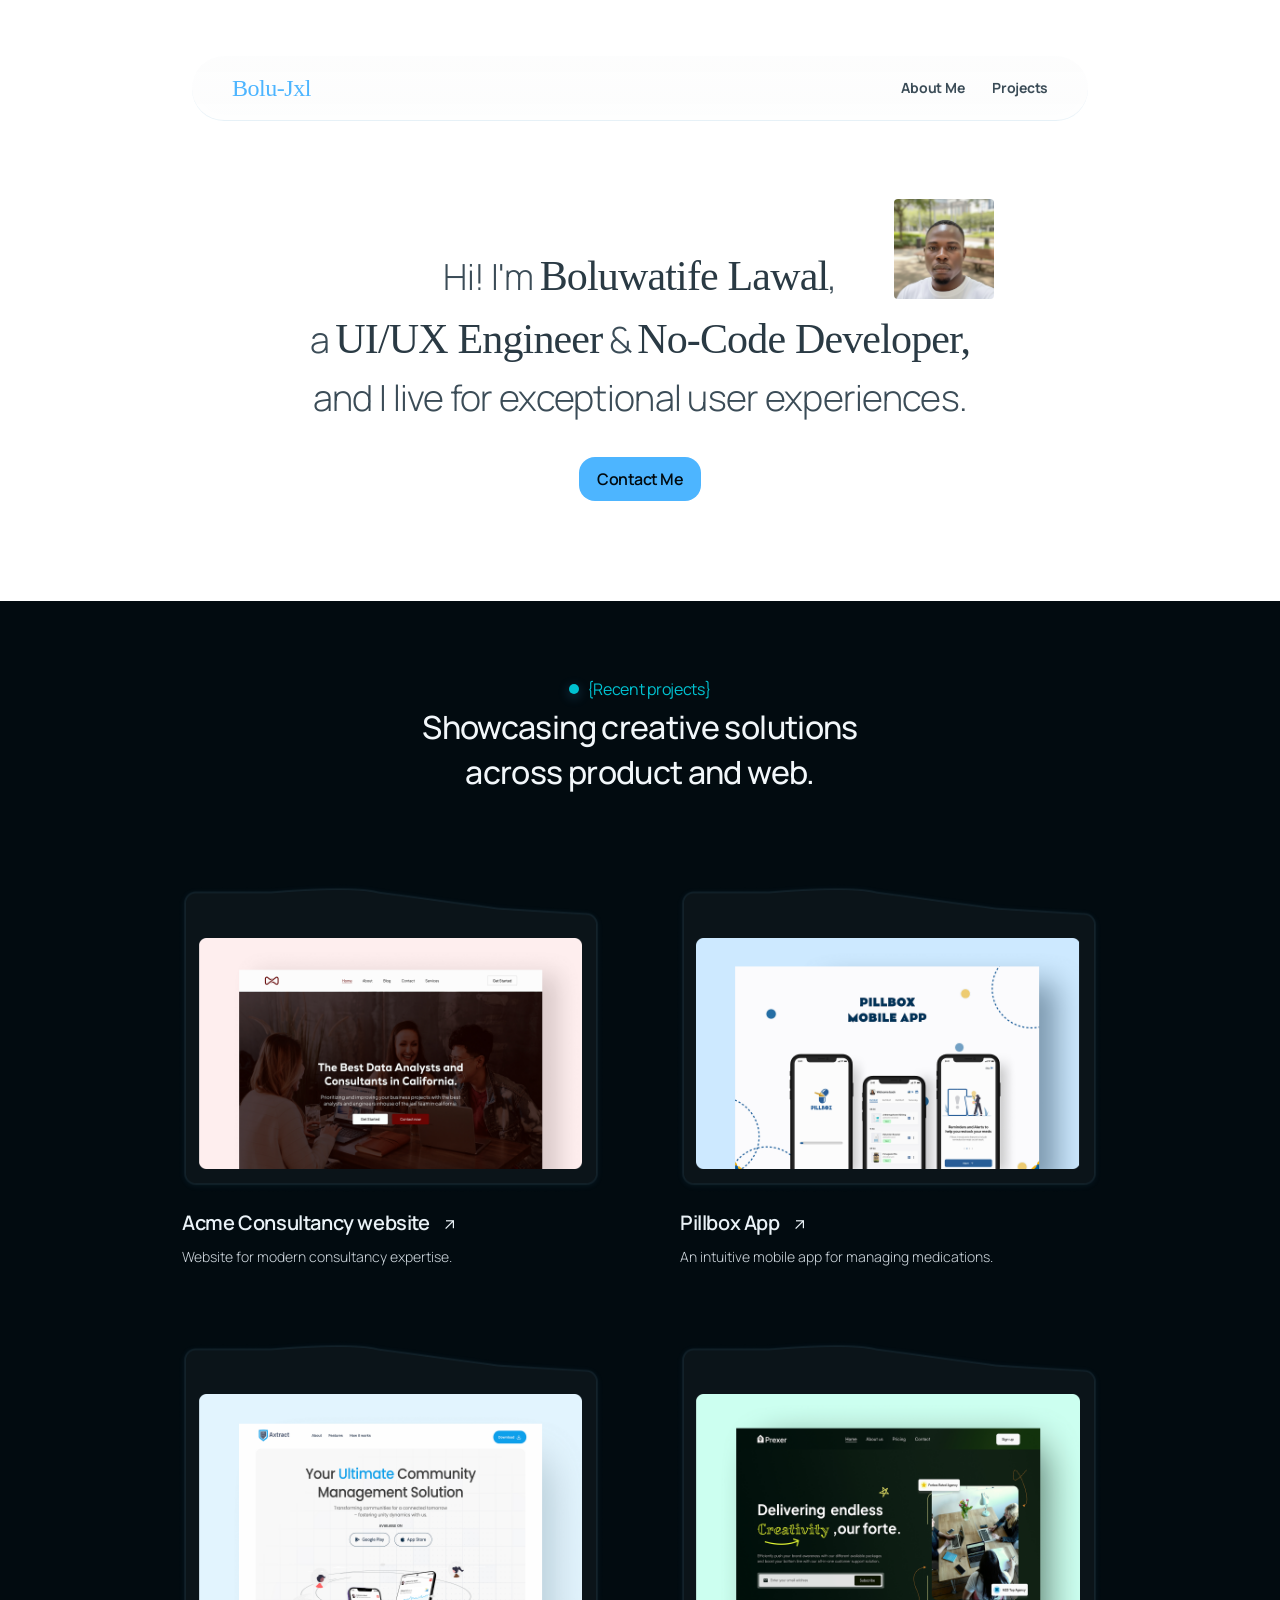
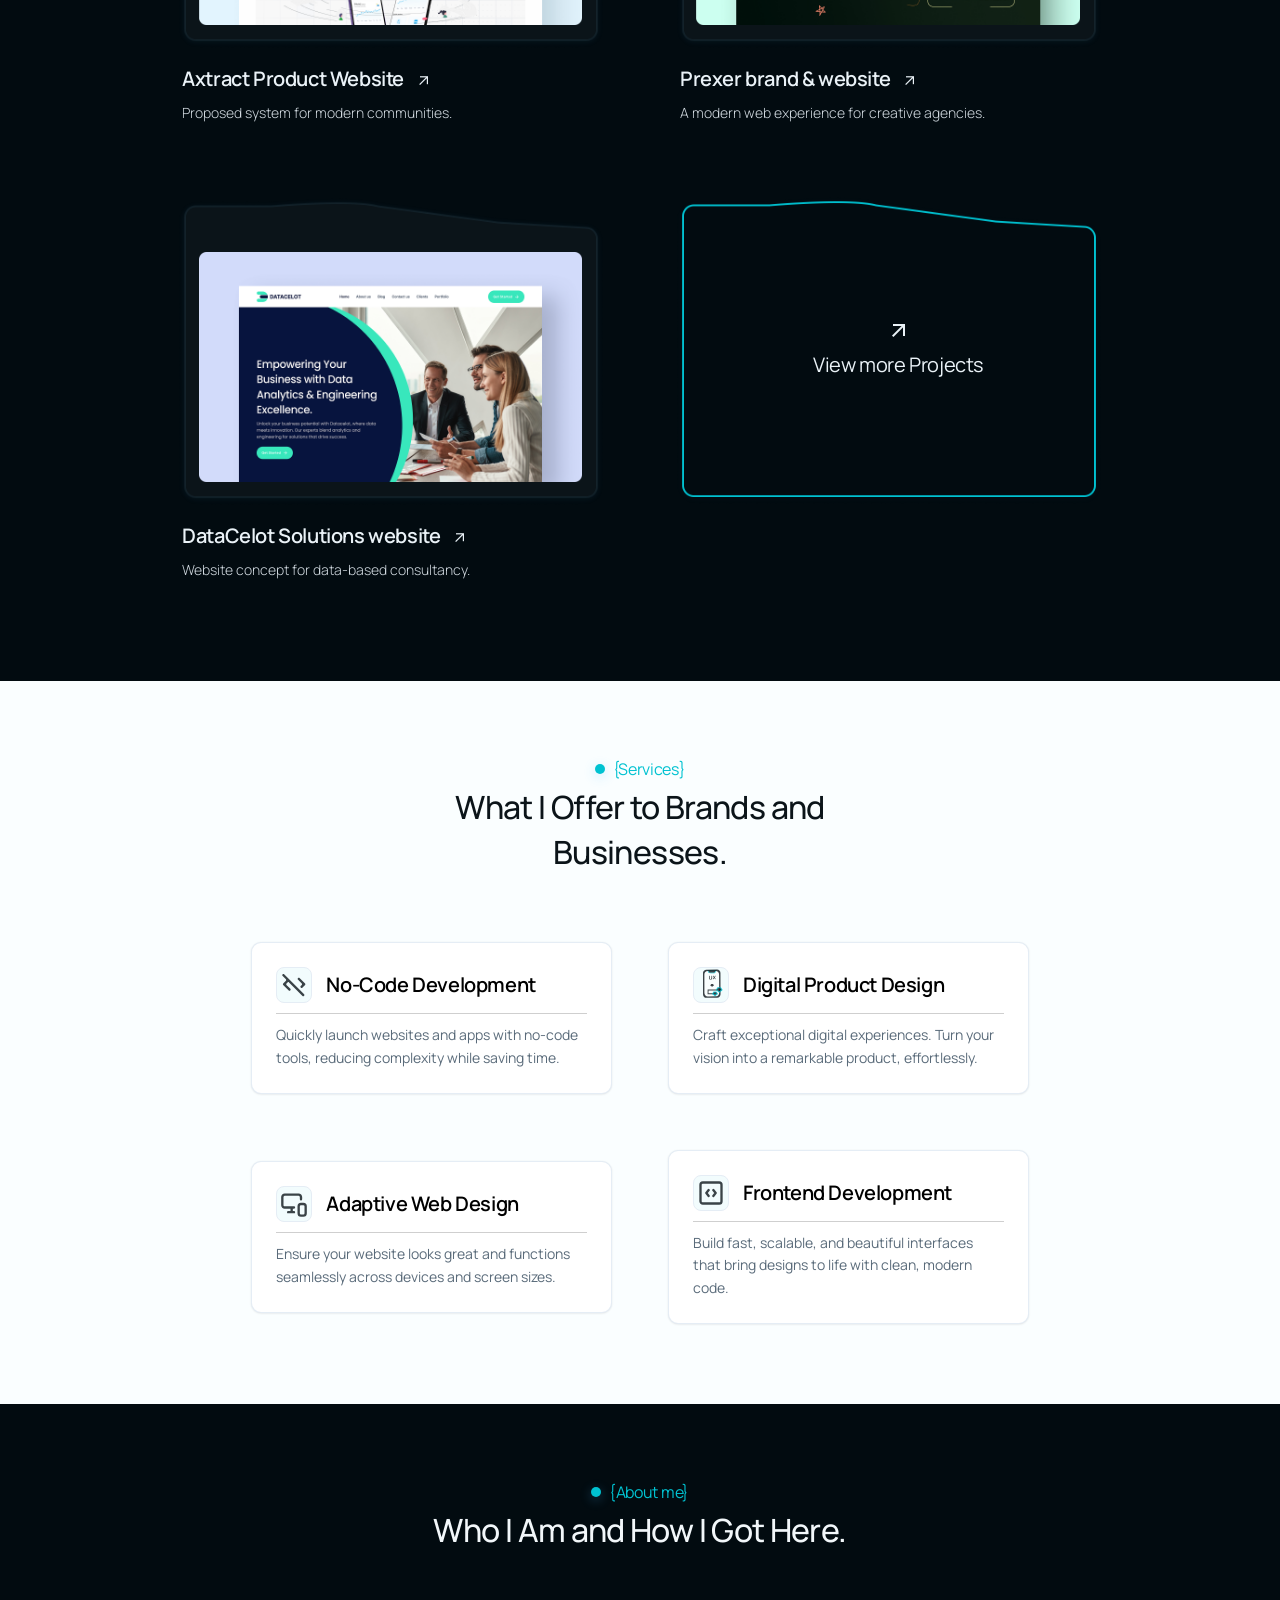
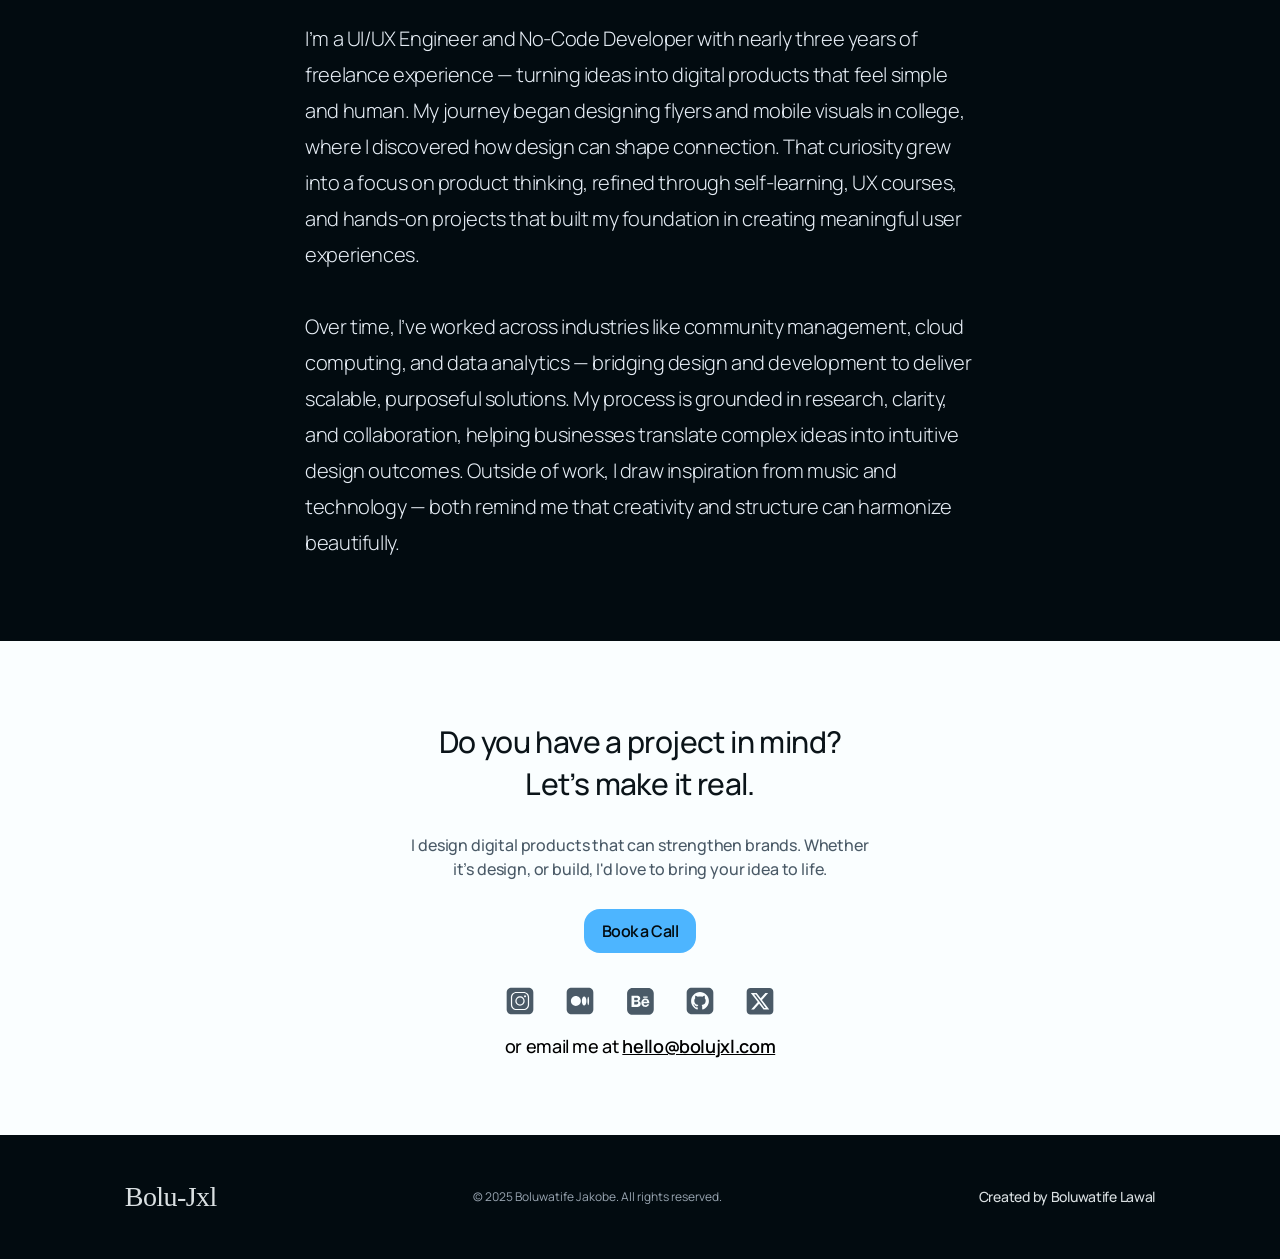
==== index.html @ 71a6fae7 "first commit" ====
<!DOCTYPE html>
<html lang="en">
<head>
    <meta charset="UTF-8">
    <meta name="viewport" content="width=device-width, initial-scale=1.0">
    <title>Portfolio capstone</title>
    <link rel="stylesheet" href="https://fonts.googleapis.com/css2?family=Material+Symbols+Outlined:opsz,wght,FILL,GRAD@20..48,100..700,0..1,-50..200&icon_names=arrow_outward" />
    <link href="https://fonts.googleapis.com/css2?family=Material+Symbols+Outlined" rel="stylesheet" />
    <link rel="icon" href="imgs/logo.ico" type="image/x-icon">
    <link rel="icon" href="imgs/logo.svg" type="image/svg+xml">
    <link rel="stylesheet" href="style.css">
</head>
<body>
    <header class="header"> 

        <nav class="nav-bar">
            <div class="logo">
                <a href="index.html">Bolu-Jxl</a>
            </div> 
            <div class="nav-links">
                 <a href="#about-me">About Me</a>
                <a href="#projects">Projects</a>
            </div>
        </nav>
        
    </header>

    <section class="hero">
        <div class="hero-text">

            <div class="hero-img"><img src="imgs/portrait.png" alt="Bolu-Jxl"></div>
            <h1>
                Hi! I'm <span class="text-display"> Boluwatife Lawal</span>,<br> 
                a <span class="text-display"> UI/UX Engineer</span> & <span class="text-display">No-Code Developer, </span> <br> and I live for exceptional user experiences.
            </h1>

            

            <button class="hero-btn" title="Contact Me">
                Contact Me
            </button>

            
        </div>

    </section>

    <section class="projects">
        <div class="projects-heading">

            <div class="sub-head">
                <div class="bullet-box">
                    <!-- <img src="imgs/bullet.svg" alt="bullet-tag"> -->
                </div>
                
                <span>{Recent projects}</span>
            </div>

            <h2 class="main-head">
                Showcasing creative solutions across product and web.
            </h2>

            
            
        </div>

        <div class="projects-grid">

            <div class="project-card">
                <div class="thumbnail">

                    <div class="thumb-frame">

                        <img src="imgs/thumbnail frame.png" alt="thumbnail-frame">

                    </div>
                    

                    <div class="mockup-fr">

                        <img src="imgs/acme mockup.png" alt="website-mockup">

                    </div>
                    
                </div>

                <div class="project-title">
                    <h2>
                        Acme Consultancy website

                        <span class="material-symbols-outlined">arrow_outward</span>

                    </h2>

                    <p class="desc">Website for modern consultancy expertise.</p>
                </div>



            </div>

            <div class="project-card">
                <div class="thumbnail">

                    <div class="thumb-frame">

                        <img src="imgs/thumbnail frame.png" alt="thumbnail-frame">

                    </div>
                    

                    <div class="mockup-fr">

                        <img src="imgs/pillbox mockup.png" alt="website-mockup">

                    </div>
                    
                </div>

                <div class="project-title">
                    <h2>
                        Pillbox App 

                        <span class="material-symbols-outlined">arrow_outward</span>

                    </h2>

                    <p class="desc">An intuitive mobile app for managing medications.</p>
                </div>



            </div>

            <div class="project-card">
                <div class="thumbnail">

                    <div class="thumb-frame">

                        <img src="imgs/thumbnail frame.png" alt="thumbnail-frame">

                    </div>
                    

                    <div class="mockup-fr">

                        <img src="imgs/axtract mockup.png" alt="website-mockup">

                    </div>
                    
                </div>

                <div class="project-title">
                    <h2>
                        Axtract Product Website

                        <span class="material-symbols-outlined">arrow_outward</span>

                    </h2>

                    <p class="desc">Proposed system for modern communities.</p>
                </div>



            </div>

            <div class="project-card">
                <div class="thumbnail">

                    <div class="thumb-frame">

                        <img src="imgs/thumbnail frame.png" alt="thumbnail-frame">

                    </div>
                    

                    <div class="mockup-fr">

                        <img src="imgs/prexer mockup.png" alt="website-mockup">

                    </div>
                    
                </div>

                <div class="project-title">
                    <h2>
                        Prexer brand & website 

                        <span class="material-symbols-outlined">arrow_outward</span>

                    </h2>

                    <p class="desc">A modern web experience for creative agencies.</p>
                </div>



            </div>

            <div class="project-card">
                <div class="thumbnail">

                    <div class="thumb-frame">

                        <img src="imgs/thumbnail frame.png" alt="thumbnail-frame">

                    </div>
                    

                    <div class="mockup-fr">

                        <img src="imgs/datatcelot mockup.png" alt="website-mockup">

                    </div>
                    
                </div>

                <div class="project-title">
                    <h2>
                        DataCelot Solutions website 

                        <span class="material-symbols-outlined">arrow_outward</span>

                    </h2>

                    <p class="desc">Website concept for data-based consultancy.</p>
                </div>



            </div>

            <div class="project-card-vm">
                <div class="thumbnail">

                    <div class="thumb-vm">

                        <img src="imgs/thumbnail view more.png" alt="thumbnail-frame">

                    </div>
                    

                    <div class="vm-fr">

                        <span class="material-symbols-outlined">arrow_outward</span>
                        View more Projects

                    </div>
                    
                </div>

                <div class="project-title">
                    <h2>
                        null

                        <span class="material-symbols-outlined">arrow_outward</span>

                    </h2>

                    <p class="desc">null.</p>
                </div> 



            </div>

           
        </div>

    </section>

    <section class="services">

         <div class="services-heading">

            <div class="sub-head">
                <div class="bullet-box">
                    <!-- <img src="imgs/bullet.svg" alt="bullet-tag"> -->
                </div>
                
                <span>{Services}</span>
            </div>

            <h2 class="main-head-light">
               What I Offer to Brands and Businesses.
            </h2>

            
            
        </div>

        <div class="services-grid">
            <div class="service-fr">
                <div class="head-text-icon">
                    <div class="icon-box">
                        <img src="imgs/Code off.svg" alt="">

                    </div>

                    <p>No-Code Development</p>

                </div>

                <div class="text-desc">
                    Quickly launch websites and apps with no-code tools, reducing complexity while saving time.
                </div>

            </div>

            <div class="service-fr">
                <div class="head-text-icon">
                    <div class="icon-box">
                        <img class="ux-icon" src="imgs/UX ICON.svg" alt="">

                    </div>

                    <p>Digital Product Design</p>

                </div>

                <div class="text-desc">
                    Craft exceptional digital experiences. Turn your vision into a remarkable product, effortlessly.
                </div>

            </div>

            <div class="service-fr">
                <div class="head-text-icon">
                    <div class="icon-box">
                        <img src="imgs/adaptive.svg" alt="">

                    </div>

                    <p>Adaptive Web Design</p>

                </div>

                <div class="text-desc">
                    Ensure your website looks great and functions seamlessly across devices and screen sizes.
                </div>

            </div>

            <div class="service-fr">
                <div class="head-text-icon">
                    <div class="icon-box">
                        <img src="imgs/square code.svg" alt="">

                    </div>

                    <p>Frontend Development</p>

                </div>

                <div class="text-desc">
                   Build fast, scalable, and beautiful interfaces that bring designs to life with clean, modern code.
                </div>

            </div>

        </div>

    </section>

    <section class="aboutme">

        <div class="aboutme-heading">

            <div class="sub-head">
                <div class="bullet-box">
                    
                </div>
                
                <span>{About me}</span>
            </div>

            <h2 class="main-head">
                Who I Am and How I Got Here.
            </h2>

            
            
        </div>

        <div class="about-blocks">
            <p>I’m a UI/UX Engineer and No-Code Developer with nearly three years of freelance experience — turning ideas into digital products that feel simple and human. My journey began designing flyers and mobile visuals in college, where I discovered how design can shape connection. That curiosity grew into a focus on product thinking, refined through self-learning, UX courses, and hands-on projects that built my foundation in creating meaningful user experiences.

                <br><br>

            Over time, I’ve worked across industries like community management, cloud computing, and data analytics — bridging design and development to deliver scalable, purposeful solutions. My process is grounded in research, clarity, and collaboration, helping businesses translate complex ideas into intuitive design outcomes. Outside of work, I draw inspiration from music and technology — both remind me that creativity and structure can harmonize beautifully.</p>
        </div>

    </section>

    <section class="collab">
        <div class="collab-heading">
            <!-- <div class="sub-head">
                <div class="bullet-box">
                    
                </div>
                
                <span>{Collaboration}</span>
            </div> -->

            <h2 class="main-head-light">
                Do you have a project in mind? Let’s make it real.
            </h2>
            
        </div>

        <div class="collab-socials">

            <div class="collabtext-btn">
                <p>I design digital products that can strengthen brands. Whether it’s design, or build, I'd love to bring your idea to life.</p>

                 <button class="collab-btn" title="Contact Me">
                Book a Call
                </button>
                    
            </div>

            <div class="socials">
                <div class="sm-icons">
                    <a class="sm-icon" href="#">
                        <img src="imgs/ig.svg" alt="instagram">
                    </a>

                    <a class="sm-icon" href="#">
                        <img src="imgs/medium.svg" alt="medium">
                    </a>

                    <a class="sm-icon" href="#">
                        <img src="imgs/collaborate/mage_behance.svg" alt="behance">
                    </a>

                    <a class="sm-icon" href="#">
                        <img src="imgs/collaborate/github.svg" alt="github">
                    </a>

                    <a class="sm-icon" href="#">
                        <img src="imgs/collaborate/xcom.svg" alt="xcom">
                    </a>
                </div>

               
                <p>or email me at <a href="mailto:hello@bolujxl.com" class="email-link">hello@bolujxl.com</a></p>

            </div>

        </div>
    </section>

    <footer class="footer">
        <p class="footer-logo">Bolu-Jxl</p>
        <p class="footer-copy">© 2025 Boluwatife Jakobe. All rights reserved.</p>
        <p class="footer-create">Created  by Boluwatife Lawal</p>
    </footer>
    
</body>
</html>
---- style.css ----
@import url('https://fonts.googleapis.com/css2?family=Irish+Grover&family=Manrope:wght@200..800&display=swap');


*{
    margin: 0;
    padding: 0;
    box-sizing: border-box;
    font-family: 'Manrope', sans-serif;
    letter-spacing: -.02em;
    line-height: 100%;
    scroll-behavior: smooth;
}


:root{
    --primary-color: #4db5ff;
    --secondary-color: #020B10;
    --whiteText-color: #EAF2F7;
    --whiteText90-color: hsla(203, 45%, 94%, 0.9);
    --heroText1-color: #2A3A44;
    --heroText2-color: #3B4C57;
    --heroStroke-color: rgba(210, 229, 241, 0.5);
    --herobg-color: linear-gradient(to right, #ffffff 0%, #f8fcff 100%);
    --accent-color: #00C2D1;
    --lightSection-bg-color: #FAFEFF;
    --lightSection-heading-color: #0B1419;
    --lightSection-text-color: #4A5A67;
    --darkSection-heading-color: #F2F7FA;
    --serviceBody-color: #5A6B7A;
    --serviceStroke-color: rgba(230, 237, 245, 0.97);
    --aboutBody-text-color: #E6EDF5;
    --footerLogo-color: rgba(242, 247, 250, 0.9);
    --copyright-text-color: #9AA6B2;

    --space4: 0.25rem;
    --space6: 0.375rem;
    --space8: 0.5rem;
    --space10: 0.625rem;
    --space12: 0.75rem;
    --space14: 0.875rem;
    --space16: 1rem;
    --space20: 1.25rem;
    --space24: 1.5rem;
    --space28: 1.75rem;
    --space32: 2rem;
    --space36: 2.25rem;
    --space40: 2.5rem;
    --space48: 3rem;
    --space56: 3.5rem;
    --space64: 4rem;
    --space72: 4.5rem;
    --space80: 5rem;
    --sectionPadding: 4rem 5.375rem;
    --sectionGap: 3rem;
    --cardGap: 2rem;

    --roleNamefont: 'Irish Grover', cursive;
    
    --fontLight: 300;
    --fontMedium: 500;
    --fontSemiBold: 600;
    --fontBold: 700;
    --font-extraBold: 800;

    --font12:.75rem;
    --font14: 0.875rem;
    --font16: 1rem;
    --font18: 1.125rem;
    --font20: 1.25rem;
    --font22: 1.375rem;
    --font24: 1.5rem;
    --font28: 1.75rem;
    --font30: 1.875rem;
    --font32: 2rem;
    --font36: 2.25rem;
    --font40: 2.5rem;

    --baseFontSize: 1rem;
    --doubleBaseFontSize: 2rem;
    
    --borderRadius1: .5rem;
    --borderRadius2: 1rem;
    --borderRadius3: 1.5rem;
    --borderRadius4: 2rem;


    
    font-synthesis: none;
    text-rendering: optimizeLegibility;
    -webkit-font-smoothing: antialiased;
    -moz-osx-font-smoothing: grayscale;
}
 
.header{
    display: flex;
    position: absolute;
    justify-content: center;
    align-items: center;
    width: 100%;
    z-index: 1000;
    top: 0;
    left: 0;
    
}


@media only screen and (min-width: 1439px) {
     
    :root {
    --sectionPadding: 6rem 9.375rem;
    --sectionGap: 5rem;
    --cardGap: 4rem;
    --collaborateGap: 2rem;

    --linksFontSize: 1rem;
    --heroFontSize1: 3.2rem;
    --heroFontSize2: 2.7rem;
    
    --sectiontagFontSize: 1.25rem;
    --sectionheadFontSize: 2.5rem;
    --box-shadow-nav: 0 1.8px 10px 0 rgba(8, 16, 50, 0.07);
    --inner-shadow-nav: inset 0px 0px 6.55px 0px rgba(255, 255, 255, 0.08);
}
    


    .nav-bar{
        width: 70%;
        padding: var(--space24) var(--space48);
        position: fixed;
        top: var(--space64);
        display: flex;
        justify-content: space-between;
        align-items: center;
        box-sizing: border-box;
        box-shadow: var(--box-shadow-nav);
        box-shadow: var(--inner-shadow-nav);
        border-radius: var(--borderRadius4);
        border-bottom: 1px solid var(--heroStroke-color);
        -webkit-backdrop-filter: blur(1.5rem);
        backdrop-filter: blur(1.5rem);
        background-image: linear-gradient(
            to bottom,
            /* Stop 1: 1.7% opacity (0.017) */
            rgba(110, 129, 141, 0.017) 0%,

            /* Stop 2: 0.9% opacity (0.009) */
            rgba(8, 16, 50, 0.009) 100%
        );

        
    }

    .logo a{
        font-family: var(--roleNamefont);
        font-size: 2rem;
        color: var(--primary-color);
        text-decoration: none;
        font-weight: var(--fontMedium);
    }

    .nav-links{
        display: flex;
        gap: var(--space32);
    }

    .nav-links a{
        text-decoration: none;
        color: var(--heroText2-color);
        font-weight: var(--fontBold);
        font-size: var(--linksFontSize);
    }

    .hero{
        padding: 18rem 9.375rem 7.5rem ;
        width: 100%;
        display: flex;
        justify-content: center;
        align-items: center;
        
    }

    .hero-text{
        display: flex;
        flex-direction: column;
        position: relative;
        gap: var(--space32);
        align-items: center;
        width: 78%;
    }

    .hero-text h1{
        font-size: clamp(1.5rem, calc(1rem + 2.5vw), var(--heroFontSize2));
        color: var(--heroText2-color);
        font-weight: var(--fontLight);
        line-height: 150%;
        text-align: center;
        letter-spacing: -.02em;
    }

    .text-display{
        font-family: var(--roleNamefont);
        color: var(--heroText1-color);
        font-size: clamp(1.75rem, calc(1.5rem + 3vw), var(--heroFontSize1));
        line-height: 150%;
    }

    .hero-img{
        /* top: -2.4rem;
        right: 5rem; */
        top: -16%;
        right: 8%;
        width: 7.5rem;
        height: 7.5rem;
        display: flex;
        position: absolute;
    }

    .hero-img img{
        width: 100%;
        height: 100%;
        object-fit: cover;
        border-radius: 4%;
    }

    .hero-btn, .collab-btn{
        display: flex;
        width: fit-content;
        padding: var(--space16) var(--space32);
        font-size: 1.125rem;
        letter-spacing: -.5px;
        color: var(--secondary-color);
        border: none;
        border-radius: var(--borderRadius2);
        background-color: var(--primary-color);
        font-weight: var(--fontSemiBold);
    }

    .projects, .aboutme{
        padding: var(--sectionPadding);
        background-color: var(--secondary-color);
        display: flex;
        flex-direction: column;
        gap: var(--sectionGap);
        align-items: center;

    }

    .projects-heading{
        display: flex;
        flex-direction: column;
        gap: var(--space8);
        align-items: center;
    }



    .sub-head{
        display: flex;
        align-items: center;
        justify-content: center;
        gap: var(--space8);
    }

    .bullet-box{
        width: .75rem;
        height: .75rem;
        border-radius: 50%;
        background-color: var(--accent-color);
        box-shadow: 0 3px 12px 0 rgba(77, 184, 255, 30%);
    }

    .bullet-box img{
        width: 100%;
        height: 100%;
        object-fit: cover;
    }

    .sub-head span{
        font-size: var(--font20);
        color: var(--accent-color);
    }

    .main-head{
        font-size: var(--sectionheadFontSize);
        color: var(--darkSection-heading-color);
        font-weight: var(--fontMedium);
        text-align: center;
        line-height: 140%;
        width: 60%;
        letter-spacing: -.02em;
    }

    .projects-grid{
        display: flex;
        align-items: center;
        justify-content: center;
        flex-wrap: wrap;
        gap: var(--space80);
        padding: var(--space24) var(--space32);
    }

    .project-card{
        display: flex;
        flex-direction: column;
        /* width: 28.75rem; */
        width: 43.7%;
        gap: var(--space16);
        /* height: 25.75rem; */
    }

    .thumbnail{
        width: 100%;
        height: 80%;
        background-color: transparent;
        display: flex;
        position: relative;
    }

    .thumbnail .thumb-frame{
        width: 100%;
    }

    .thumb-frame img{
        width: 100%;
        height: 100%;
        object-fit: cover;

    }

    .mockup-fr{
        display: flex;
        position: absolute;
        top: 18%;
        left: 4.8%;
        width: 90%;

    }

    .mockup-fr img{
        width: 100%;

    }

    .project-title{
        display: flex;
        flex-direction: column;
        color: var(--whiteText-color);
        gap: var(--space8);
        padding: 0 0 0 var(--space4);
        cursor: pointer;
    }

    .project-title h2{
        display: flex;
        align-items: center;
        justify-content: start;
        font-weight: var(--fontSemiBold);
        line-height: 150%;
        font-size: var(--font24);
        letter-spacing: -.02em;
        /* */
    }

    .project-title h2 span{
        padding: 0 0 0 0.75rem;
        font-size: 1.25rem;
        margin: var(--space8) 0 0 0;
        cursor: pointer;
        transition: padding 0.2s ease-in, color 0.2s ease-in;
    }

    .project-title h2:hover span{
       padding:  0 0 0 1.25rem;
       color: var(--accent-color);
    }

    .desc{
        font-size: var(--font16);
        color: var(--whiteText90-color);
        font-weight: var(--fontLight);
        line-height: 150%;
        letter-spacing: 0;
    }

    .project-card-vm{
        display: flex;
        flex-direction: column;
        width: 43.7%;
        gap: var(--space16);
        /* width: 28.75rem; */
        justify-content: flex-start;
        height: auto;
        transition: color 0.1s ease-in;
    }

    .project-card-vm .project-title{
        opacity: 0;
    }

    .thumbnail{
        display: flex;
        cursor: pointer;
    }

     .thumbnail .thumb-vm{
        width: 100%;
    }

     .thumb-vm img{
        width: 100%;
        height: 100%;
        object-fit: cover;

    }

    .vm-fr{
        display: flex;
        flex-direction: column;
        align-items: center;
        position: absolute;
        top: 40%;
        left: 7.3%;
        /* left: 1.5rem; */
        gap: var(--space12);
        width: 90%;
        color: var(--whiteText-color);
        font-size: var(--font24);
        cursor: pointer;
        transition: color 0.3s ease-in;
    }

    .vm-fr span{
        font-size: var(--font32);
    }

    .project-card-vm:hover .vm-fr{
        color: var(--accent-color);
    }


    /* .thumbnail img{
        width: 100%;
        height: 100%;
        object-fit: cover;

    } */



    /* .thumbnail1{
        width: 100%;
        background-color: transparent;
        background-color: white;
        border-radius: 20px;
        overflow: hidden;
        height: 460px;
        width: 412px; */
        /* clip-path: polygon( */
          /*   0% 0,        Top-left corner (start curve) */
          /*   20px 0%,        Top-left corner (end curve) */
          /*  25% 0%,          Flat top left */
          /*   75% 24px,       The inward dip/tab */
          /*   100% 0%,         Flat top right */
          /*  calc(100% - 20px) 0%,  Top-right corner (start curve) */
          /*  100% 2px,       Top-right corner (end curve) */
          /*  100% 100%,       Bottom-right */
          /*  0% 100%         Bottom-left */
        /* );

    } */


     .services, .collab{
        padding: var(--sectionPadding);
        background-color: var(--lightSection-bg-color);
        display: flex;
        flex-direction: column;
        gap: var(--sectionGap);
        align-items: center;
        justify-content: center;

    }

    .collab{
        gap: var(--space32);
    }


    .services-heading{
        display: flex;
        flex-direction: column;
        gap: var(--space8);
        align-items: center;
        width: 60%;
    }



    .main-head-light{
        font-size: var(--sectionheadFontSize);
        color: var(--lightSection-heading-color);
        font-weight: var(--fontMedium);
        text-align: center;
        line-height: 140%;
        width: 65%;
        letter-spacing: -.02em;
    }

    .services-grid{
        display: flex;
        flex-direction: row;
        flex-wrap: wrap;
        gap: var(--cardGap);
        align-items: center;
        justify-content: center;
    }

    .service-fr{
        display: flex;
        flex-direction: column;
        /* width: 23.875rem; */
        width: 35%;
        height: auto;
        padding: 1.75rem;
        gap: var(--space12);
        border-radius: 12px;
        background-color: #ffffff;
        border: 1px solid hsla(212, 43%, 93%, 97%);
        box-shadow: 0px 1px 1px 0px hsla(204, 100%, 65%, 8%);
        box-shadow: 0px .5px 2px 0px hsla(201, 78%, 4%, 10%);
    }

    .head-text-icon{
        display: flex;
        align-items: center;
        gap: var(--space16);
        padding: 0 0 .625rem 0;
        border-bottom: .5px solid hsla(0, 0%, 26%, 25%);
    }

    .icon-box{
        width: var(--space40);
        height: var(--space40);
        display: flex;
        align-items: center;
        justify-content: center;
        background-color: hsla(184, 100%, 41%, 5%);
        border: 1px solid hsla(212, 43%, 93%, 100%);
        border-radius: var(--space8);
    }

    .head-text-icon p{
        font-size: var(--font24);
        font-weight: var(--fontSemiBold);
        letter-spacing: -.02em;
    }

    .text-desc{
        letter-spacing: 0;
        font-size: var(--font16);
        color: var(--serviceBody-color) ;
        line-height: 160%;
        
    }

    .aboutme-heading{
        display: flex;
        flex-direction: column;
        gap: var(--space8);
        align-items: center;
        width: 100%;
    }

    .about-blocks{
        color: var(--aboutBody-text-color);
        width: 65%;

    }


    .about-blocks p{
        font-size: var(--font24);
        line-height: 180%;
        font-weight: var(--fontLight);
    }

    .collab-heading{
        display: flex;
        flex-direction: column;
        gap: var(--space8);
        align-items: center;
        /* width: 60%; */
    }

    .collab-heading h2{
        font-size: var(--font36);
    }

    .collabtext-btn{
        display: flex;
        flex-direction: column;
        justify-content: center;
        align-items: center;
        gap: var(--space32);
        width: 55%;
    }

    .collab-socials{
        display: flex;
        flex-direction: column;
        justify-content: center;
        align-items: center;
        gap: var(--space32);
    }

    .collabtext-btn p{
        font-size: var(--font20);
        line-height: 150%;
        font-weight: var(--fontMedium);
        letter-spacing: -.01em;
        text-align: center;
        color: var(--lightSection-text-color);
    }

    .socials{
        display: flex;
        flex-direction: column;
        justify-content: center;
        gap: var(--space16);
        align-items: center;
    }

    .sm-icons{
        display: flex;
        gap: var(--space24);
    }

    .sm-icon{
        width: var(--space48);
        height: var(--space48);
    }

    .sm-icon img{
        width: 100%;
        height: 100%;
    }

    .socials p{
        font-size: var(--font20);
        font-weight: var(--fontMedium);
    }

    .email-link {
        text-decoration: underline;
        color: inherit;
        transition: color 0.2s ease-in;
        font-weight: var(--fontSemiBold);
    }

    .email-link:hover {
        color: #00C2D1;
    }

    .footer{
        display: flex;
        padding: 3.5rem 9.375rem;
        background-color: var(--secondary-color);
        justify-content: space-between;
        align-items: center;
    }

    .footer-logo{
        color: var(--footerLogo-color);
        font-family: var(--roleNamefont);
        font-size: var(--font32);
    }

    .footer-copy{
        color: var(--copyright-text-color);
        font-size: .875rem;
        letter-spacing: 0;
    }

    .footer-create{
        color: var(--footerLogo-color);
        font-weight: var(--fontMedium);
        font-size: var(--font16);
    }



}

@media only screen and (min-width: 1199px)  and (max-width: 1439px){
     
    :root {
    --sectionPadding: 5rem 7.8rem;
    --sectionGap: 4.25rem;
    --cardGap: 3.5rem;
    --collaborateGap: 1.75rem;

    --linksFontSize: .875rem;
    --heroFontSize1: 2.625rem;
    --heroFontSize2: 2.25rem;
    
    --sectiontagFontSize: 1rem;
    --sectionheadFontSize: 2rem;
    --box-shadow-nav: 0 1.8px 8px 0 rgba(8, 16, 50, 0.07);
    --inner-shadow-nav: inset 0px 0px 6px 0px rgba(255, 255, 255, 0.08);
}
    


    .nav-bar{
        width: 70%;
        padding: var(--space20) var(--space40);
        position: fixed;
        top: var(--space56);
        display: flex;
        justify-content: space-between;
        align-items: center;
        box-sizing: border-box;
        box-shadow: var(--box-shadow-nav);
        box-shadow: var(--inner-shadow-nav);
        border-radius: var(--borderRadius4);
        border-bottom: 1px solid var(--heroStroke-color);
        -webkit-backdrop-filter: blur(1.5rem);
        backdrop-filter: blur(1.5rem);
        background-image: linear-gradient(
            to bottom,
            /* Stop 1: 1.7% opacity (0.017) */
            rgba(110, 129, 141, 0.017) 0%,

            /* Stop 2: 0.9% opacity (0.009) */
            rgba(8, 16, 50, 0.009) 100%
        );

        
    }

    .logo a{
        font-family: var(--roleNamefont);
        font-size: 1.5rem;
        color: var(--primary-color);
        text-decoration: none;
        font-weight: var(--fontMedium);
    }

    .nav-links{
        display: flex;
        gap: var(--space28);
    }

    .nav-links a{
        text-decoration: none;
        color: var(--heroText2-color);
        font-weight: var(--fontBold);
        font-size: var(--linksFontSize);
    }

    .hero{
        padding: 15.3rem 7.8rem 6.25rem ;
        width: 100%;
        display: flex;
        justify-content: center;
        align-items: center;
        
    }

    .hero-text{
        display: flex;
        flex-direction: column;
        position: relative;
        gap: var(--space32);
        align-items: center;
        width: 80%;
    }

    .hero-text h1{
        font-size: clamp(1.5rem, calc(1rem + 2.5vw), var(--heroFontSize2));
        color: var(--heroText2-color);
        font-weight: var(--fontLight);
        line-height: 150%;
        text-align: center;
        letter-spacing: -.02em;
    }

    .text-display{
        font-family: var(--roleNamefont);
        color: var(--heroText1-color);
        font-size: clamp(1.75rem, calc(1.5rem + 3vw), var(--heroFontSize1));
        line-height: 150%;
    }

    .hero-img{
        top: -18%;
        right: 7%;
        width: 6.25rem;
        height: 6.25rem;
        order: 0;
        display: flex;
        position: absolute;
    }

    .hero-img img{
        width: 100%;
        height: 100%;
        object-fit: cover;
        border-radius: 4%;
    }

    .hero-btn, .collab-btn{
        display: flex;
        width: fit-content;
        padding: .875rem 1.125rem;
        font-size: 1rem;
        letter-spacing: -.5px;
        color: var(--secondary-color);
        border: none;
        border-radius: var(--borderRadius2);
        background-color: var(--primary-color);
        font-weight: var(--fontSemiBold);
    }

    .projects, .aboutme{
        padding: var(--sectionPadding);
        background-color: var(--secondary-color);
        display: flex;
        flex-direction: column;
        gap: var(--sectionGap);
        align-items: center;

    }

    .projects-heading{
        display: flex;
        flex-direction: column;
        gap: var(--space8);
        align-items: center;
    }



    .sub-head{
        display: flex;
        align-items: center;
        justify-content: center;
        gap: var(--space8);
    }

    .bullet-box{
        width: .625rem;
        height: .625rem;
        border-radius: 50%;
        background-color: var(--accent-color);
        box-shadow: 0 3px 12px 0 rgba(77, 184, 255, 30%);
    }

    .bullet-box img{
        width: 100%;
        height: 100%;
        object-fit: cover;
    }

    .sub-head span{
        font-size: var(--font16);
        color: var(--accent-color);
    }

    .main-head{
        font-size: var(--sectionheadFontSize);
        color: var(--darkSection-heading-color);
        font-weight: var(--fontMedium);
        text-align: center;
        line-height: 140%;
        width: 60%;
        letter-spacing: -.02em;
    }

    .projects-grid{
        display: flex;
        align-items: center;
        justify-content: center;
        width: 100%;
        flex-wrap: wrap;
        gap: var(--space72);
        padding: var(--space20) var(--space28);
    }

    .project-card{
        display: flex;
        flex-direction: column;
        /* width: 24rem; */
        width: 43.7%;
        gap: var(--space14);
        /* height: 25.75rem; */
    }

    .thumbnail{
        width: 100%;
        height: 80%;
        background-color: transparent;
        display: flex;
        position: relative;
    }

    .thumbnail .thumb-frame{
        width: 100%;
    }

    .thumb-frame img{
        width: 100%;
        height: 100%;
        object-fit: cover;

    }

    .mockup-fr{
        display: flex;
        position: absolute;
        /* top: 2.8rem;
        left: 1.25rem; */
        top: 18%;
        left: 4.8%;
        width: 90%;

    }

    .mockup-fr img{
        width: 100%;

    }

    .project-title{
        display: flex;
        flex-direction: column;
        color: var(--whiteText-color);
        gap: var(--space8);
        padding: 0 0 0 var(--space4);
        cursor: pointer;
    }

    .project-title h2{
        display: flex;
        align-items: center;
        justify-content: start;
        font-weight: var(--fontSemiBold);
        line-height: 150%;
        font-size: var(--font20);
        letter-spacing: -.02em;
        /* */
    }

    .project-title h2 span{
        padding: 0 0 0 0.75rem;
        font-size: 1rem;
        margin: var(--space4) 0 0 0;
        cursor: pointer;
        transition: padding 0.2s ease-in, color 0.2s ease-in;
    }

    .project-title h2:hover span{
       padding:  0 0 0 1.15rem;
       color: var(--accent-color);
    }

    .desc{
        font-size: var(--font14);
        color: var(--whiteText90-color);
        font-weight: var(--fontLight);
        line-height: 150%;
        letter-spacing: 0;
    }

    /* .project-card-vm{
        display: flex;
        flex-direction: column;
         width: 43.7%;
        justify-content: flex-start;
        height: 22.144rem;
        transition: color 0.1s ease-in;
    } */

    .project-card-vm{
        display: flex;
        flex-direction: column;
        width: 43.7%;
        gap: var(--space16);
        justify-content: flex-start;
        height: auto;
        transition: color 0.1s ease-in;
    }

    .project-card-vm .project-title{
        opacity: 0;
    }

    .thumbnail{
        display: flex;
        cursor: pointer;
    }

     .thumbnail .thumb-vm{
        width: 100%;
    }

     .thumb-vm img{
        width: 100%;
        height: 100%;
        object-fit: cover;

    }

    .vm-fr{
        display: flex;
        flex-direction: column;
        align-items: center;
        position: absolute;
        top: 40%;
        left: 7.3%;
        /* left: 1.5rem; */
        gap: var(--space12);
        width: 90%;
        color: var(--whiteText-color);
        font-size: var(--font20);
        cursor: pointer;
        transition: color 0.3s ease-in;
    }

    .vm-fr span{
        font-size: var(--font24);
    }

    .project-card-vm:hover .vm-fr{
        color: var(--accent-color);
    }


    /* .thumbnail img{
        width: 100%;
        height: 100%;
        object-fit: cover;

    } */



    /* .thumbnail1{
        width: 100%;
        background-color: transparent;
        background-color: white;
        border-radius: 20px;
        overflow: hidden;
        height: 460px;
        width: 412px; */
        /* clip-path: polygon( */
          /*   0% 0,        Top-left corner (start curve) */
          /*   20px 0%,        Top-left corner (end curve) */
          /*  25% 0%,          Flat top left */
          /*   75% 24px,       The inward dip/tab */
          /*   100% 0%,         Flat top right */
          /*  calc(100% - 20px) 0%,  Top-right corner (start curve) */
          /*  100% 2px,       Top-right corner (end curve) */
          /*  100% 100%,       Bottom-right */
          /*  0% 100%         Bottom-left */
        /* );

    } */


     .services, .collab{
        padding: var(--sectionPadding);
        background-color: var(--lightSection-bg-color);
        display: flex;
        flex-direction: column;
        gap: var(--sectionGap);
        align-items: center;
        justify-content: center;

    }

   

    .services-heading{
        display: flex;
        flex-direction: column;
        gap: var(--space8);
        align-items: center;
        width: 60%;
    }



    .main-head-light{
        font-size: var(--sectionheadFontSize);
        color: var(--lightSection-heading-color);
        font-weight: var(--fontMedium);
        text-align: center;
        line-height: 140%;
        width: 65%;
        letter-spacing: -.02em;
    }

    .services-grid{
        display: flex;
        flex-direction: row;
        flex-wrap: wrap;
        gap: var(--cardGap);
        align-items: center;
        justify-content: center;
    }

    .service-fr{
        display: flex;
        flex-direction: column;
        width: 35%;
        height: auto;
        padding: 1.5rem;
        gap: var(--space10);
        border-radius: 10px;
        background-color: #ffffff;
        border: 1px solid hsla(212, 43%, 93%, 97%);
        box-shadow: 0px 1px 1px 0px hsla(204, 100%, 65%, 8%);
        box-shadow: 0px .5px 2px 0px hsla(201, 78%, 4%, 10%);
    }

    .head-text-icon{
        display: flex;
        align-items: center;
        gap: var(--space14);
        padding: 0 0 .625rem 0;
        border-bottom: .5px solid hsla(0, 0%, 26%, 25%);
    }

    .icon-box{
        width: var(--space36);
        height: var(--space36);
        display: flex;
        align-items: center;
        justify-content: center;
        background-color: hsla(184, 100%, 41%, 5%);
        border: 1px solid hsla(212, 43%, 93%, 100%);
        border-radius: var(--space8);
    }

    .head-text-icon p{
        font-size: var(--font20);
        font-weight: var(--fontSemiBold);
        letter-spacing: -.02em;
    }

    .text-desc{
        letter-spacing: 0;
        font-size: var(--font14);
        color: var(--serviceBody-color) ;
        line-height: 160%;
        
    }

    .aboutme-heading{
        display: flex;
        flex-direction: column;
        gap: var(--space8);
        align-items: center;
        width: 100%;
    }

    .about-blocks{
        color: var(--aboutBody-text-color);
        width: 65%;

    }


    .about-blocks p{
        font-size: var(--font20);
        line-height: 180%;
        font-weight: var(--fontLight);
    }

     .collab{
        gap: var(--space28);
    }

    .collab-heading{
        display: flex;
        flex-direction: column;
        gap: var(--space8);
        align-items: center;
        /* width: 60%; */
    }

    .collab-heading h2{
        font-size: var(--font30);
    }

    .collabtext-btn{
        display: flex;
        flex-direction: column;
        justify-content: center;
        align-items: center;
        gap: var(--space28);
        width: 55%;
    }

    .collab-socials{
        display: flex;
        flex-direction: column;
        justify-content: center;
        align-items: center;
        gap: var(--space28);
    }

    .collabtext-btn p{
        font-size: var(--font16);
        line-height: 150%;
        font-weight: var(--fontMedium);
        letter-spacing: -.01em;
        text-align: center;
        color: var(--lightSection-text-color);
    }

    .socials{
        display: flex;
        flex-direction: column;
        justify-content: center;
        gap: var(--space16);
        align-items: center;
    }

    .sm-icons{
        display: flex;
        gap: var(--space20);
    }

    .sm-icon{
        width: var(--space40);
        height: var(--space40);
    }

    .sm-icon img{
        width: 100%;
        height: 100%;
    }

    .socials p{
        font-size: var(--font18);
        font-weight: var(--fontMedium);
    }

    .email-link {
        text-decoration: underline;
        color: inherit;
        transition: color 0.2s ease-in;
        font-weight: var(--fontSemiBold);
    }

    .email-link:hover {
        color: #00C2D1;
    }

    .footer{
        display: flex;
        padding: 3rem 7.8rem;
        background-color: var(--secondary-color);
        justify-content: space-between;
        align-items: center;
    }

    .footer-logo{
        color: var(--footerLogo-color);
        font-family: var(--roleNamefont);
        font-size: var(--font28);
    }

    .footer-copy{
        color: var(--copyright-text-color);
        font-size: .75rem;
        letter-spacing: 0;
    }

    .footer-create{
        color: var(--footerLogo-color);
        font-weight: var(--fontMedium);
        font-size: var(--font14);
    }



}

@media only screen and (min-width: 1023px)  and (max-width: 1199px){
     
    :root {
    --sectionPadding: 4.5rem 7rem;
    --sectionGap: 4rem;
    --cardGap: 3rem;
    --collaborateGap: 1.5rem;

    --linksFontSize: .75rem;
    --heroFontSize1: 2.25rem;
    --heroFontSize2: 2rem;
    
    --sectiontagFontSize: .875rem;
    --sectionheadFontSize: var(--font28);
    --box-shadow-nav: 0 1.8px 8px 0 rgba(8, 16, 50, 0.07);
    --inner-shadow-nav: inset 0px 0px 6px 0px rgba(255, 255, 255, 0.08);
}
    


    .nav-bar{
        width: 70%;
        padding: var(--space16) var(--space32);
        position: fixed;
        top: var(--space48);
        display: flex;
        justify-content: space-between;
        align-items: center;
        box-sizing: border-box;
        box-shadow: var(--box-shadow-nav);
        box-shadow: var(--inner-shadow-nav);
        border-radius: var(--borderRadius4);
        border-bottom: 1px solid var(--heroStroke-color);
        -webkit-backdrop-filter: blur(1.5rem);
        backdrop-filter: blur(1.5rem);
        background-image: linear-gradient(
            to bottom,
            /* Stop 1: 1.7% opacity (0.017) */
            rgba(110, 129, 141, 0.017) 0%,

            /* Stop 2: 0.9% opacity (0.009) */
            rgba(8, 16, 50, 0.009) 100%
        );

        
    }

    .logo a{
        font-family: var(--roleNamefont);
        font-size: 1.375rem;
        color: var(--primary-color);
        text-decoration: none;
        font-weight: var(--fontMedium);
    }

    .nav-links{
        display: flex;
        gap: var(--space24);
    }

    .nav-links a{
        text-decoration: none;
        color: var(--heroText2-color);
        font-weight: var(--fontBold);
        font-size: var(--linksFontSize);
    }

    .hero{
        padding: 15.3rem 7.8rem 6.25rem ;
        width: 100%;
        display: flex;
        justify-content: center;
        align-items: center;
        
    }

    .hero-text{
        display: flex;
        flex-direction: column;
        position: relative;
        gap: var(--space24);
        align-items: center;
        width: 80%;
    }

    .hero-text h1{
        font-size: clamp(1.5rem, calc(1.1rem + 1vw), var(--heroFontSize2));
        color: var(--heroText2-color);
        font-weight: var(--fontLight);
        line-height: 150%;
        text-align: center;
        letter-spacing: -.02em;
    }

    .text-display{
        font-family: var(--roleNamefont);
        color: var(--heroText1-color);
        font-size: clamp(1.75rem, calc(1.35rem + 1vw), var(--heroFontSize1));
        line-height: 150%;
    }

    .hero-img{
        top: -18%;
        right: 9%;
        width: 5.375rem;
        height: 5.375rem;
        order: 0;
        display: flex;
        position: absolute;
    }

    .hero-img img{
        width: 100%;
        height: 100%;
        object-fit: cover;
        border-radius: 4%;
    }

    .hero-btn, .collab-btn{
        display: flex;
        width: fit-content;
        padding: .875rem 1.125rem;
        font-size: 1rem;
        letter-spacing: -.5px;
        color: var(--secondary-color);
        border: none;
        border-radius: var(--borderRadius2);
        background-color: var(--primary-color);
        font-weight: var(--fontSemiBold);
    }

    .projects, .aboutme{
        padding: var(--sectionPadding);
        background-color: var(--secondary-color);
        display: flex;
        flex-direction: column;
        gap: var(--sectionGap);
        align-items: center;

    }

    .projects-heading{
        display: flex;
        flex-direction: column;
        gap: var(--space8);
        align-items: center;
    }



    .sub-head{
        display: flex;
        align-items: center;
        justify-content: center;
        gap: var(--space8);
    }

    .bullet-box{
        width: .6rem;
        height: .6rem;
        border-radius: 50%;
        background-color: var(--accent-color);
        box-shadow: 0 3px 12px 0 rgba(77, 184, 255, 30%);
    }

    .bullet-box img{
        width: 100%;
        height: 100%;
        object-fit: cover;
    }

    .sub-head span{
        font-size: var(--font14);
        color: var(--accent-color);
    }

    .main-head{
        font-size: var(--sectionheadFontSize);
        color: var(--darkSection-heading-color);
        font-weight: var(--fontMedium);
        text-align: center;
        line-height: 140%;
        width: 60%;
        letter-spacing: -.02em;
    }

    .projects-grid{
        display: flex;
        align-items: center;
        justify-content: center;
        width: 100%;
        flex-wrap: wrap;
        gap: var(--space72);
        padding: var(--space20) var(--space24);
    }

    .project-card{
        display: flex;
        flex-direction: column;
        /* width: 24rem; */
        width: 43.7%;
        gap: var(--space12);
    }

    .thumbnail{
        width: 100%;
        height: 80%;
        background-color: transparent;
        display: flex;
        position: relative;
    }

    .thumbnail .thumb-frame{
        width: 100%;
    }

    .thumb-frame img{
        width: 100%;
        height: 100%;
        object-fit: cover;

    }

    .mockup-fr{
        display: flex;
        position: absolute;
        top: 18%;
        left: 4.8%;
        width: 90%;

    }

    .mockup-fr img{
        width: 100%;

    }

    .project-title{
        display: flex;
        flex-direction: column;
        color: var(--whiteText-color);
        gap: .375rem;
        padding: 0 0 0 var(--space4);
        cursor: pointer;
    }

    .project-title h2{
        display: flex;
        align-items: center;
        justify-content: start;
        font-weight: var(--fontSemiBold);
        line-height: 150%;
        font-size: var(--font18);
        letter-spacing: -.02em;
        /* */
    }

    .project-title h2 span{
        padding: 0 0 0 0.75rem;
        font-size: .875rem;
        margin: var(--space4) 0 0 0;
        cursor: pointer;
        transition: padding 0.2s ease-in, color 0.2s ease-in;
    }

    .project-title h2:hover span{
       padding:  0 0 0 1rem;
       color: var(--accent-color);
    }

    .desc{
        font-size: .8rem;
        color: var(--whiteText90-color);
        font-weight: var(--fontLight);
        line-height: 150%;
        letter-spacing: 0.01rem;
    }

    .project-card-vm{
        display: flex;
        flex-direction: column;
        width: 43.7%;
        gap: var(--space16);
        justify-content: flex-start;
        height: auto;
        transition: color 0.1s ease-in;
    }

    .project-card-vm .project-title{
        opacity: 0;
    }

    .thumbnail{
        display: flex;
        cursor: pointer;
    }

     .thumbnail .thumb-vm{
        width: 100%;
    }

     .thumb-vm img{
        width: 100%;
        height: 100%;
        object-fit: cover;

    }

    .vm-fr{
        display: flex;
        flex-direction: column;
        align-items: center;
        position: absolute;
        top: 40%;
        /* left: 1.5rem; */
        left: 7.3%;
        gap: var(--space12);
        width: 90%;
        color: var(--whiteText-color);
        font-size: var(--font20);
        cursor: pointer;
        transition: color 0.3s ease-in;
    }

    .vm-fr span{
        font-size: var(--font24);
    }

    .project-card-vm:hover .vm-fr{
        color: var(--accent-color);
    }


    /* .thumbnail img{
        width: 100%;
        height: 100%;
        object-fit: cover;

    } */



    /* .thumbnail1{
        width: 100%;
        background-color: transparent;
        background-color: white;
        border-radius: 20px;
        overflow: hidden;
        height: 460px;
        width: 412px; */
        /* clip-path: polygon( */
          /*   0% 0,        Top-left corner (start curve) */
          /*   20px 0%,        Top-left corner (end curve) */
          /*  25% 0%,          Flat top left */
          /*   75% 24px,       The inward dip/tab */
          /*   100% 0%,         Flat top right */
          /*  calc(100% - 20px) 0%,  Top-right corner (start curve) */
          /*  100% 2px,       Top-right corner (end curve) */
          /*  100% 100%,       Bottom-right */
          /*  0% 100%         Bottom-left */
        /* );

    } */


     .services, .collab{
        padding: var(--sectionPadding);
        background-color: var(--lightSection-bg-color);
        display: flex;
        flex-direction: column;
        gap: var(--sectionGap);
        align-items: center;
        justify-content: center;

    }

   

    .services-heading{
        display: flex;
        flex-direction: column;
        gap: var(--space8);
        align-items: center;
        width: 60%;
    }



    .main-head-light{
        font-size: var(--sectionheadFontSize);
        color: var(--lightSection-heading-color);
        font-weight: var(--fontMedium);
        text-align: center;
        line-height: 140%;
        width: 65%;
        letter-spacing: -.02em;
    }

    .services-grid{
        display: flex;
        flex-direction: row;
        flex-wrap: wrap;
        gap: var(--cardGap);
        align-items: center;
        justify-content: center;
    }

    .service-fr{
        display: flex;
        flex-direction: column;
        width: 35%;
        height: auto;
        padding: 1.25rem;
        gap: var(--space8);
        border-radius: 10px;
        background-color: #ffffff;
        border: 1px solid hsla(212, 43%, 93%, 97%);
        box-shadow: 0px 1px 1px 0px hsla(204, 100%, 65%, 6%);
        box-shadow: 0px .5px 2px 0px hsla(201, 78%, 4%, 8%);
    }

    .head-text-icon{
        display: flex;
        align-items: center;
        gap: var(--space14);
        padding: 0 0 .6rem 0;
        border-bottom: .5px solid hsla(0, 0%, 26%, 25%);
    }

    .icon-box{
        width: var(--space28);
        height: var(--space28);
        display: flex;
        align-items: center;
        justify-content: center;
        background-color: hsla(184, 100%, 41%, 5%);
        border: 1px solid hsla(212, 43%, 93%, 100%);
        border-radius: var(--space6);
    }

    .icon-box img{
        width: 72%;
        height: 72%;
    }

    .icon-box .ux-icon{
        width: 100%;
        height: 95%;
    }

    .head-text-icon p{
        font-size: 1.2rem;
        font-weight: var(--fontSemiBold);
        letter-spacing: -.02em;
    }

    .text-desc{
        letter-spacing: 0;
        font-size: var(--font14);
        color: var(--serviceBody-color) ;
        line-height: 160%;
        
    }

    .aboutme-heading{
        display: flex;
        flex-direction: column;
        gap: var(--space8);
        align-items: center;
        width: 100%;
    }

    .about-blocks{
        color: var(--aboutBody-text-color);
        width: 65%;

    }


    .about-blocks p{
        font-size: var(--font20);
        line-height: 180%;
        font-weight: var(--fontLight);
    }

     .collab{
        gap: var(--space24);
    }

    .collab-heading{
        display: flex;
        flex-direction: column;
        gap: var(--space8);
        align-items: center;
        /* width: 60%; */
    }

    .collab-heading h2{
        font-size: var(--font30);
    }

    .collabtext-btn{
        display: flex;
        flex-direction: column;
        justify-content: center;
        align-items: center;
        gap: var(--space24);
        width: 55%;
    }

    .collab-socials{
        display: flex;
        flex-direction: column;
        justify-content: center;
        align-items: center;
        gap: var(--space24);
    }

    .collabtext-btn p{
        font-size: var(--font16);
        line-height: 150%;
        font-weight: var(--fontMedium);
        letter-spacing: -.01em;
        text-align: center;
        color: var(--lightSection-text-color);
    }

    .socials{
        display: flex;
        flex-direction: column;
        justify-content: center;
        gap: var(--space16);
        align-items: center;
    }

    .sm-icons{
        display: flex;
        gap: var(--space20);
    }

    .sm-icon{
        width: var(--space36);
        height: var(--space36);
    }

    .sm-icon img{
        width: 100%;
        height: 100%;
    }

    .socials p{
        font-size: var(--font16);
        font-weight: var(--fontMedium);
    }

    .email-link {
        text-decoration: underline;
        color: inherit;
        transition: color 0.2s ease-in;
        font-weight: var(--fontSemiBold);
    }

    .email-link:hover {
        color: #00C2D1;
    }

    .footer{
        display: flex;
        padding: 2.5rem 7rem;
        background-color: var(--secondary-color);
        justify-content: space-between;
        align-items: center;
    }

    .footer-logo{
        color: var(--footerLogo-color);
        font-family: var(--roleNamefont);
        font-size: 1.375rem;
    }

    .footer-copy{
        color: var(--copyright-text-color);
        font-size: .7rem;
        letter-spacing: 0;
    }

    .footer-create{
        color: var(--footerLogo-color);
        font-weight: var(--fontMedium);
        font-size: var(--font12);
    }



}

@media only screen and (min-width: 767px)  and (max-width: 1023px){
     
    :root {
    --sectionPadding: 4rem 1.5rem;
    --sectionGap: 3rem;
    --cardGap: 2.5rem;
    --collaborateGap: 2rem;

    --linksFontSize: .75rem;
    --heroFontSize1: 2.5rem;
    --heroFontSize2: 2.25rem;
    
    --sectiontagFontSize: 1rem;
    --sectionheadFontSize: var(--font24);
    --box-shadow-nav: 0 1.8px 8px 0 rgba(8, 16, 50, 0.07);
    --inner-shadow-nav: inset 0px 0px 6px 0px rgba(255, 255, 255, 0.08);
}
    


    .nav-bar{
        width: 80%;
        padding: var(--space16) var(--space32);
        position: fixed;
        top: var(--space40);
        display: flex;
        justify-content: space-between;
        align-items: center;
        box-sizing: border-box;
        box-shadow: var(--box-shadow-nav);
        box-shadow: var(--inner-shadow-nav);
        border-radius: var(--borderRadius4);
        border-bottom: 1px solid var(--heroStroke-color);
        -webkit-backdrop-filter: blur(1.5rem);
        backdrop-filter: blur(1.5rem);
        background-image: linear-gradient(
            to bottom,
            /* Stop 1: 1.7% opacity (0.017) */
            rgba(110, 129, 141, 0.017) 0%,

            /* Stop 2: 0.9% opacity (0.009) */
            rgba(8, 16, 50, 0.009) 100%
        );

        
    }

    .logo a{
        font-family: var(--roleNamefont);
        font-size: 1.375rem;
        color: var(--primary-color);
        text-decoration: none;
        font-weight: var(--fontMedium);
    }

    .nav-links{
        display: flex;
        gap: var(--space24);
    }

    .nav-links a{
        text-decoration: none;
        color: var(--heroText2-color);
        font-weight: var(--fontBold);
        font-size: var(--linksFontSize);
    }

    .hero{
        padding: 14rem 3.5rem 5rem ;
        width: 100%;
        display: flex;
        justify-content: center;
        align-items: center;
        
    }

    .hero-text{
        display: flex;
        flex-direction: column;
        position: relative;
        gap: var(--space24);
        align-items: center;
        width: 85%;
    }

    .hero-text h1{
        font-size: clamp(1.5rem, calc(1.1rem + 1vw), var(--heroFontSize2));
        color: var(--heroText2-color);
        font-weight: var(--fontLight);
        line-height: 150%;
        text-align: center;
        letter-spacing: -.02em;
    }

    .text-display{
        font-family: var(--roleNamefont);
        color: var(--heroText1-color);
        font-size: clamp(1.75rem, calc(1.4rem + 1vw), var(--heroFontSize1));
        line-height: 150%;
    }

    .hero-img{
        top: -16%;
        right: 9%;
        width: 4.5rem;
        height: 4.5rem;
        order: 0;
        display: flex;
        position: absolute;
    }

    .hero-img img{
        width: 100%;
        height: 100%;
        object-fit: cover;
        border-radius: 4%;
    }

    .hero-btn, .collab-btn{
        display: flex;
        width: fit-content;
        padding: .875rem 1.25rem;
        font-size: 1rem;
        letter-spacing: -.5px;
        color: var(--secondary-color);
        border: none;
        border-radius: var(--borderRadius2);
        background-color: var(--primary-color);
        font-weight: var(--fontSemiBold);
    }

    .projects, .aboutme{
        padding: var(--sectionPadding);
        background-color: var(--secondary-color);
        display: flex;
        flex-direction: column;
        gap: var(--sectionGap);
        align-items: center;

    }

    .projects-heading{
        display: flex;
        flex-direction: column;
        gap: var(--space8);
        align-items: center;
    }



    .sub-head{
        display: flex;
        align-items: center;
        justify-content: center;
        gap: var(--space8);
    }

    .bullet-box{
        width: .6rem;
        height: .6rem;
        border-radius: 50%;
        background-color: var(--accent-color);
        box-shadow: 0 3px 12px 0 rgba(77, 184, 255, 30%);
    }

    .bullet-box img{
        width: 100%;
        height: 100%;
        object-fit: cover;
    }

    .sub-head span{
        font-size: var(--font14);
        color: var(--accent-color);
    }

    .main-head{
        font-size: var(--sectionheadFontSize);
        color: var(--darkSection-heading-color);
        font-weight: var(--fontMedium);
        text-align: center;
        line-height: 140%;
        width: 60%;
        letter-spacing: -.02em;
    }

    .projects-grid{
        display: flex;
        align-items: center;
        justify-content: center;
        width: 100%;
        flex-wrap: wrap;
        gap: var(--space64);
        padding: var(--space24) var(--space24);
    }

    .project-card{
        display: flex;
        flex-direction: column;
        /* width: 24rem; */
        width: 43.7%;
        gap: var(--space10);
    }

    .thumbnail{
        width: 100%;
        height: 80%;
        background-color: transparent;
        display: flex;
        position: relative;
    }

    .thumbnail .thumb-frame{
        width: 100%;
    }

    .thumb-frame img{
        width: 100%;
        height: 100%;
        object-fit: cover;

    }

    .mockup-fr{
        display: flex;
        position: absolute;
        top: 18%;
        left: 4.8%;
        width: 90%;

    }

    .mockup-fr img{
        width: 100%;

    }

    .project-title{
        display: flex;
        flex-direction: column;
        color: var(--whiteText-color);
        gap: .3em;
        padding: 0 0 0 var(--space4);
        cursor: pointer;
    }

    .project-title h2{
        display: flex;
        align-items: center;
        justify-content: start;
        font-weight: var(--fontSemiBold);
        line-height: 150%;
        font-size: var(--font16);
        letter-spacing: -.02em;
        /* */
    }

    .project-title h2 span{
        padding: 0 0 0 0.5rem;
        font-size: .625rem;
        margin: var(--space4) 0 0 0;
        cursor: pointer;
        transition: padding 0.2s ease-in, color 0.2s ease-in;
    }

    .project-title h2:hover span{
       padding:  0 0 0 .875rem;
       color: var(--accent-color);
    }

    .desc{
        font-size: .8rem;
        color: var(--whiteText90-color);
        font-weight: var(--fontLight);
        line-height: 150%;
        letter-spacing: 0.01rem;
    }

    .project-card-vm{
        display: flex;
        flex-direction: column;
        width: 43.7%;
        gap: var(--space16);
        justify-content: flex-start;
        height: auto;
        transition: color 0.1s ease-in;
    }

    .project-card-vm .project-title{
        opacity: 0;
    }

    .thumbnail{
        display: flex;
        cursor: pointer;
    }

     .thumbnail .thumb-vm{
        width: 100%;
    }

     .thumb-vm img{
        width: 100%;
        height: 100%;
        object-fit: cover;

    }

    .vm-fr{
        display: flex;
        flex-direction: column;
        align-items: center;
        position: absolute;
        top: 40%;
        /* left: 1.5rem; */
        left: 7.3%;
        gap: var(--space10);
        width: 90%;
        color: var(--whiteText-color);
        font-size: var(--font16);
        cursor: pointer;
        transition: color 0.3s ease-in;
    }

    .vm-fr span{
        font-size: var(--font20);
    }

    .project-card-vm:hover .vm-fr{
        color: var(--accent-color);
    }


    /* .thumbnail img{
        width: 100%;
        height: 100%;
        object-fit: cover;

    } */



    /* .thumbnail1{
        width: 100%;
        background-color: transparent;
        background-color: white;
        border-radius: 20px;
        overflow: hidden;
        height: 460px;
        width: 412px; */
        /* clip-path: polygon( */
          /*   0% 0,        Top-left corner (start curve) */
          /*   20px 0%,        Top-left corner (end curve) */
          /*  25% 0%,          Flat top left */
          /*   75% 24px,       The inward dip/tab */
          /*   100% 0%,         Flat top right */
          /*  calc(100% - 20px) 0%,  Top-right corner (start curve) */
          /*  100% 2px,       Top-right corner (end curve) */
          /*  100% 100%,       Bottom-right */
          /*  0% 100%         Bottom-left */
        /* );

    } */


     .services, .collab{
        padding: var(--sectionPadding);
        background-color: var(--lightSection-bg-color);
        display: flex;
        flex-direction: column;
        gap: var(--sectionGap);
        align-items: center;
        justify-content: center;

    }

   

    .services-heading{
        display: flex;
        flex-direction: column;
        gap: var(--space8);
        align-items: center;
        width: 60%;
    }



    .main-head-light{
        font-size: var(--sectionheadFontSize);
        color: var(--lightSection-heading-color);
        font-weight: var(--fontMedium);
        text-align: center;
        line-height: 140%;
        width: 65%;
        letter-spacing: -.02em;
    }

    .services-grid{
        display: flex;
        flex-direction: row;
        flex-wrap: wrap;
        gap: var(--cardGap);
        align-items: center;
        width: 100%;
        justify-content: center;
    }

    .service-fr{
        display: flex;
        flex-direction: column;
        width: 42%;
        height: auto;
        padding: 1rem;
        gap: var(--space8);
        border-radius: 10px;
        background-color: #ffffff;
        border: 1px solid hsla(212, 43%, 93%, 97%);
        box-shadow: 0px 1px 1px 0px hsla(204, 100%, 65%, 6%);
        box-shadow: 0px .5px 2px 0px hsla(201, 78%, 4%, 8%);
    }

    .head-text-icon{
        display: flex;
        align-items: center;
        gap: var(--space12);
        padding: 0 0 .6rem 0;
        border-bottom: .5px solid hsla(0, 0%, 26%, 25%);
    }

    .icon-box{
        width: var(--space24);
        height: var(--space24);
        display: flex;
        align-items: center;
        justify-content: center;
        background-color: hsla(184, 100%, 41%, 5%);
        border: 1px solid hsla(212, 43%, 93%, 100%);
        border-radius: var(--space6);
    }

    .icon-box img{
        width: 72%;
        height: 72%;
    }

    .icon-box .ux-icon{
        width: 100%;
        height: 95%;
    }

    .head-text-icon p{
        font-size: 1rem;
        font-weight: var(--fontSemiBold);
        letter-spacing: -.02em;
    }

    .text-desc{
        letter-spacing: 0;
        font-size: var(--font12);
        color: var(--serviceBody-color) ;
        line-height: 160%;
        
    }

    .aboutme-heading{
        display: flex;
        flex-direction: column;
        gap: var(--space8);
        align-items: center;
        width: 100%;
    }

    .about-blocks{
        color: var(--aboutBody-text-color);
        width: 80%;

    }


    .about-blocks p{
        font-size: var(--font16);
        line-height: 180%;
        font-weight: var(--fontLight);
        letter-spacing: -.01em;
    }

     .collab{
        gap: var(--space24);
    }

    .collab-heading{
        display: flex;
        flex-direction: column;
        gap: var(--space8);
        align-items: center;
        /* width: 60%; */
    }

    .collab-heading h2{
        font-size: var(--font24);
    }

    .collabtext-btn{
        display: flex;
        flex-direction: column;
        justify-content: center;
        align-items: center;
        gap: var(--space20);
        width: 55%;
    }

    .collab-socials{
        display: flex;
        flex-direction: column;
        justify-content: center;
        align-items: center;
        gap: var(--space20);
    }

    .collabtext-btn p{
        font-size: var(--font16);
        line-height: 150%;
        font-weight: var(--fontMedium);
        letter-spacing: -.01em;
        text-align: center;
        color: var(--lightSection-text-color);
    }

    .socials{
        display: flex;
        flex-direction: column;
        justify-content: center;
        gap: var(--space16);
        align-items: center;
    }

    .sm-icons{
        display: flex;
        gap: var(--space20);
    }

    .sm-icon{
        width: var(--space32);
        height: var(--space32);
    }

    .sm-icon img{
        width: 100%;
        height: 100%;
    }

    .socials p{
        font-size: var(--font14);
        font-weight: var(--fontMedium);
    }

    .email-link {
        text-decoration: underline;
        color: inherit;
        transition: color 0.2s ease-in;
        font-weight: var(--fontSemiBold);
    }

    .email-link:hover {
        color: #00C2D1;
    }

    .footer{
        display: flex;
        padding: 2rem 2rem;
        background-color: var(--secondary-color);
        justify-content: space-between;
        align-items: center;
    }

    .footer-logo{
        color: var(--footerLogo-color);
        font-family: var(--roleNamefont);
        font-size: 1.2rem;
    }

    .footer-copy{
        color: var(--copyright-text-color);
        font-size: .6rem;
        letter-spacing: 0;
    }

    .footer-create{
        color: var(--footerLogo-color);
        font-weight: var(--fontMedium);
        font-size: .625rem;
    }



}

@media only screen and (min-width: 479px)  and (max-width: 767px){
     
    :root {
    --sectionPadding: 5.5rem 1.5rem;
    --sectionGap: 2.5rem;
    --cardGap: 3rem;
    --collaborateGap: 2rem;

    --linksFontSize: .75rem;
    --heroFontSize1: 2.5rem;
    --heroFontSize2: 2.25rem;
    
    --sectiontagFontSize: 1rem;
    --sectionheadFontSize: var(--font28);
    --box-shadow-nav: 0 1.8px 8px 0 rgba(8, 16, 50, 0.07);
    --inner-shadow-nav: inset 0px 0px 6px 0px rgba(255, 255, 255, 0.08);
}
    


    .nav-bar{
        width: 86.67%;
        padding: var(--space16) var(--space24);
        position: fixed;
        top: var(--space56);
        display: flex;
        justify-content: space-between;
        align-items: center;
        box-sizing: border-box;
        box-shadow: var(--box-shadow-nav);
        box-shadow: var(--inner-shadow-nav);
        border-radius: var(--borderRadius4);
        border-bottom: 1px solid var(--heroStroke-color);
        -webkit-backdrop-filter: blur(1.5rem);
        backdrop-filter: blur(1.5rem);
        background-image: linear-gradient(
            to bottom,
            /* Stop 1: 1.7% opacity (0.017) */
            rgba(110, 129, 141, 0.017) 0%,

            /* Stop 2: 0.9% opacity (0.009) */
            rgba(8, 16, 50, 0.009) 100%
        );

        
    }

    .logo a{
        font-family: var(--roleNamefont);
        font-size: 1.375rem;
        color: var(--primary-color);
        text-decoration: none;
        font-weight: var(--fontMedium);
    }

    .nav-links{
        display: flex;
        gap: var(--space24);
    }

    .nav-links a{
        text-decoration: none;
        color: var(--heroText2-color);
        font-weight: var(--fontBold);
        font-size: var(--linksFontSize);
    }

    .hero{
        padding: 13rem 2rem 5rem ;
        width: 100%;
        display: flex;
        justify-content: center;
        align-items: center;
        
    }

    .hero-text{
        display: flex;
        flex-direction: column;
        position: relative;
        gap: var(--space40);
        align-items: start;
        justify-content: start;
        width: 85%;
    }

    .hero-text h1{
        font-size: clamp(1.5rem, calc(1.4rem + 1vw), var(--heroFontSize2));
        color: var(--heroText2-color);
        font-weight: var(--fontLight);
        line-height: 160%;
        text-align: left;
        letter-spacing: -.02em;
    }

    .text-display{
        font-family: var(--roleNamefont);
        color: var(--heroText1-color);
        font-size: clamp(1.75rem, calc(1.7rem + 1vw), var(--heroFontSize1));
        line-height: 150%;
        word-break: keep-all;
        white-space: nowrap;
        overflow-wrap: normal;
    }

    .hero-img{
        top: -4%;
        right: 2%;
        width: 3.5rem;
        height: 3.5rem;
        order: 0;
        display: none;
        position: absolute;
    }

    .hero-img img{
        width: 100%;
        height: 100%;
        object-fit: cover;
        border-radius: 4%;
    }

    .hero-btn, .collab-btn{
        display: flex;
        width: fit-content;
        padding: 1rem 1.5rem;
        font-size: 1rem;
        letter-spacing: -.5px;
        color: var(--secondary-color);
        border: none;
        border-radius: var(--borderRadius2);
        background-color: var(--primary-color);
        font-weight: var(--fontSemiBold);
    }

    .projects, .aboutme{
        padding: var(--sectionPadding);
        background-color: var(--secondary-color);
        display: flex;
        flex-direction: column;
        gap: var(--sectionGap);
        align-items: center;

    }

    .projects-heading{
        display: flex;
        flex-direction: column;
        gap: var(--space8);
        align-items: center;
    }



    .sub-head{
        display: flex;
        align-items: center;
        justify-content: center;
        gap: var(--space8);
    }

    .bullet-box{
        width: .6rem;
        height: .6rem;
        border-radius: 50%;
        background-color: var(--accent-color);
        box-shadow: 0 3px 12px 0 rgba(77, 184, 255, 30%);
    }

    .bullet-box img{
        width: 100%;
        height: 100%;
        object-fit: cover;
    }

    .sub-head span{
        font-size: var(--font14);
        color: var(--accent-color);
    }

    .main-head{
        font-size: var(--sectionheadFontSize);
        color: var(--darkSection-heading-color);
        font-weight: var(--fontMedium);
        text-align: center;
        line-height: 140%;
        width: 90%;
        letter-spacing: -.02em;
    }

    .projects-grid{
        display: flex;
        align-items: center;
        justify-content: center;
        width: 100%;
        flex-wrap: wrap;
        gap: var(--space48);
        padding: var(--space24) var(--space24);
    }

    .project-card{
        display: flex;
        flex-direction: column;
        /* width: 24rem; */
        width: 98%;
        gap: var(--space16);
    }

    .thumbnail{
        width: 100%;
        height: 80%;
        background-color: transparent;
        display: flex;
        position: relative;
    }

    .thumbnail .thumb-frame{
        width: 100%;
    }

    .thumb-frame img{
        width: 100%;
        height: 100%;
        object-fit: cover;

    }

    .mockup-fr{
        display: flex;
        position: absolute;
        top: 18%;
        left: 4.8%;
        width: 90%;

    }

    .mockup-fr img{
        width: 100%;

    }

    .project-title{
        display: flex;
        flex-direction: column;
        color: var(--whiteText-color);
        gap: .625em;
        padding: 0 0 0 var(--space4);
        cursor: pointer;
    }

    .project-title h2{
        display: flex;
        align-items: center;
        justify-content: start;
        font-weight: var(--fontSemiBold);
        line-height: 150%;
        font-size: var(--font20);
        letter-spacing: -.02em;
        /* */
    }

    .project-title h2 span{
        padding: 0 0 0 0.5rem;
        font-size: .9rem;
        margin: var(--space4) 0 0 0;
        cursor: pointer;
        transition: padding 0.2s ease-in, color 0.2s ease-in;
    }

    .project-title h2:hover span{
       padding:  0 0 0 .875rem;
       color: var(--accent-color);
    }

    .desc{
        font-size: 1rem;
        color: var(--whiteText90-color);
        font-weight: var(--fontLight);
        line-height: 150%;
        letter-spacing: 0.01rem;
    }

    .project-card-vm{
        display: flex;
        flex-direction: column;
        width: 98%;
        gap: var(--space16);
        justify-content: flex-start;
        height: auto;
        transition: color 0.1s ease-in;
    }

    .project-card-vm .project-title{
        opacity: 0;
    }

    .thumbnail{
        display: flex;
        cursor: pointer;
    }

     .thumbnail .thumb-vm{
        width: 100%;
    }

     .thumb-vm img{
        width: 100%;
        height: 100%;
        object-fit: cover;

    }

    .vm-fr{
        display: flex;
        flex-direction: column;
        align-items: center;
        position: absolute;
        top: 40%;
        /* left: 1.5rem; */
        left: 6%;
        gap: var(--space10);
        width: 90%;
        color: var(--whiteText-color);
        font-size: var(--font20);
        cursor: pointer;
        transition: color 0.3s ease-in;
    }

    .vm-fr span{
        font-size: var(--font28);
    }

    .project-card-vm:hover .vm-fr{
        color: var(--accent-color);
    }


    /* .thumbnail img{
        width: 100%;
        height: 100%;
        object-fit: cover;

    } */



    /* .thumbnail1{
        width: 100%;
        background-color: transparent;
        background-color: white;
        border-radius: 20px;
        overflow: hidden;
        height: 460px;
        width: 412px; */
        /* clip-path: polygon( */
          /*   0% 0,        Top-left corner (start curve) */
          /*   20px 0%,        Top-left corner (end curve) */
          /*  25% 0%,          Flat top left */
          /*   75% 24px,       The inward dip/tab */
          /*   100% 0%,         Flat top right */
          /*  calc(100% - 20px) 0%,  Top-right corner (start curve) */
          /*  100% 2px,       Top-right corner (end curve) */
          /*  100% 100%,       Bottom-right */
          /*  0% 100%         Bottom-left */
        /* );

    } */


     .services, .collab{
        padding: var(--sectionPadding);
        background-color: var(--lightSection-bg-color);
        display: flex;
        flex-direction: column;
        gap: var(--sectionGap);
        align-items: center;
        justify-content: center;

    }

   

    .services-heading{
        display: flex;
        flex-direction: column;
        gap: var(--space8);
        align-items: center;
        width: 75%;
    }



    .main-head-light{
        font-size: var(--sectionheadFontSize);
        color: var(--lightSection-heading-color);
        font-weight: var(--fontMedium);
        text-align: center;
        line-height: 140%;
        width: 95%;
        letter-spacing: -.02em;
    }

    .services-grid{
        display: flex;
        flex-direction: row;
        flex-wrap: wrap;
        gap: var(--cardGap);
        align-items: center;
        width: 100%;
        justify-content: center;
    }

    .service-fr{
        display: flex;
        flex-direction: column;
        width: 90%;
        height: auto;
        padding: var(--space24);
        gap: var(--space10);
        border-radius: 10px;
        background-color: #ffffff;
        border: 1px solid hsla(212, 43%, 93%, 97%);
        box-shadow: 0px 1px 1px 0px hsla(204, 100%, 65%, 6%);
        box-shadow: 0px .5px 2px 0px hsla(201, 78%, 4%, 8%);
    }

    .head-text-icon{
        display: flex;
        align-items: center;
        gap: var(--space12);
        padding: 0 0 .625rem 0;
        border-bottom: .5px solid hsla(0, 0%, 26%, 25%);
    }

    .icon-box{
        width: var(--space36);
        height: var(--space36);
        display: flex;
        align-items: center;
        justify-content: center;
        background-color: hsla(184, 100%, 41%, 5%);
        border: 1px solid hsla(212, 43%, 93%, 100%);
        border-radius: var(--space6);
    }

    .icon-box img{
        width: 72%;
        height: 72%;
    }

    .icon-box .ux-icon{
        width: 100%;
        height: 95%;
    }

    .head-text-icon p{
        font-size: 1.25rem;
        font-weight: var(--fontSemiBold);
        letter-spacing: -.02em;
    }

    .text-desc{
        letter-spacing: 0;
        font-size: var(--font16);
        color: var(--serviceBody-color) ;
        line-height: 160%;
        
    }

    .aboutme-heading{
        display: flex;
        flex-direction: column;
        gap: var(--space8);
        align-items: center;
        width: 100%;
    }

    .about-blocks{
        color: var(--aboutBody-text-color);
        width: 85%;

    }


    .about-blocks p{
        font-size: var(--font16);
        line-height: 180%;
        font-weight: var(--fontLight);
        letter-spacing: -.01em;
    }

     .collab{
        gap: var(--space24);
    }

    .collab-heading{
        display: flex;
        flex-direction: column;
        gap: var(--space8);
        align-items: center;
        width: 80%;
    }

    .collab-heading h2{
        font-size: var(--font24);
    }

    .collabtext-btn{
        display: flex;
        flex-direction: column;
        justify-content: center;
        align-items: center;
        gap: var(--space24);
        width: 88%;
    }

    .collab-socials{
        display: flex;
        flex-direction: column;
        justify-content: center;
        align-items: center;
        gap: var(--space24);
    }

    .collabtext-btn p{
        font-size: var(--font16);
        line-height: 150%;
        font-weight: var(--fontMedium);
        letter-spacing: -.01em;
        text-align: center;
        color: var(--lightSection-text-color);
    }

    .socials{
        display: flex;
        flex-direction: column;
        justify-content: center;
        gap: var(--space20);
        align-items: center;
    }

    .sm-icons{
        display: flex;
        gap: var(--space20);
    }

    .sm-icon{
        width: var(--space36);
        height: var(--space36);
    }

    .sm-icon img{
        width: 100%;
        height: 100%;
    }

    .socials p{
        font-size: var(--font16);
        font-weight: var(--fontMedium);
    }

    .email-link {
        text-decoration: underline;
        color: inherit;
        transition: color 0.2s ease-in;
        font-weight: var(--fontSemiBold);
    }

    .email-link:hover {
        color: #00C2D1;
    }

    .footer{
        display: flex;
        flex-direction: column;
        flex-wrap: wrap;
        padding: 3rem 1.5rem;
        background-color: var(--secondary-color);
        justify-content: space-between;
        align-items: center;
        gap: var(--space24);
    }

    .footer-logo{
        color: var(--footerLogo-color);
        font-family: var(--roleNamefont);
        font-size: var(--font24);
    }

    .footer-copy{
        color: var(--copyright-text-color);
        font-size: .6rem;
        letter-spacing: 0;
    }

    .footer-create{
        color: var(--footerLogo-color);
        font-weight: var(--fontMedium);
        font-size: .625rem;
        display: none;
    }



}

@media only screen and (min-width: 413px)  and (max-width: 479px){
     
    :root {
    --sectionPadding: 5rem 1.5rem;
    --sectionGap: 2.5rem;
    --cardGap: 2.75rem;
    --collaborateGap: var(--space28);

    --linksFontSize: .7rem;
    --heroFontSize1: 2.5rem;
    --heroFontSize2: 2.25rem;
    
    --sectiontagFontSize: .875rem;
    --sectionheadFontSize: var(--font24);
    --box-shadow-nav: 0 1.8px 8px 0 rgba(8, 16, 50, 0.07);
    --inner-shadow-nav: inset 0px 0px 6px 0px rgba(255, 255, 255, 0.08);
}
    


    .nav-bar{
        width: 86.67%;
        padding: var(--space16) var(--space24);
        position: fixed;
        top: var(--space48);
        display: flex;
        justify-content: space-between;
        align-items: center;
        box-sizing: border-box;
        box-shadow: var(--box-shadow-nav);
        box-shadow: var(--inner-shadow-nav);
        border-radius: var(--borderRadius4);
        border-bottom: 1px solid var(--heroStroke-color);
        -webkit-backdrop-filter: blur(1.5rem);
        backdrop-filter: blur(1.5rem);
        background-image: linear-gradient(
            to bottom,
            /* Stop 1: 1.7% opacity (0.017) */
            rgba(110, 129, 141, 0.017) 0%,

            /* Stop 2: 0.9% opacity (0.009) */
            rgba(8, 16, 50, 0.009) 100%
        );

        
    }

    .logo a{
        font-family: var(--roleNamefont);
        font-size: 1.375rem;
        color: var(--primary-color);
        text-decoration: none;
        font-weight: var(--fontMedium);
    }

    .nav-links{
        display: flex;
        gap: var(--space24);
    }

    .nav-links a{
        text-decoration: none;
        color: var(--heroText2-color);
        font-weight: var(--fontBold);
        font-size: var(--linksFontSize);
    }

    .hero{
        padding: 11.5rem 2rem 5rem ;
        width: 100%;
        display: flex;
        justify-content: center;
        align-items: center;
        
    }

    .hero-text{
        display: flex;
        flex-direction: column;
        position: relative;
        gap: var(--space36);
        align-items: start;
        justify-content: start;
        width: 85%;
    }

    .hero-text h1{
        font-size: clamp(1.5rem, calc(1.4rem + 1vw), var(--heroFontSize2));
        color: var(--heroText2-color);
        font-weight: var(--fontLight);
        line-height: 160%;
        text-align: left;
        letter-spacing: -.02em;
        /* max-width: 0;
        animation: typing 2.5s steps(24, end) forwards, blink-cursor 0.7s steps(1) infinite;}; */
    } 

    /* @keyframes typing {
        from { max-width: 0; }
        to { max-width: 40ch; }
    } */

    .text-display{
        font-family: var(--roleNamefont);
        color: var(--heroText1-color);
        font-size: clamp(1.75rem, calc(1.7rem + 1vw), var(--heroFontSize1));
        line-height: 150%;
        word-break: keep-all;
        white-space: nowrap;
        overflow-wrap: normal;
    }

    .hero-img{
        top: -4%;
        right: 2%;
        width: 3.5rem;
        height: 3.5rem;
        order: 0;
        display: none;
        position: absolute;
    }

    .hero-img img{
        width: 100%;
        height: 100%;
        object-fit: cover;
        border-radius: 4%;
    }

    .hero-btn, .collab-btn{
        display: flex;
        width: fit-content;
        padding: .875rem 1.5rem;
        font-size: 1rem;
        letter-spacing: -.5px;
        color: var(--secondary-color);
        border: none;
        border-radius: var(--borderRadius2);
        background-color: var(--primary-color);
        font-weight: var(--fontSemiBold);
    }

    .projects, .aboutme{
        padding: var(--sectionPadding);
        background-color: var(--secondary-color);
        display: flex;
        flex-direction: column;
        gap: var(--sectionGap);
        align-items: center;

    }

    .projects-heading{
        display: flex;
        flex-direction: column;
        gap: var(--space8);
        align-items: center;
    }



    .sub-head{
        display: flex;
        align-items: center;
        justify-content: center;
        gap: var(--space8);
    }

    .bullet-box{
        width: .6rem;
        height: .6rem;
        border-radius: 50%;
        background-color: var(--accent-color);
        box-shadow: 0 3px 12px 0 rgba(77, 184, 255, 30%);
    }

    .bullet-box img{
        width: 100%;
        height: 100%;
        object-fit: cover;
    }

    .sub-head span{
        font-size: var(--font14);
        color: var(--accent-color);
    }

    .main-head{
        font-size: var(--sectionheadFontSize);
        color: var(--darkSection-heading-color);
        font-weight: var(--fontMedium);
        text-align: center;
        line-height: 140%;
        width: 90%;
        letter-spacing: -.02em;
    }

    .projects-grid{
        display: flex;
        align-items: center;
        justify-content: center;
        width: 100%;
        flex-wrap: wrap;
        gap: var(--space48);
        padding: var(--space20) var(--space20);
    }

    .project-card{
        display: flex;
        flex-direction: column;
        /* width: 24rem; */
        width: 98%;
        gap: var(--space12);
    }

    .thumbnail{
        width: 100%;
        height: 80%;
        background-color: transparent;
        display: flex;
        position: relative;
    }

    .thumbnail .thumb-frame{
        width: 100%;
    }

    .thumb-frame img{
        width: 100%;
        height: 100%;
        object-fit: cover;

    }

    .mockup-fr{
        display: flex;
        position: absolute;
        top: 18%;
        left: 4.8%;
        width: 90%;

    }

    .mockup-fr img{
        width: 100%;

    }

    .project-title{
        display: flex;
        flex-direction: column;
        color: var(--whiteText-color);
        gap: .5em;
        padding: 0 0 0 var(--space4);
        cursor: pointer;
    }

    .project-title h2{
        display: flex;
        align-items: center;
        justify-content: start;
        font-weight: var(--fontSemiBold);
        line-height: 150%;
        font-size: var(--font18);
        letter-spacing: -.02em;
        /* */
    }

    .project-title h2 span{
        padding: 0 0 0 0.5rem;
        font-size: .9rem;
        margin: var(--space4) 0 0 0;
        cursor: pointer;
        transition: padding 0.2s ease-in, color 0.2s ease-in;
    }

    .project-title h2:hover span{
       padding:  0 0 0 .875rem;
       color: var(--accent-color);
    }

    .desc{
        font-size: .875rem;
        color: var(--whiteText90-color);
        font-weight: var(--fontLight);
        line-height: 150%;
        letter-spacing: 0.01rem;
    }

    .project-card-vm{
        display: flex;
        flex-direction: column;
        width: 98%;
        gap: var(--space14);
        justify-content: flex-start;
        height: auto;
        transition: color 0.1s ease-in;
    }

    .project-card-vm .project-title{
        opacity: 0;
    }

    .thumbnail{
        display: flex;
        cursor: pointer;
    }

     .thumbnail .thumb-vm{
        width: 100%;
    }

     .thumb-vm img{
        width: 100%;
        height: 100%;
        object-fit: cover;

    }

    .vm-fr{
        display: flex;
        flex-direction: column;
        align-items: center;
        position: absolute;
        top: 35%;
        /* left: 1.5rem; */
        left: 6%;
        gap: var(--space10);
        width: 90%;
        color: var(--whiteText-color);
        font-size: var(--font18);
        cursor: pointer;
        transition: color 0.3s ease-in;
    }

    .vm-fr span{
        font-size: var(--font24);
    }

    .project-card-vm:hover .vm-fr{
        color: var(--accent-color);
    }


    /* .thumbnail img{
        width: 100%;
        height: 100%;
        object-fit: cover;

    } */



    /* .thumbnail1{
        width: 100%;
        background-color: transparent;
        background-color: white;
        border-radius: 20px;
        overflow: hidden;
        height: 460px;
        width: 412px; */
        /* clip-path: polygon( */
          /*   0% 0,        Top-left corner (start curve) */
          /*   20px 0%,        Top-left corner (end curve) */
          /*  25% 0%,          Flat top left */
          /*   75% 24px,       The inward dip/tab */
          /*   100% 0%,         Flat top right */
          /*  calc(100% - 20px) 0%,  Top-right corner (start curve) */
          /*  100% 2px,       Top-right corner (end curve) */
          /*  100% 100%,       Bottom-right */
          /*  0% 100%         Bottom-left */
        /* );

    } */


     .services, .collab{
        padding: var(--sectionPadding);
        background-color: var(--lightSection-bg-color);
        display: flex;
        flex-direction: column;
        gap: var(--sectionGap);
        align-items: center;
        justify-content: center;

    }

   

    .services-heading{
        display: flex;
        flex-direction: column;
        gap: var(--space8);
        align-items: center;
        width: 75%;
    }



    .main-head-light{
        font-size: var(--sectionheadFontSize);
        color: var(--lightSection-heading-color);
        font-weight: var(--fontMedium);
        text-align: center;
        line-height: 140%;
        width: 95%;
        letter-spacing: -.02em;
    }

    .services-grid{
        display: flex;
        flex-direction: row;
        flex-wrap: wrap;
        gap: var(--cardGap);
        align-items: center;
        width: 100%;
        justify-content: center;
    }

    .service-fr{
        display: flex;
        flex-direction: column;
        width: 90%;
        height: auto;
        padding: var(--space20);
        gap: var(--space8);
        border-radius: 10px;
        background-color: #ffffff;
        border: 1px solid hsla(212, 43%, 93%, 97%);
        box-shadow: 0px 1px 1px 0px hsla(204, 100%, 65%, 6%);
        box-shadow: 0px .5px 2px 0px hsla(201, 78%, 4%, 8%);
    }

    .head-text-icon{
        display: flex;
        align-items: center;
        gap: var(--space12);
        padding: 0 0 .625rem 0;
        border-bottom: .5px solid hsla(0, 0%, 26%, 25%);
    }

    .icon-box{
        width: var(--space36);
        height: var(--space36);
        display: flex;
        align-items: center;
        justify-content: center;
        background-color: hsla(184, 100%, 41%, 5%);
        border: 1px solid hsla(212, 43%, 93%, 100%);
        border-radius: var(--space6);
    }

    .icon-box img{
        width: 72%;
        height: 72%;
    }

    .icon-box .ux-icon{
        width: 100%;
        height: 95%;
    }

    .head-text-icon p{
        font-size: 1.15rem;
        font-weight: var(--fontSemiBold);
        letter-spacing: -.02em;
    }

    .text-desc{
        letter-spacing: 0;
        font-size: var(--font14);
        color: var(--serviceBody-color) ;
        line-height: 160%;
        
    }

    .aboutme-heading{
        display: flex;
        flex-direction: column;
        gap: var(--space8);
        align-items: center;
        width: 100%;
    }

    .about-blocks{
        color: var(--aboutBody-text-color);
        width: 85%;

    }


    .about-blocks p{
        font-size: var(--font16);
        line-height: 180%;
        font-weight: var(--fontLight);
        letter-spacing: -.01em;
    }

     .collab{
        gap: var(--space24);
    }

    .collab-heading{
        display: flex;
        flex-direction: column;
        gap: var(--space8);
        align-items: center;
        width: 80%;
    }

    .collab-heading h2{
        font-size: var(--font24);
    }

    .collabtext-btn{
        display: flex;
        flex-direction: column;
        justify-content: center;
        align-items: center;
        gap: var(--space24);
        width: 92%;
    }

    .collab-socials{
        display: flex;
        flex-direction: column;
        justify-content: center;
        align-items: center;
        gap: var(--space24);
    }

    .collabtext-btn p{
        font-size: var(--font14);
        line-height: 150%;
        font-weight: var(--fontMedium);
        letter-spacing: -.01em;
        text-align: center;
        color: var(--lightSection-text-color);
    }

    .socials{
        display: flex;
        flex-direction: column;
        justify-content: center;
        gap: var(--space20);
        align-items: center;
    }

    .sm-icons{
        display: flex;
        gap: var(--space16);
    }

    .sm-icon{
        width: var(--space36);
        height: var(--space36);
    }

    .sm-icon img{
        width: 100%;
        height: 100%;
    }

    .socials p{
        font-size: var(--font16);
        font-weight: var(--fontMedium);
    }

    .email-link {
        text-decoration: underline;
        color: inherit;
        transition: color 0.2s ease-in;
        font-weight: var(--fontSemiBold);
    }

    .email-link:hover {
        color: #00C2D1;
    }

    .footer{
        display: flex;
        flex-direction: column;
        flex-wrap: wrap;
        padding: 3rem 1.5rem;
        background-color: var(--secondary-color);
        justify-content: space-between;
        align-items: center;
        gap: var(--space24);
    }

    .footer-logo{
        color: var(--footerLogo-color);
        font-family: var(--roleNamefont);
        font-size: var(--font24);
    }

    .footer-copy{
        color: var(--copyright-text-color);
        font-size: .6rem;
        letter-spacing: 0;
    }

    .footer-create{
        color: var(--footerLogo-color);
        font-weight: var(--fontMedium);
        font-size: .625rem;
        display: none;
    }



}

@media only screen and (min-width: 374px)  and (max-width: 413px){
     
    :root {
    --sectionPadding: 4.5rem 1rem;
    --sectionGap: 2.5rem;
    --cardGap: 2.5rem;
    --collaborateGap: var(--space24);

    --linksFontSize: .7rem;
    --heroFontSize1: 2.5rem;
    --heroFontSize2: 2.25rem;
    
    --sectiontagFontSize: .875rem;
    --sectionheadFontSize: var(--font22);
    --box-shadow-nav: 0 1.8px 8px 0 rgba(8, 16, 50, 0.07);
    --inner-shadow-nav: inset 0px 0px 6px 0px rgba(255, 255, 255, 0.08);
}
    


    .nav-bar{
        width: 86.67%;
        padding: var(--space16) var(--space24);
        position: fixed;
        top: var(--space40);
        display: flex;
        justify-content: space-between;
        align-items: center;
        box-sizing: border-box;
        box-shadow: var(--box-shadow-nav);
        box-shadow: var(--inner-shadow-nav);
        border-radius: var(--borderRadius4);
        border-bottom: 1px solid var(--heroStroke-color);
        -webkit-backdrop-filter: blur(1.5rem);
        backdrop-filter: blur(1.5rem);
        background-image: linear-gradient(
            to bottom,
            /* Stop 1: 1.7% opacity (0.017) */
            rgba(110, 129, 141, 0.017) 0%,

            /* Stop 2: 0.9% opacity (0.009) */
            rgba(8, 16, 50, 0.009) 100%
        );

        
    }

    .logo a{
        font-family: var(--roleNamefont);
        font-size: 1.125rem;
        color: var(--primary-color);
        text-decoration: none;
        font-weight: var(--fontMedium);
    }

    .nav-links{
        display: flex;
        gap: var(--space24);
    }

    .nav-links a{
        text-decoration: none;
        color: var(--heroText2-color);
        font-weight: var(--fontBold);
        font-size: var(--linksFontSize);
    }

    .hero{
        padding: 11rem 1.5rem 4.5rem ;
        width: 100%;
        display: flex;
        justify-content: center;
        align-items: center;
        
    }

    .hero-text{
        display: flex;
        flex-direction: column;
        position: relative;
        gap: var(--space32);
        align-items: start;
        justify-content: start;
        width: 90%;
    }

    .hero-text h1{
        font-size: clamp(1.5rem, calc(1.3rem + 1vw), var(--heroFontSize2));
        color: var(--heroText2-color);
        font-weight: var(--fontLight);
        line-height: 160%;
        text-align: left;
        letter-spacing: -.02em;
        /* max-width: 0;
        animation: typing 2.5s steps(24, end) forwards, blink-cursor 0.7s steps(1) infinite;}; */
    } 

    /* @keyframes typing {
        from { max-width: 0; }
        to { max-width: 40ch; }
    } */

    .text-display{
        font-family: var(--roleNamefont);
        color: var(--heroText1-color);
        font-size: clamp(1.75rem, calc(1.8rem + 1vw), var(--heroFontSize1));
        line-height: 150%;
        word-break: keep-all;
        white-space: nowrap;
        overflow-wrap: normal;
    }

    .hero-img{
        top: -4%;
        right: 2%;
        width: 3.5rem;
        height: 3.5rem;
        order: 0;
        display: none;
        position: absolute;
    }

    .hero-img img{
        width: 100%;
        height: 100%;
        object-fit: cover;
        border-radius: 4%;
    }

    .hero-btn, .collab-btn{
        display: flex;
        width: fit-content;
        padding: .875rem 1.5rem;
        font-size: 1rem;
        letter-spacing: -.5px;
        color: var(--secondary-color);
        border: none;
        border-radius: var(--borderRadius2);
        background-color: var(--primary-color);
        font-weight: var(--fontSemiBold);
    }

    .projects, .aboutme{
        padding: var(--sectionPadding);
        background-color: var(--secondary-color);
        display: flex;
        flex-direction: column;
        gap: var(--sectionGap);
        align-items: center;

    }

    .projects-heading{
        display: flex;
        flex-direction: column;
        gap: var(--space8);
        align-items: center;
    }



    .sub-head{
        display: flex;
        align-items: center;
        justify-content: center;
        gap: var(--space8);
    }

    .bullet-box{
        width: .6rem;
        height: .6rem;
        border-radius: 50%;
        background-color: var(--accent-color);
        box-shadow: 0 3px 12px 0 rgba(77, 184, 255, 30%);
    }

    .bullet-box img{
        width: 100%;
        height: 100%;
        object-fit: cover;
    }

    .sub-head span{
        font-size: var(--font12);
        color: var(--accent-color);
    }

    .main-head{
        font-size: var(--sectionheadFontSize);
        color: var(--darkSection-heading-color);
        font-weight: var(--fontMedium);
        text-align: center;
        line-height: 140%;
        width: 90%;
        letter-spacing: -.02em;
    }

    .projects-grid{
        display: flex;
        align-items: center;
        justify-content: center;
        width: 100%;
        flex-wrap: wrap;
        gap: var(--space48);
        padding: var(--space16) var(--space16);
    }

    .project-card{
        display: flex;
        flex-direction: column;
        /* width: 24rem; */
        width: 98%;
        gap: var(--space12);
    }

    .thumbnail{
        width: 100%;
        height: 80%;
        background-color: transparent;
        display: flex;
        position: relative;
    }

    .thumbnail .thumb-frame{
        width: 100%;
    }

    .thumb-frame img{
        width: 100%;
        height: 100%;
        object-fit: cover;

    }

    .mockup-fr{
        display: flex;
        position: absolute;
        top: 18%;
        left: 4.8%;
        width: 90%;

    }

    .mockup-fr img{
        width: 100%;

    }

    .project-title{
        display: flex;
        flex-direction: column;
        color: var(--whiteText-color);
        gap: .4em;
        padding: 0 0 0 var(--space4);
        cursor: pointer;
    }

    .project-title h2{
        display: flex;
        align-items: center;
        justify-content: start;
        font-weight: var(--fontSemiBold);
        line-height: 150%;
        font-size: var(--font18);
        letter-spacing: -.02em;
        /* */
    }

    .project-title h2 span{
        padding: 0 0 0 0.5rem;
        font-size: .75rem;
        margin: var(--space4) 0 0 0;
        cursor: pointer;
        transition: padding 0.2s ease-in, color 0.2s ease-in;
    }

    .project-title h2:hover span{
       padding:  0 0 0 .875rem;
       color: var(--accent-color);
    }

    .desc{
        font-size: .875rem;
        color: var(--whiteText90-color);
        font-weight: var(--fontLight);
        line-height: 150%;
        letter-spacing: 0.01rem;
    }

    .project-card-vm{
        display: flex;
        flex-direction: column;
        width: 98%;
        gap: var(--space14);
        justify-content: flex-start;
        height: auto;
        transition: color 0.1s ease-in;
    }

    .project-card-vm .project-title{
        opacity: 0;
    }

    .thumbnail{
        display: flex;
        cursor: pointer;
    }

     .thumbnail .thumb-vm{
        width: 100%;
    }

     .thumb-vm img{
        width: 100%;
        height: 100%;
        object-fit: cover;

    }

    .vm-fr{
        display: flex;
        flex-direction: column;
        align-items: center;
        position: absolute;
        top: 35%;
        /* left: 1.5rem; */
        left: 6%;
        gap: var(--space10);
        width: 90%;
        color: var(--whiteText-color);
        font-size: var(--font16);
        cursor: pointer;
        transition: color 0.3s ease-in;
    }

    .vm-fr span{
        font-size: var(--font22);
    }

    .project-card-vm:hover .vm-fr{
        color: var(--accent-color);
    }


    /* .thumbnail img{
        width: 100%;
        height: 100%;
        object-fit: cover;

    } */



    /* .thumbnail1{
        width: 100%;
        background-color: transparent;
        background-color: white;
        border-radius: 20px;
        overflow: hidden;
        height: 460px;
        width: 412px; */
        /* clip-path: polygon( */
          /*   0% 0,        Top-left corner (start curve) */
          /*   20px 0%,        Top-left corner (end curve) */
          /*  25% 0%,          Flat top left */
          /*   75% 24px,       The inward dip/tab */
          /*   100% 0%,         Flat top right */
          /*  calc(100% - 20px) 0%,  Top-right corner (start curve) */
          /*  100% 2px,       Top-right corner (end curve) */
          /*  100% 100%,       Bottom-right */
          /*  0% 100%         Bottom-left */
        /* );

    } */


     .services, .collab{
        padding: var(--sectionPadding);
        background-color: var(--lightSection-bg-color);
        display: flex;
        flex-direction: column;
        gap: var(--sectionGap);
        align-items: center;
        justify-content: center;

    }

   

    .services-heading{
        display: flex;
        flex-direction: column;
        gap: var(--space8);
        align-items: center;
        width: 75%;
    }



    .main-head-light{
        font-size: var(--sectionheadFontSize);
        color: var(--lightSection-heading-color);
        font-weight: var(--fontMedium);
        text-align: center;
        line-height: 140%;
        width: 95%;
        letter-spacing: -.02em;
    }

    .services-grid{
        display: flex;
        flex-direction: row;
        flex-wrap: wrap;
        gap: var(--cardGap);
        align-items: center;
        width: 100%;
        justify-content: center;
    }

    .service-fr{
        display: flex;
        flex-direction: column;
        width: 90%;
        height: auto;
        padding: var(--space20);
        gap: var(--space8);
        border-radius: 10px;
        background-color: #ffffff;
        border: 1px solid hsla(212, 43%, 93%, 97%);
        box-shadow: 0px 1px 1px 0px hsla(204, 100%, 65%, 6%);
        box-shadow: 0px .5px 2px 0px hsla(201, 78%, 4%, 8%);
    }

    .head-text-icon{
        display: flex;
        align-items: center;
        gap: var(--space12);
        padding: 0 0 .625rem 0;
        border-bottom: .5px solid hsla(0, 0%, 26%, 25%);
    }

    .icon-box{
        width: var(--space32);
        height: var(--space32);
        display: flex;
        align-items: center;
        justify-content: center;
        background-color: hsla(184, 100%, 41%, 5%);
        border: 1px solid hsla(212, 43%, 93%, 100%);
        border-radius: var(--space6);
    }

    .icon-box img{
        width: 72%;
        height: 72%;
    }

    .icon-box .ux-icon{
        width: 100%;
        height: 95%;
    }

    .head-text-icon p{
        font-size: 1.125rem;
        font-weight: var(--fontSemiBold);
        letter-spacing: -.02em;
    }

    .text-desc{
        letter-spacing: 0;
        font-size: var(--font14);
        color: var(--serviceBody-color) ;
        line-height: 160%;
        
    }

    .aboutme-heading{
        display: flex;
        flex-direction: column;
        gap: var(--space8);
        align-items: center;
        width: 100%;
    }

    .about-blocks{
        color: var(--aboutBody-text-color);
        width: 85%;

    }


    .about-blocks p{
        font-size: var(--font16);
        line-height: 180%;
        font-weight: var(--fontLight);
        letter-spacing: -.01em;
    }

     .collab{
        gap: var(--space24);
    }

    .collab-heading{
        display: flex;
        flex-direction: column;
        gap: var(--space8);
        align-items: center;
        width: 80%;
    }

    .collab-heading h2{
        font-size: var(--font22);
    }

    .collabtext-btn{
        display: flex;
        flex-direction: column;
        justify-content: center;
        align-items: center;
        gap: var(--space24);
        width: 92%;
    }

    .collab-socials{
        display: flex;
        flex-direction: column;
        justify-content: center;
        align-items: center;
        gap: var(--space20);
    }

    .collabtext-btn p{
        font-size: var(--font14);
        line-height: 150%;
        font-weight: var(--fontMedium);
        letter-spacing: -.01em;
        text-align: center;
        color: var(--lightSection-text-color);
    }

    .socials{
        display: flex;
        flex-direction: column;
        justify-content: center;
        gap: var(--space20);
        align-items: center;
    }

    .sm-icons{
        display: flex;
        gap: var(--space16);
    }

    .sm-icon{
        width: var(--space36);
        height: var(--space36);
    }

    .sm-icon img{
        width: 100%;
        height: 100%;
    }

    .socials p{
        font-size: var(--font16);
        font-weight: var(--fontMedium);
    }

    .email-link {
        text-decoration: underline;
        color: inherit;
        transition: color 0.2s ease-in;
        font-weight: var(--fontSemiBold);
    }

    .email-link:hover {
        color: #00C2D1;
    }

    .footer{
        display: flex;
        flex-direction: column;
        flex-wrap: wrap;
        padding: 2.5rem 1.5rem;
        background-color: var(--secondary-color);
        justify-content: space-between;
        align-items: center;
        gap: var(--space24);
    }

    .footer-logo{
        color: var(--footerLogo-color);
        font-family: var(--roleNamefont);
        font-size: var(--font24);
    }

    .footer-copy{
        color: var(--copyright-text-color);
        font-size: .6rem;
        letter-spacing: 0;
    }

    .footer-create{
        color: var(--footerLogo-color);
        font-weight: var(--fontMedium);
        font-size: .625rem;
        display: none;
    }



}

@media only screen and (min-width: 319px)  and (max-width: 374px){
     
    :root {
    --sectionPadding: 4rem 1rem;
    --sectionGap: 2rem;
    --cardGap: 2rem;
    --collaborateGap: var(--space24);

    --linksFontSize: .75rem;
    --heroFontSize1: 2.5rem;
    --heroFontSize2: 2.25rem;
    
    --sectiontagFontSize: .625rem;
    --sectionheadFontSize: var(--font18);
    --box-shadow-nav: 0 1.8px 8px 0 rgba(8, 16, 50, 0.07);
    --inner-shadow-nav: inset 0px 0px 6px 0px rgba(255, 255, 255, 0.08);
}
    


    .nav-bar{
        width: 86.67%;
        padding: var(--space14) var(--space20);
        position: fixed;
        top: var(--space40);
        display: flex;
        justify-content: space-between;
        align-items: center;
        box-sizing: border-box;
        box-shadow: var(--box-shadow-nav);
        box-shadow: var(--inner-shadow-nav);
        border-radius: var(--borderRadius4);
        border-bottom: 1px solid var(--heroStroke-color);
        -webkit-backdrop-filter: blur(1.5rem);
        backdrop-filter: blur(1.5rem);
        background-image: linear-gradient(
            to bottom,
            /* Stop 1: 1.7% opacity (0.017) */
            rgba(110, 129, 141, 0.017) 0%,

            /* Stop 2: 0.9% opacity (0.009) */
            rgba(8, 16, 50, 0.009) 100%
        );

        
    }

    .logo a{
        font-family: var(--roleNamefont);
        font-size: 1rem;
        color: var(--primary-color);
        text-decoration: none;
        font-weight: var(--fontMedium);
    }

    .nav-links{
        display: flex;
        gap: var(--space20);
    }

    .nav-links a{
        text-decoration: none;
        color: var(--heroText2-color);
        font-weight: var(--fontBold);
        font-size: var(--linksFontSize);
    }

    .hero{
        padding: 10.25rem 1.25rem 3.75rem ;
        width: 100%;
        display: flex;
        justify-content: center;
        align-items: center;
        
    }

    .hero-text{
        display: flex;
        flex-direction: column;
        position: relative;
        gap: var(--space32);
        align-items: start;
        justify-content: start;
        width: 90%;
    }

    .hero-text h1{
        font-size: clamp(1.5rem, calc(1.05rem + 1vw), var(--heroFontSize2));
        color: var(--heroText2-color);
        font-weight: var(--fontLight);
        line-height: 160%;
        text-align: left;
        letter-spacing: -.02em;
        /* max-width: 0;
        animation: typing 2.5s steps(24, end) forwards, blink-cursor 0.7s steps(1) infinite;}; */
    } 

    /* @keyframes typing {
        from { max-width: 0; }
        to { max-width: 40ch; }
    } */

    .text-display{
        font-family: var(--roleNamefont);
        color: var(--heroText1-color);
        font-size: clamp(1.75rem, calc(1.5rem + 1vw), var(--heroFontSize1));
        line-height: 150%;
        word-break: keep-all;
        white-space: nowrap;
        overflow-wrap: normal;
    }

    .hero-img{
        top: -4%;
        right: 2%;
        width: 3.5rem;
        height: 3.5rem;
        order: 0;
        display: none;
        position: absolute;
    }

    .hero-img img{
        width: 100%;
        height: 100%;
        object-fit: cover;
        border-radius: 4%;
    }

    .hero-btn, .collab-btn{
        display: flex;
        width: fit-content;
        padding: .8rem 1.25rem;
        font-size: 1rem;
        letter-spacing: -.5px;
        color: var(--secondary-color);
        border: none;
        border-radius: var(--borderRadius2);
        background-color: var(--primary-color);
        font-weight: var(--fontSemiBold);
    }

    .projects, .aboutme{
        padding: var(--sectionPadding);
        background-color: var(--secondary-color);
        display: flex;
        flex-direction: column;
        gap: var(--sectionGap);
        align-items: center;

    }

    .projects-heading{
        display: flex;
        flex-direction: column;
        gap: var(--space8);
        align-items: center;
    }



    .sub-head{
        display: flex;
        align-items: center;
        justify-content: center;
        gap: var(--space6);
    }

    .bullet-box{
        width: .6rem;
        height: .6rem;
        border-radius: 50%;
        background-color: var(--accent-color);
        box-shadow: 0 3px 12px 0 rgba(77, 184, 255, 30%);
    }

    .bullet-box img{
        width: 100%;
        height: 100%;
        object-fit: cover;
    }

    .sub-head span{
        font-size: var(--font12);
        color: var(--accent-color);
    }

    .main-head{
        font-size: var(--sectionheadFontSize);
        color: var(--darkSection-heading-color);
        font-weight: var(--fontMedium);
        text-align: center;
        line-height: 140%;
        width: 90%;
        letter-spacing: -.02em;
    }

    .projects-grid{
        display: flex;
        align-items: center;
        justify-content: center;
        width: 100%;
        flex-wrap: wrap;
        gap: var(--space40);
        padding: var(--space16) var(--space16);
    }

    .project-card{
        display: flex;
        flex-direction: column;
        /* width: 24rem; */
        width: 98%;
        gap: var(--space12);
    }

    .thumbnail{
        width: 100%;
        height: 80%;
        background-color: transparent;
        display: flex;
        position: relative;
    }

    .thumbnail .thumb-frame{
        width: 100%;
    }

    .thumb-frame img{
        width: 100%;
        height: 100%;
        object-fit: cover;

    }

    .mockup-fr{
        display: flex;
        position: absolute;
        top: 18%;
        left: 4.8%;
        width: 90%;

    }

    .mockup-fr img{
        width: 100%;

    }

    .project-title{
        display: flex;
        flex-direction: column;
        color: var(--whiteText-color);
        gap: .4em;
        padding: 0 0 0 var(--space4);
        cursor: pointer;
    }

    .project-title h2{
        display: flex;
        align-items: center;
        justify-content: start;
        font-weight: var(--fontSemiBold);
        line-height: 150%;
        font-size: var(--font16);
        letter-spacing: -.02em;
        /* */
    }

    .project-title h2 span{
        padding: 0 0 0 0.5rem;
        font-size: .75rem;
        margin: var(--space4) 0 0 0;
        cursor: pointer;
        transition: padding 0.2s ease-in, color 0.2s ease-in;
    }

    .project-title h2:hover span{
       padding:  0 0 0 .875rem;
       color: var(--accent-color);
    }

    .desc{
        font-size: .8rem;
        color: var(--whiteText90-color);
        font-weight: var(--fontLight);
        line-height: 150%;
        letter-spacing: 0.01rem;
    }

    .project-card-vm{
        display: flex;
        flex-direction: column;
        width: 98%;
        gap: var(--space12);
        justify-content: flex-start;
        height: auto;
        transition: color 0.1s ease-in;
    }

    .project-card-vm .project-title{
        opacity: 0;
    }

    .thumbnail{
        display: flex;
        cursor: pointer;
    }

     .thumbnail .thumb-vm{
        width: 100%;
    }

     .thumb-vm img{
        width: 100%;
        height: 100%;
        object-fit: cover;

    }

    .vm-fr{
        display: flex;
        flex-direction: column;
        align-items: center;
        position: absolute;
        top: 35%;
        /* left: 1.5rem; */
        left: 6%;
        gap: var(--space10);
        width: 90%;
        color: var(--whiteText-color);
        font-size: var(--font16);
        cursor: pointer;
        transition: color 0.3s ease-in;
    }

    .vm-fr span{
        font-size: var(--font20);
    }

    .project-card-vm:hover .vm-fr{
        color: var(--accent-color);
    }


    /* .thumbnail img{
        width: 100%;
        height: 100%;
        object-fit: cover;

    } */



    /* .thumbnail1{
        width: 100%;
        background-color: transparent;
        background-color: white;
        border-radius: 20px;
        overflow: hidden;
        height: 460px;
        width: 412px; */
        /* clip-path: polygon( */
          /*   0% 0,        Top-left corner (start curve) */
          /*   20px 0%,        Top-left corner (end curve) */
          /*  25% 0%,          Flat top left */
          /*   75% 24px,       The inward dip/tab */
          /*   100% 0%,         Flat top right */
          /*  calc(100% - 20px) 0%,  Top-right corner (start curve) */
          /*  100% 2px,       Top-right corner (end curve) */
          /*  100% 100%,       Bottom-right */
          /*  0% 100%         Bottom-left */
        /* );

    } */


     .services, .collab{
        padding: var(--sectionPadding);
        background-color: var(--lightSection-bg-color);
        display: flex;
        flex-direction: column;
        gap: var(--sectionGap);
        align-items: center;
        justify-content: center;

    }

   

    .services-heading{
        display: flex;
        flex-direction: column;
        gap: var(--space8);
        align-items: center;
        width: 75%;
    }



    .main-head-light{
        font-size: var(--sectionheadFontSize);
        color: var(--lightSection-heading-color);
        font-weight: var(--fontMedium);
        text-align: center;
        line-height: 140%;
        width: 95%;
        letter-spacing: -.02em;
    }

    .services-grid{
        display: flex;
        flex-direction: row;
        flex-wrap: wrap;
        gap: var(--cardGap);
        align-items: center;
        width: 100%;
        justify-content: center;
    }

    .service-fr{
        display: flex;
        flex-direction: column;
        width: 90%;
        height: auto;
        padding: var(--space16);
        gap: var(--space8);
        border-radius: 10px;
        background-color: #ffffff;
        border: 1px solid hsla(212, 43%, 93%, 97%);
        box-shadow: 0px 1px 1px 0px hsla(204, 100%, 65%, 6%);
        box-shadow: 0px .5px 2px 0px hsla(201, 78%, 4%, 8%);
    }

    .head-text-icon{
        display: flex;
        align-items: center;
        gap: var(--space10);
        padding: 0 0 .625rem 0;
        border-bottom: .5px solid hsla(0, 0%, 26%, 25%);
    }

    .icon-box{
        width: var(--space28);
        height: var(--space28);
        display: flex;
        align-items: center;
        justify-content: center;
        background-color: hsla(184, 100%, 41%, 5%);
        border: 1px solid hsla(212, 43%, 93%, 100%);
        border-radius: var(--space6);
    }

    .icon-box img{
        width: 72%;
        height: 72%;
    }

    .icon-box .ux-icon{
        width: 100%;
        height: 95%;
    }

    .head-text-icon p{
        font-size: 1rem;
        font-weight: var(--fontSemiBold);
        letter-spacing: -.02em;
    }

    .text-desc{
        letter-spacing: 0;
        font-size: var(--font12);
        color: var(--serviceBody-color) ;
        line-height: 160%;
        
    }

    .aboutme-heading{
        display: flex;
        flex-direction: column;
        gap: var(--space8);
        align-items: center;
        width: 100%;
    }

    .about-blocks{
        color: var(--aboutBody-text-color);
        width: 85%;

    }


    .about-blocks p{
        font-size: var(--font14);
        line-height: 180%;
        font-weight: var(--fontLight);
        letter-spacing: -.01em;
    }

     .collab{
        gap: var(--space20);
    }

    .collab-heading{
        display: flex;
        flex-direction: column;
        gap: var(--space8);
        align-items: center;
        width: 80%;
    }

    .collab-heading h2{
        font-size: var(--font20);
    }

    .collabtext-btn{
        display: flex;
        flex-direction: column;
        justify-content: center;
        align-items: center;
        gap: var(--space24);
        width: 92%;
    }

    .collab-socials{
        display: flex;
        flex-direction: column;
        justify-content: center;
        align-items: center;
        gap: var(--space20);
    }

    .collabtext-btn p{
        font-size: var(--font12);
        line-height: 150%;
        font-weight: var(--fontMedium);
        letter-spacing: -.01em;
        text-align: center;
        color: var(--lightSection-text-color);
    }

    .socials{
        display: flex;
        flex-direction: column;
        justify-content: center;
        gap: var(--space16);
        align-items: center;
    }

    .sm-icons{
        display: flex;
        gap: var(--space12);
    }

    .sm-icon{
        width: var(--space32);
        height: var(--space32);
    }

    .sm-icon img{
        width: 100%;
        height: 100%;
    }

    .socials p{
        font-size: var(--font14);
        font-weight: var(--fontMedium);
    }

    .email-link {
        text-decoration: underline;
        color: inherit;
        transition: color 0.2s ease-in;
        font-weight: var(--fontSemiBold);
    }

    .email-link:hover {
        color: #00C2D1;
    }

    .footer{
        display: flex;
        flex-direction: column;
        flex-wrap: wrap;
        padding: 2.25rem 1.25rem;
        background-color: var(--secondary-color);
        justify-content: space-between;
        align-items: center;
        gap: var(--space24);
    }

    .footer-logo{
        color: var(--footerLogo-color);
        font-family: var(--roleNamefont);
        font-size: var(--font20);
    }

    .footer-copy{
        color: var(--copyright-text-color);
        font-size: .6rem;
        letter-spacing: 0;
    }

    .footer-create{
        color: var(--footerLogo-color);
        font-weight: var(--fontMedium);
        font-size: .625rem;
        display: none;
    }



}
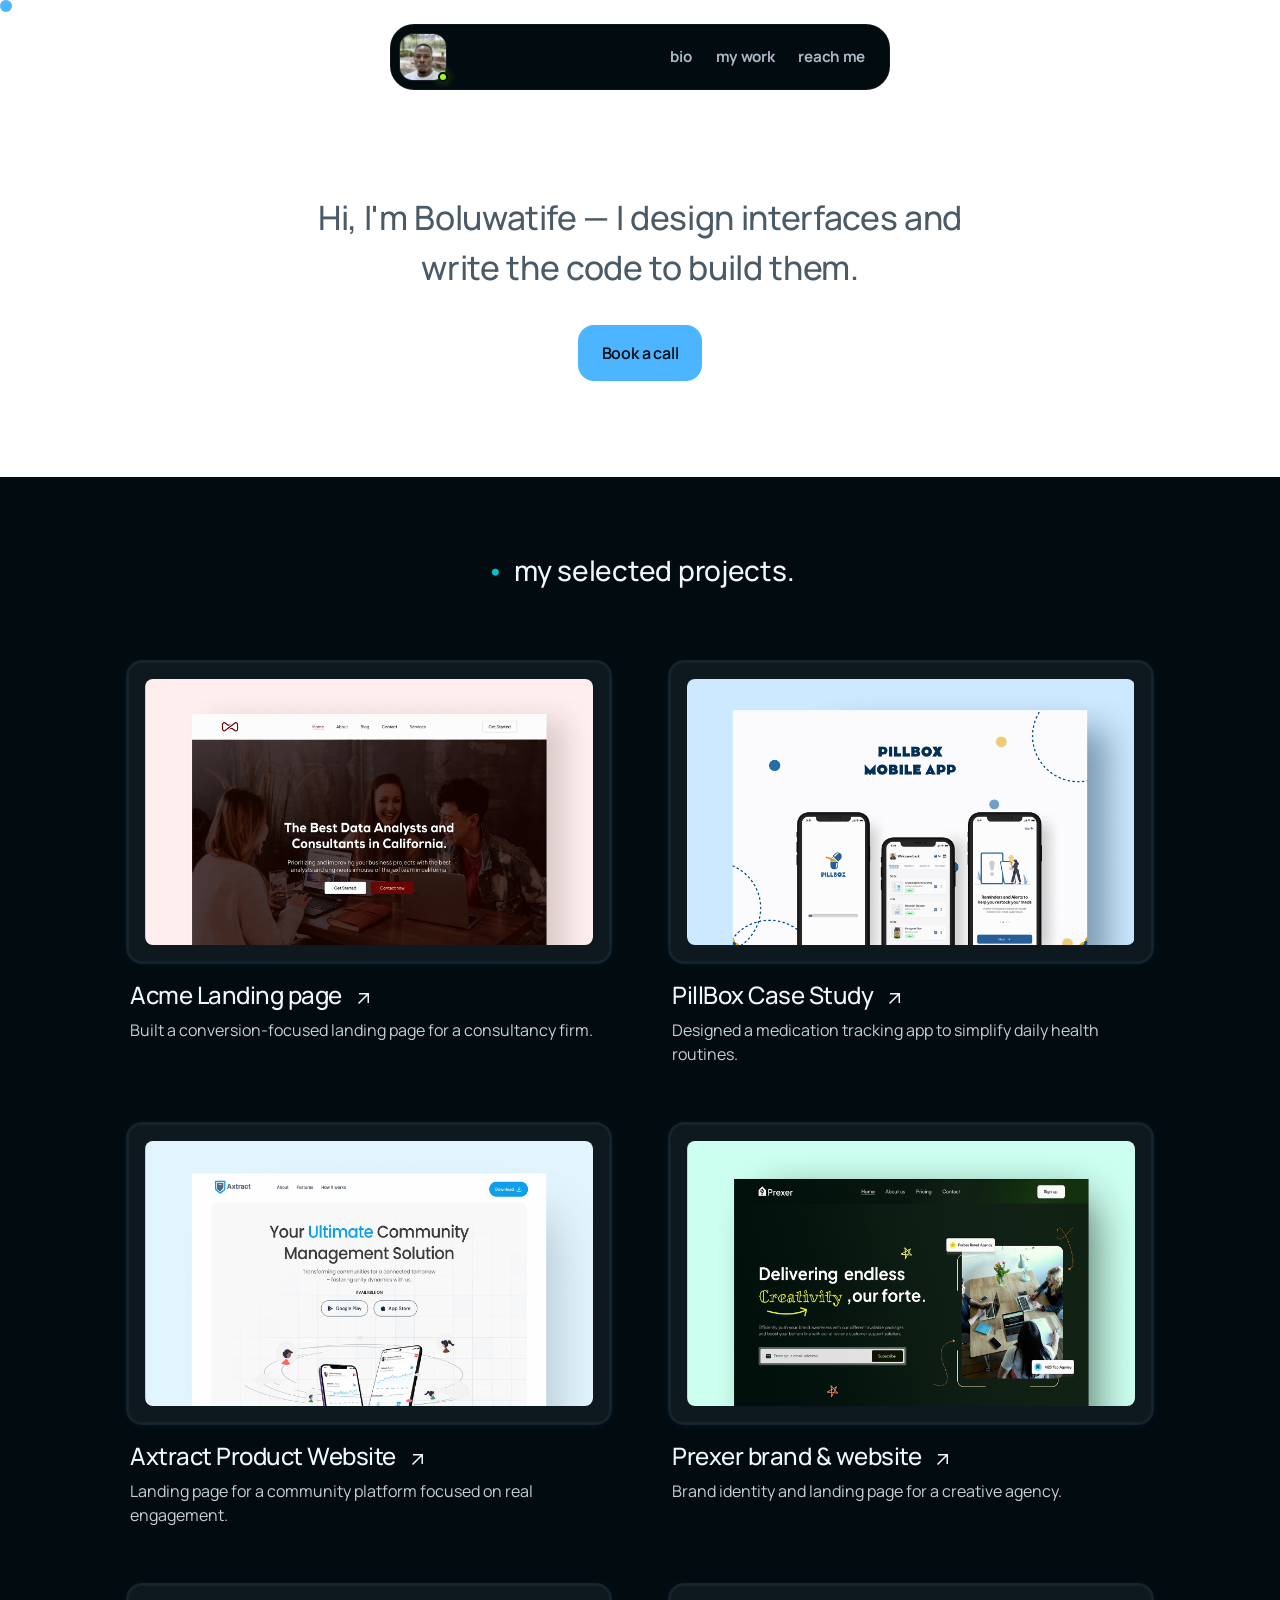
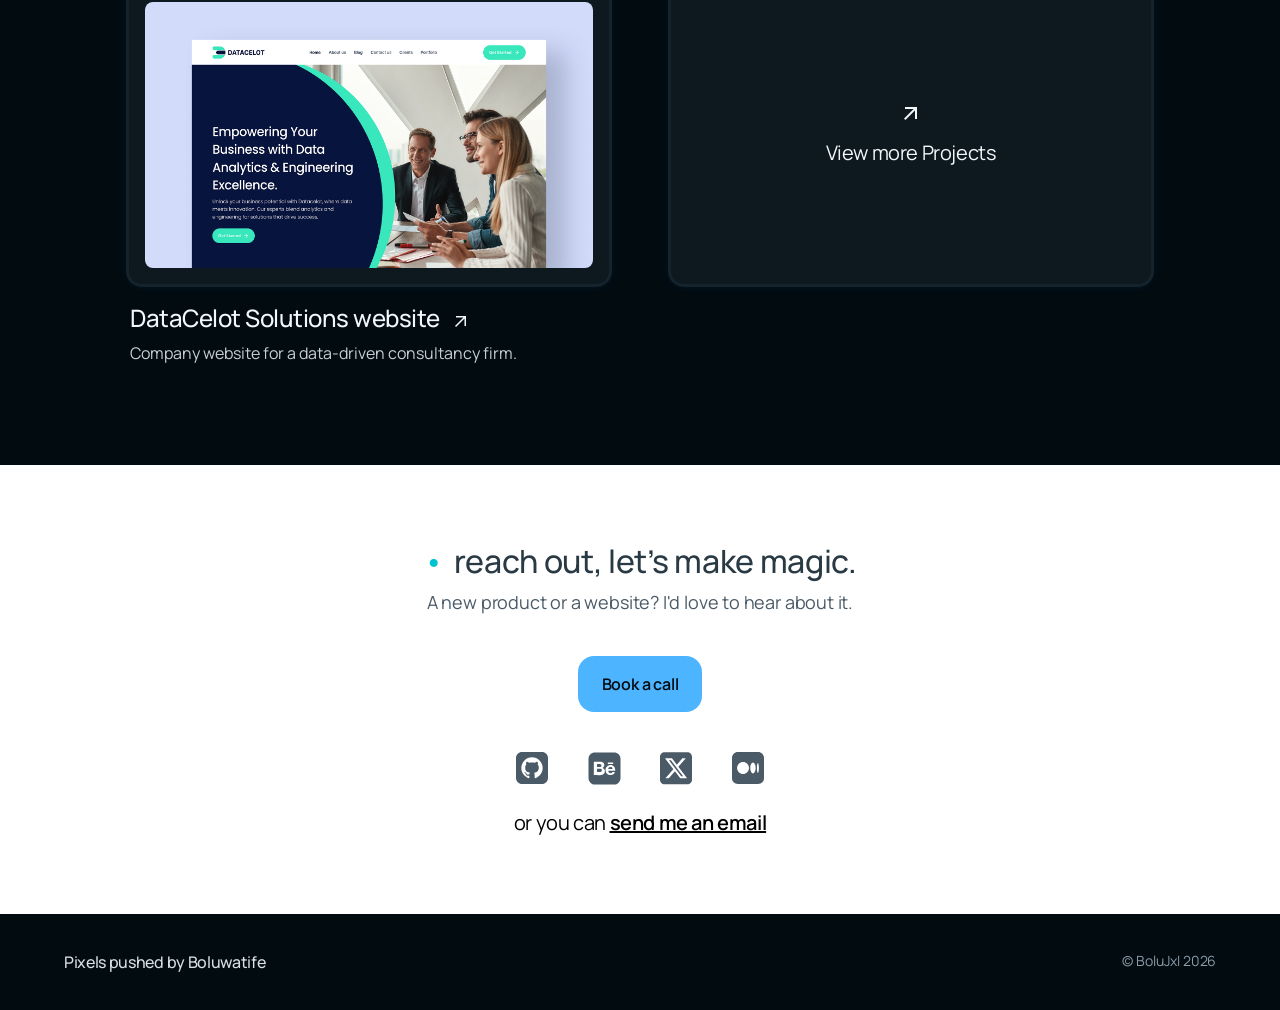
==== commit 73ba7251: "close up changes" ====
--- a/index.html
+++ b/index.html
@@ -3,459 +3,246 @@
 <head>
     <meta charset="UTF-8">
     <meta name="viewport" content="width=device-width, initial-scale=1.0">
-    <title>Portfolio capstone</title>
+    <meta name="description" content="Boluwatife is a UI Designer & Frontend Developer. I design interfaces and write the code to build them.">
+    <meta name="author" content="Boluwatife Jakobe">
+    <meta name="robots" content="index, follow">
+    
+    <title>Boluwatife - UI/UX Designer & Frontend Engineer</title>
+    
+    <link rel="canonical" href="https://bolujxl.com/">
+    <link rel="icon" href="imgs/myfavicon.svg" type="image/svg+xml">
+    <link rel="shortcut icon" href="imgs/myfavicon.svg" type="image/svg+xml">
+    
+    <meta property="og:title" content="Boluwatife - UI Designer & Frontend Developer">
+    <meta property="og:description" content="I design interfaces and write the code to build them.">
+    <meta property="og:type" content="website">
+    
     <link rel="stylesheet" href="https://fonts.googleapis.com/css2?family=Material+Symbols+Outlined:opsz,wght,FILL,GRAD@20..48,100..700,0..1,-50..200&icon_names=arrow_outward" />
     <link href="https://fonts.googleapis.com/css2?family=Material+Symbols+Outlined" rel="stylesheet" />
-    <link rel="icon" href="imgs/logo.ico" type="image/x-icon">
-    <link rel="icon" href="imgs/logo.svg" type="image/svg+xml">
-    <link rel="stylesheet" href="style.css">
+    <link rel="stylesheet" href="colors.css">
+    <link rel="stylesheet" href="style-responsive.css">
 </head>
 <body>
+    <a href="#main-content" class="skip-link">Skip to main content</a>
+
     <header class="header"> 
 
-        <nav class="nav-bar">
-            <div class="logo">
-                <a href="index.html">Bolu-Jxl</a>
-            </div> 
-            <div class="nav-links">
-                 <a href="#about-me">About Me</a>
-                <a href="#projects">Projects</a>
-            </div>
+        <nav class="nav-bar" aria-label="Main navigation">
+            <a href="index.html" class="nav-brand" aria-label="Home">
+                <img src="imgs/biomimg.png" alt="Boluwatife" class="nav-avatar">
+                <span class="nav-status-dot"></span>
+            </a>
+            <ul class="nav-links">
+                 <a href="bio.html">bio</a>
+                 <a href="works.html">my work</a>
+                 <a href="#contact">reach me</a>
+            </ul>
         </nav>
         
     </header>
 
-    <section class="hero">
+    <main id="main-content">
+    <section class="hero" aria-label="Introduction">
         <div class="hero-text">
-
-            <div class="hero-img"><img src="imgs/portrait.png" alt="Bolu-Jxl"></div>
             <h1>
-                Hi! I'm <span class="text-display"> Boluwatife Lawal</span>,<br> 
-                a <span class="text-display"> UI/UX Engineer</span> & <span class="text-display">No-Code Developer, </span> <br> and I live for exceptional user experiences.
+                Hi, I'm Boluwatife — I design interfaces and write the code to build them.
             </h1>
 
             
 
-            <button class="hero-btn" title="Contact Me">
-                Contact Me
-            </button>
+            <a class="hero-btn" title="Contact Me" data-cal-link="bolujxl/30min" data-cal-config='{"layout":"month_view","useSlotsViewOnSmallScreen":"true"}'>
+                Book a call
+            </a>
 
             
         </div>
 
     </section>
 
-    <section class="projects">
+    <section class="projects" id="projects">
         <div class="projects-heading">
 
-            <div class="sub-head">
-                <div class="bullet-box">
-                    <!-- <img src="imgs/bullet.svg" alt="bullet-tag"> -->
-                </div>
-                
-                <span>{Recent projects}</span>
+            <h2 class="main-head">
+                my selected projects.
+            </h2>
+
+            
+            
+        </div>
+
+        <div class="projects-grid">
+
+            <article class="project-card">
+                <a href="#" class="project-card-link" aria-label="View ACME Landing page project">
+                    <div class="thumbnail">
+                        <img src="imgs/acme mockup.png" alt="ACME landing page design mockup showing a modern landing page with hero section" width="600" height="375">
+                    </div>
+
+                    <div class="project-title">
+                        <h2>
+                            Acme Landing page 
+
+                            <span class="material-symbols-outlined" aria-hidden="true">arrow_outward</span>
+
+                        </h2>
+
+                        <p class="desc">Built a conversion-focused landing page for a consultancy firm.</p>
+                    </div>
+                </a>
+            </article>
+
+            <article class="project-card">
+                <a href="#" class="project-card-link" aria-label="View PillBox Case Study project">
+                    <div class="thumbnail">
+                        <img src="imgs/pillbox mockup.png" alt="PillBox pharmacy e-commerce store interface showing product catalog and shopping features" width="600" height="375">
+                    </div>
+
+                    <div class="project-title">
+                        <h2>
+                            PillBox Case Study
+
+                            <span class="material-symbols-outlined" aria-hidden="true">arrow_outward</span>
+
+                        </h2>
+
+                        <p class="desc">Designed a medication tracking app to simplify daily health routines.</p>
+                    </div>
+                </a>
+            </article>
+
+            <article class="project-card">
+                <a href="#" class="project-card-link" aria-label="View Axtract Product Website project">
+                    <div class="thumbnail">
+                        <img src="imgs/axtract mockup.png" alt="Axtract product website showing community management features and modern UI" width="600" height="375">
+                    </div>
+
+                    <div class="project-title">
+                        <h2>
+                            Axtract Product Website
+
+                            <span class="material-symbols-outlined" aria-hidden="true">arrow_outward</span>
+
+                        </h2>
+
+                        <p class="desc">Landing page for a community platform focused on real engagement.</p>
+                    </div>
+                </a>
+            </article>
+
+            <article class="project-card">
+                <a href="#" class="project-card-link" aria-label="View Prexer brand and website project">
+                    <div class="thumbnail">
+
+                        <img src="imgs/prexer mockup.png" alt="Prexer brand website for creative agencies showing portfolio and case study pages" width="600" height="375">
+                    
+                    </div>
+
+                    <div class="project-title">
+                        <h2>
+                            Prexer brand & website 
+
+                            <span class="material-symbols-outlined" aria-hidden="true">arrow_outward</span>
+
+                        </h2>
+
+                        <p class="desc">Brand identity and landing page for a creative agency.</p>
+                    </div>
+                </a>
+            </article>
+
+            <article class="project-card">
+                <a href="#" class="project-card-link" aria-label="View DataCelot Solutions website project">
+                    <div class="thumbnail">
+
+                        <img src="imgs/datatcelot mockup.png" alt="DataCelot consultancy website with data analytics dashboards and service pages" width="600" height="375">
+                    
+                    </div>
+
+                    <div class="project-title">
+                        <h2>
+                            DataCelot Solutions website 
+
+                            <span class="material-symbols-outlined" aria-hidden="true">arrow_outward</span>
+
+                        </h2>
+
+                        <p class="desc">Company website for a data-driven consultancy firm.</p>
+                    </div>
+                </a>
+            </article>
+
+            <div class="project-card-vm">
+                <a href="works.html" class="vm-fr-link" style="text-decoration: none; color: inherit;">
+                    <div class="thumbnail">
+                        <div class="vm-fr" role="button" tabindex="0">
+                            <span class="material-symbols-outlined" aria-hidden="true">arrow_outward</span>
+                            View more Projects
+                        </div>
+                    </div>
+                </a>
             </div>
 
-            <h2 class="main-head">
-                Showcasing creative solutions across product and web.
+           
+        </div>
+
+    </section>
+
+<section class="collab" id="contact">
+        <div class="collab-heading">
+            <h2 class="main-head-light">
+               reach out, let’s make magic.
             </h2>
 
-            
-            
-        </div>
-
-        <div class="projects-grid">
-
-            <div class="project-card">
-                <div class="thumbnail">
-
-                    <div class="thumb-frame">
-
-                        <img src="imgs/thumbnail frame.png" alt="thumbnail-frame">
-
-                    </div>
-                    
-
-                    <div class="mockup-fr">
-
-                        <img src="imgs/acme mockup.png" alt="website-mockup">
-
-                    </div>
-                    
-                </div>
-
-                <div class="project-title">
-                    <h2>
-                        Acme Consultancy website
-
-                        <span class="material-symbols-outlined">arrow_outward</span>
-
-                    </h2>
-
-                    <p class="desc">Website for modern consultancy expertise.</p>
-                </div>
-
-
-
-            </div>
-
-            <div class="project-card">
-                <div class="thumbnail">
-
-                    <div class="thumb-frame">
-
-                        <img src="imgs/thumbnail frame.png" alt="thumbnail-frame">
-
-                    </div>
-                    
-
-                    <div class="mockup-fr">
-
-                        <img src="imgs/pillbox mockup.png" alt="website-mockup">
-
-                    </div>
-                    
-                </div>
-
-                <div class="project-title">
-                    <h2>
-                        Pillbox App 
-
-                        <span class="material-symbols-outlined">arrow_outward</span>
-
-                    </h2>
-
-                    <p class="desc">An intuitive mobile app for managing medications.</p>
-                </div>
-
-
-
-            </div>
-
-            <div class="project-card">
-                <div class="thumbnail">
-
-                    <div class="thumb-frame">
-
-                        <img src="imgs/thumbnail frame.png" alt="thumbnail-frame">
-
-                    </div>
-                    
-
-                    <div class="mockup-fr">
-
-                        <img src="imgs/axtract mockup.png" alt="website-mockup">
-
-                    </div>
-                    
-                </div>
-
-                <div class="project-title">
-                    <h2>
-                        Axtract Product Website
-
-                        <span class="material-symbols-outlined">arrow_outward</span>
-
-                    </h2>
-
-                    <p class="desc">Proposed system for modern communities.</p>
-                </div>
-
-
-
-            </div>
-
-            <div class="project-card">
-                <div class="thumbnail">
-
-                    <div class="thumb-frame">
-
-                        <img src="imgs/thumbnail frame.png" alt="thumbnail-frame">
-
-                    </div>
-                    
-
-                    <div class="mockup-fr">
-
-                        <img src="imgs/prexer mockup.png" alt="website-mockup">
-
-                    </div>
-                    
-                </div>
-
-                <div class="project-title">
-                    <h2>
-                        Prexer brand & website 
-
-                        <span class="material-symbols-outlined">arrow_outward</span>
-
-                    </h2>
-
-                    <p class="desc">A modern web experience for creative agencies.</p>
-                </div>
-
-
-
-            </div>
-
-            <div class="project-card">
-                <div class="thumbnail">
-
-                    <div class="thumb-frame">
-
-                        <img src="imgs/thumbnail frame.png" alt="thumbnail-frame">
-
-                    </div>
-                    
-
-                    <div class="mockup-fr">
-
-                        <img src="imgs/datatcelot mockup.png" alt="website-mockup">
-
-                    </div>
-                    
-                </div>
-
-                <div class="project-title">
-                    <h2>
-                        DataCelot Solutions website 
-
-                        <span class="material-symbols-outlined">arrow_outward</span>
-
-                    </h2>
-
-                    <p class="desc">Website concept for data-based consultancy.</p>
-                </div>
-
-
-
-            </div>
-
-            <div class="project-card-vm">
-                <div class="thumbnail">
-
-                    <div class="thumb-vm">
-
-                        <img src="imgs/thumbnail view more.png" alt="thumbnail-frame">
-
-                    </div>
-                    
-
-                    <div class="vm-fr">
-
-                        <span class="material-symbols-outlined">arrow_outward</span>
-                        View more Projects
-
-                    </div>
-                    
-                </div>
-
-                <div class="project-title">
-                    <h2>
-                        null
-
-                        <span class="material-symbols-outlined">arrow_outward</span>
-
-                    </h2>
-
-                    <p class="desc">null.</p>
-                </div> 
-
-
-
-            </div>
-
-           
-        </div>
-
-    </section>
-
-    <section class="services">
-
-         <div class="services-heading">
-
-            <div class="sub-head">
-                <div class="bullet-box">
-                    <!-- <img src="imgs/bullet.svg" alt="bullet-tag"> -->
-                </div>
-                
-                <span>{Services}</span>
-            </div>
-
-            <h2 class="main-head-light">
-               What I Offer to Brands and Businesses.
-            </h2>
-
-            
-            
-        </div>
-
-        <div class="services-grid">
-            <div class="service-fr">
-                <div class="head-text-icon">
-                    <div class="icon-box">
-                        <img src="imgs/Code off.svg" alt="">
-
-                    </div>
-
-                    <p>No-Code Development</p>
-
-                </div>
-
-                <div class="text-desc">
-                    Quickly launch websites and apps with no-code tools, reducing complexity while saving time.
-                </div>
-
-            </div>
-
-            <div class="service-fr">
-                <div class="head-text-icon">
-                    <div class="icon-box">
-                        <img class="ux-icon" src="imgs/UX ICON.svg" alt="">
-
-                    </div>
-
-                    <p>Digital Product Design</p>
-
-                </div>
-
-                <div class="text-desc">
-                    Craft exceptional digital experiences. Turn your vision into a remarkable product, effortlessly.
-                </div>
-
-            </div>
-
-            <div class="service-fr">
-                <div class="head-text-icon">
-                    <div class="icon-box">
-                        <img src="imgs/adaptive.svg" alt="">
-
-                    </div>
-
-                    <p>Adaptive Web Design</p>
-
-                </div>
-
-                <div class="text-desc">
-                    Ensure your website looks great and functions seamlessly across devices and screen sizes.
-                </div>
-
-            </div>
-
-            <div class="service-fr">
-                <div class="head-text-icon">
-                    <div class="icon-box">
-                        <img src="imgs/square code.svg" alt="">
-
-                    </div>
-
-                    <p>Frontend Development</p>
-
-                </div>
-
-                <div class="text-desc">
-                   Build fast, scalable, and beautiful interfaces that bring designs to life with clean, modern code.
-                </div>
-
-            </div>
-
-        </div>
-
-    </section>
-
-    <section class="aboutme">
-
-        <div class="aboutme-heading">
-
-            <div class="sub-head">
-                <div class="bullet-box">
-                    
-                </div>
-                
-                <span>{About me}</span>
-            </div>
-
-            <h2 class="main-head">
-                Who I Am and How I Got Here.
-            </h2>
-
-            
-            
-        </div>
-
-        <div class="about-blocks">
-            <p>I’m a UI/UX Engineer and No-Code Developer with nearly three years of freelance experience — turning ideas into digital products that feel simple and human. My journey began designing flyers and mobile visuals in college, where I discovered how design can shape connection. That curiosity grew into a focus on product thinking, refined through self-learning, UX courses, and hands-on projects that built my foundation in creating meaningful user experiences.
-
-                <br><br>
-
-            Over time, I’ve worked across industries like community management, cloud computing, and data analytics — bridging design and development to deliver scalable, purposeful solutions. My process is grounded in research, clarity, and collaboration, helping businesses translate complex ideas into intuitive design outcomes. Outside of work, I draw inspiration from music and technology — both remind me that creativity and structure can harmonize beautifully.</p>
-        </div>
-
-    </section>
-
-    <section class="collab">
-        <div class="collab-heading">
-            <!-- <div class="sub-head">
-                <div class="bullet-box">
-                    
-                </div>
-                
-                <span>{Collaboration}</span>
-            </div> -->
-
-            <h2 class="main-head-light">
-                Do you have a project in mind? Let’s make it real.
-            </h2>
+            <p>A new product or a website? I'd love to hear about it.</p>
             
         </div>
 
         <div class="collab-socials">
 
             <div class="collabtext-btn">
-                <p>I design digital products that can strengthen brands. Whether it’s design, or build, I'd love to bring your idea to life.</p>
-
-                 <button class="collab-btn" title="Contact Me">
-                Book a Call
-                </button>
+
+                <a class="hero-btn" title="Contact Me" data-cal-link="bolujxl/30min" data-cal-config='{"layout":"month_view","useSlotsViewOnSmallScreen":"true"}'>
+                    Book a call
+                </a>
                     
             </div>
 
             <div class="socials">
                 <div class="sm-icons">
-                    <a class="sm-icon" href="#">
-                        <img src="imgs/ig.svg" alt="instagram">
+
+                    <a class="sm-icon" href="https://github.com/Bolujxl" target="_blank" rel="noopener noreferrer" aria-label="Check my code on GitHub">
+                        <img src="imgs/collaborate/github.svg" alt="GitHub">
                     </a>
 
-                    <a class="sm-icon" href="#">
-                        <img src="imgs/medium.svg" alt="medium">
+                    <a class="sm-icon" href="https://www.behance.net/boluJxl" target="_blank" rel="noopener noreferrer" aria-label="View my work on Behance">
+                        <img src="imgs/collaborate/mage_behance.svg" alt="Behance">
+                    </a>       
+
+                    <a class="sm-icon" href="https://x.com/Bolujxl" target="_blank" rel="noopener noreferrer" aria-label="Follow me on X (Twitter)">
+                        <img src="imgs/collaborate/xcom.svg" alt="X">
                     </a>
 
-                    <a class="sm-icon" href="#">
-                        <img src="imgs/collaborate/mage_behance.svg" alt="behance">
-                    </a>
-
-                    <a class="sm-icon" href="#">
-                        <img src="imgs/collaborate/github.svg" alt="github">
-                    </a>
-
-                    <a class="sm-icon" href="#">
-                        <img src="imgs/collaborate/xcom.svg" alt="xcom">
+                    <a class="sm-icon" href="https://medium.com/@bolulawal99" target="_blank" rel="noopener noreferrer" aria-label="Read my articles on Medium">
+                        <img src="imgs/medium.svg" alt="Medium">
                     </a>
                 </div>
 
                
-                <p>or email me at <a href="mailto:hello@bolujxl.com" class="email-link">hello@bolujxl.com</a></p>
+                <p>or you can <a href="mailto:bolujxl2@gmail.com" class="email-link">send me an email</a></p>
 
             </div>
 
         </div>
     </section>
+    </main>
 
     <footer class="footer">
-        <p class="footer-logo">Bolu-Jxl</p>
-        <p class="footer-copy">© 2025 Boluwatife Jakobe. All rights reserved.</p>
-        <p class="footer-create">Created  by Boluwatife Lawal</p>
+        <p class="footer-create">Pixels pushed by Boluwatife</p>
+        <p class="footer-copy">&copy; BoluJxl <span id="year"></span></p>
     </footer>
+    
+    <div class="cursor-dot"></div>
+    <script src="script.js"></script>
     
 </body>
 </html>
--- a/colors.css
+++ b/colors.css
@@ -0,0 +1,169 @@
+:root {
+    --primary-10: #E6F4FF;
+    --primary-20: #CCE9FF;
+    --primary-30: #B3DDFF;
+    --primary-40: #80C5FF;
+    --primary-50: #4DB5FF;
+    --primary-60: #3399E6;
+    --primary-70: #1A7FCC;
+    --primary-80: #0066A3;
+    --primary-90: #004C79;
+    --primary-95: #003757;
+    --primary-99: #001D2E;
+    --primary-100: #000D15;
+
+    --primary: var(--primary-50);
+    --primary-container: var(--primary-10);
+    --on-primary: var(--primary-99);
+    --on-primary-container: var(--primary-20);
+
+    --secondary-10: #E0F8FA;
+    --secondary-20: #C2EEF2;
+    --secondary-30: #A3E3EA;
+    --secondary-40: #79D4DF;
+    --secondary-50: #4FC5D4;
+    --secondary-60: #00C2D1;
+    --secondary-70: #00A3AD;
+    --secondary-80: #008589;
+    --secondary-90: #006666;
+    --secondary-95: #004D4D;
+    --secondary-99: #002929;
+    --secondary-100: #001414;
+
+    --secondary: var(--secondary-60);
+    --secondary-container: var(--secondary-10);
+    --on-secondary: var(--secondary-99);
+    --on-secondary-container: var(--secondary-20);
+
+    --tertiary-10: #F2F1EC;
+    --tertiary-20: #E4E3DB;
+    --tertiary-30: #D5D4CA;
+    --tertiary-40: #C4C3B7;
+    --tertiary-50: #B1B0A3;
+    --tertiary-60: #9E9D8E;
+    --tertiary-70: #8A8979;
+    --tertiary-80: #767663;
+    --tertiary-90: #5E5D4D;
+    --tertiary-95: #4A493E;
+    --tertiary-99: #36362E;
+    --tertiary-100: #1A190F;
+
+    --tertiary: var(--tertiary-60);
+    --tertiary-container: var(--tertiary-90);
+    --on-tertiary: var(--tertiary-10);
+    --on-tertiary-container: var(--tertiary-30);
+
+    --error-10: #FFEBEE;
+    --error-20: #FFCDD2;
+    --error-30: #EF9A9A;
+    --error-40: #E57373;
+    --error-50: #EF5350;
+    --error-60: #F44336;
+    --error-70: #E53935;
+    --error-80: #D32F2F;
+    --error-90: #C62828;
+    --error-95: #B71C1C;
+    --error-99: #410002;
+    --error-100: #210000;
+
+    --error: var(--error-60);
+    --error-container: var(--error-10);
+    --on-error: var(--error-100);
+    --on-error-container: var(--error-20);
+
+    --surface-light-10: #FAFEFF;
+    --surface-light-20: #F5FAFC;
+    --surface-light-30: #EFF6F9;
+    --surface-light-40: #EAF2F5;
+    --surface-light-50: #E4EDF1;
+    --surface-light-60: #D5E1E8;
+    --surface-light-70: #C5D3DD;
+    --surface-light-80: #B4C4D1;
+    --surface-light-90: #A3B4C4;
+    --surface-light-95: #94AABB;
+    --surface-light-99: #F2F7FA;
+    --surface-light-100: #FFFFFF;
+
+    --surface-dark-10: #0B1419;
+    --surface-dark-20: #0F1A21;
+    --surface-dark-30: #14202A;
+    --surface-dark-40: #182533;
+    --surface-dark-50: #020B10;
+    --surface-dark-60: #050A0D;
+    --surface-dark-70: #030709;
+    --surface-dark-80: #020506;
+    --surface-dark-90: #010304;
+    --surface-dark-95: #000D15;
+    --surface-dark-99: #000A11;
+    --surface-dark-100: #000000;
+
+    --neutral-10: #F2F7FA;
+    --neutral-20: #E6EDF5;
+    --neutral-30: #D8E2EC;
+    --neutral-40: #C5D3DD;
+    --neutral-50: #AAB7C4;
+    --neutral-60: #8A9BA9;
+    --neutral-70: #6B7D8A;
+    --neutral-80: #4A5A67;
+    --neutral-90: #3B4A54;
+    --neutral-95: #2A3A44;
+    --neutral-99: #1A252E;
+    --neutral-100: #0A1117;
+
+    --neutral-var: #4A5A67;
+
+    --outline-light: rgba(230, 237, 245, 0.97);
+    --outline-dark: rgba(77, 181, 255, 0.12);
+    --outline-variant-light: rgba(90, 101, 112, 0.24);
+    --outline-variant-dark: rgba(77, 181, 255, 0.08);
+
+    --shadow-1: 0 1px 3px rgba(8, 16, 50, 0.07), 0 1px 2px rgba(8, 16, 50, 0.04);
+    --shadow-2: 0 4px 8px rgba(8, 16, 50, 0.08), 0 2px 4px rgba(8, 16, 50, 0.05);
+    --shadow-3: 0 8px 16px rgba(8, 16, 50, 0.1), 0 4px 8px rgba(8, 16, 50, 0.06);
+    --shadow-4: 0 12px 24px rgba(8, 16, 50, 0.12), 0 6px 12px rgba(8, 16, 50, 0.08);
+
+    --bg-primary: var(--surface-light-100);
+    --bg-secondary: var(--surface-light-20);
+    --bg-tertiary: var(--surface-light-30);
+    --bg-surface: var(--surface-light-100);
+    --bg-surface-variant: var(--surface-light-30);
+    --bg-surface-muted: var(--surface-light-20);
+
+    --text-primary: var(--neutral-95);
+    --text-secondary: var(--neutral-80);
+    --text-tertiary: var(--neutral-60);
+    --text-disabled: var(--neutral-50);
+    --text-inverse: var(--neutral-10);
+
+    --text-on-primary: var(--primary-99);
+    --text-on-secondary: var(--secondary-99);
+    --text-on-tertiary: var(--tertiary-10);
+    --text-on-surface: var(--neutral-95);
+    --text-on-surface-variant: var(--neutral-80);
+
+    --border-subtle: var(--outline-variant-light);
+    --border-strong: var(--outline-light);
+
+    --secondary-color: var(--surface-dark-50);
+    --whiteText-color: var(--surface-light-99);
+    --whiteText90-color: rgba(234, 242, 247, 0.9);
+    --darkSection-heading-color: var(--surface-light-99);
+    --aboutBody-text-color: var(--surface-light-99);
+
+    --lightSection-bg-color: var(--surface-light-100);
+    --lightSection-heading-color: var(--neutral-95);
+    --lightSection-text-color: var(--neutral-80);
+    --serviceBody-color: var(--neutral-70);
+    --serviceStroke-color: var(--outline-light);
+
+    --heroText1-color: var(--neutral-95);
+    --heroText2-color: var(--neutral-80);
+    --heroStroke-color: var(--outline-variant-light);
+    --herobg-color: linear-gradient(to right, var(--surface-light-100) 0%, var(--surface-light-20) 100%);
+
+    --footerLogo-color: rgba(242, 247, 250, 0.9);
+    --copyright-text-color: var(--neutral-60);
+
+    --primary-color: var(--primary);
+    --accent-color: var(--secondary);
+}
--- a/style-responsive.css
+++ b/style-responsive.css
@@ -0,0 +1,1886 @@
+@import url('https://fonts.googleapis.com/css2?family=Irish+Grover&family=Manrope:wght@200..800&display=swap');
+@import url('https://fonts.googleapis.com/css2?family=Syne:wght@400..800&display=swap');
+
+* {
+    margin: 0;
+    padding: 0;
+    box-sizing: border-box;
+    font-family: 'Manrope', sans-serif;
+    letter-spacing: -0.02em;
+    line-height: 150%;
+}
+
+body {
+    background-color: var(--secondary-color);
+}
+
+:root {
+    --space2: 0.125rem;
+    --space4: 0.25rem;
+    --space6: 0.375rem;
+    --space8: 0.5rem;
+    --space10: 0.625rem;
+    --space12: 0.75rem;
+    --space14: 0.875rem;
+    --space16: 1rem;
+    --space20: 1.25rem;
+    --space24: 1.5rem;
+    --space28: 1.75rem;
+    --space32: 2rem;
+    --space36: 2.25rem;
+    --space40: 2.5rem;
+    --space48: 3rem;
+    --space56: 3.5rem;
+    --space64: 4rem;
+    --space72: 4.5rem;
+    --space80: 5rem;
+    --roleNamefont: 'Irish Grover', sans-serif;
+    --fontRegular: 400;
+    --fontMedium: 500;
+    --fontSemiBold: 600;
+    --fontBold: 700;
+    --font12: 0.75rem;
+    --font14: 0.875rem;
+    --font16: 1rem;
+    --font18: 1.125rem;
+    --font20: 1.25rem;
+    --font22: 1.375rem;
+    --font24: 1.5rem;
+    --font28: 1.75rem;
+    --font30: 1.875rem;
+    --font32: 2rem;
+    --font36: 2.25rem;
+    --font40: 2.5rem;
+    --font45: 2.8125rem;
+    --font57: 3.5625rem;
+    --borderRadius1: 0.5rem;
+    --borderRadius2: 1rem;
+    --borderRadius3: 1.5rem;
+    --borderRadius4: 2rem;
+    --sectionPadding: 2rem 1rem;
+    --sectionGap: 1.5rem;
+    --cardGap: 1rem;
+    --gridGap: 1.5rem;
+    --heroPadding: 5rem 1rem 3rem;
+    --linksFontSize: 0.75rem;
+    --sectiontagFontSize: 0.75rem;
+    --sectionheadFontSize: 1rem;
+    --navTop: 1rem;
+    --box-shadow-nav: 0 1.8px 10px 0 rgba(8, 16, 50, 0.07);
+    --inner-shadow-nav: inset 0px 0px 6.55px 0px rgba(255, 255, 255, 0.08);
+    --secondary-color: var(--surface-dark-50);
+    --shadow-1: 0 1px 2px rgba(0, 0, 0, 0.04), 0 2px 4px rgba(0, 0, 0, 0.04);
+    --shadow-2: 0 4px 8px rgba(0, 0, 0, 0.08), 0 2px 8px rgba(77, 184, 255, 0.12);
+    --shadow-3: 0 8px 16px rgba(0, 0, 0, 0.1), 0 4px 12px rgba(77, 184, 255, 0.15);
+    font-synthesis: none;
+    text-rendering: optimizeLegibility;
+    -webkit-font-smoothing: antialiased;
+    -moz-osx-font-smoothing: grayscale;
+}
+
+.skip-link {
+    position: absolute;
+    top: -100px;
+    left: 50%;
+    transform: translateX(-50%);
+    background: var(--primary-color);
+    color: var(--secondary-color);
+    padding: 0.75rem 1.5rem;
+    border-radius: var(--borderRadius2);
+    font-weight: var(--fontSemiBold);
+    z-index: 9999;
+    transition: top 0.3s ease;
+}
+
+.skip-link:focus {
+    top: 10px;
+}
+
+button:focus-visible,
+a:focus-visible {
+    outline: 2px solid var(--primary-color);
+    outline-offset: 3px;
+}
+
+.main-page-offset {
+    padding-top: 6rem !important;
+    padding-bottom: 4rem;
+}
+
+@media (min-width: 768px) {
+    .main-page-offset {
+        padding-top: 8rem !important;
+        padding-bottom: 6rem;
+    }
+}
+
+@media (min-width: 1199px) {
+    .main-page-offset {
+        padding-top: 12rem !important;
+        padding-bottom: 8rem;
+    }
+}
+
+@keyframes pageSlideUp {
+    from {
+        opacity: 0;
+        transform: translateY(20px);
+    }
+
+    to {
+        opacity: 1;
+        transform: translateY(0);
+    }
+}
+
+#main-content {
+    animation: pageSlideUp 0.8s cubic-bezier(0.16, 1, 0.3, 1) forwards;
+}
+
+.header {
+    display: flex;
+    position: absolute;
+    justify-content: center;
+    align-items: center;
+    width: 100%;
+    z-index: 1000;
+    top: 0;
+    left: 0;
+}
+
+.nav-bar {
+    width: 90%;
+    max-width: 500px;
+    padding: 0.5rem 1.25rem 0.5rem 0.5rem;
+    position: fixed;
+    top: 1.5rem;
+    display: flex;
+    justify-content: space-between;
+    align-items: center;
+    box-sizing: border-box;
+    border-radius: 24px;
+    background-color: var(--surface-dark-50);
+    border: 1px solid rgba(255, 255, 255, 0.05);
+    backdrop-filter: blur(10px);
+    -webkit-backdrop-filter: blur(10px);
+    z-index: 2000;
+}
+
+.nav-brand {
+    display: flex;
+    align-items: center;
+    position: relative;
+    text-decoration: none;
+}
+
+.nav-avatar {
+    width: 40px;
+    height: 40px;
+    border-radius: 12px;
+    object-fit: cover;
+    border: 1px solid rgba(255, 255, 255, 0.1);
+}
+
+.nav-status-dot {
+    position: absolute;
+    bottom: -1px;
+    right: -1px;
+    width: 10px;
+    height: 10px;
+    background-color: #a3ff12;
+    border-radius: 50%;
+    border: 2px solid var(--surface-dark-50);
+    box-shadow: 0 0 10px rgba(163, 255, 18, 0.4);
+}
+
+.nav-links {
+    display: flex;
+    align-items: center;
+    gap: var(--space16);
+    margin: 0;
+    padding: 0;
+    list-style: none;
+}
+
+.nav-links a {
+    text-decoration: none;
+    font-size: 0.85rem;
+    color: rgba(255, 255, 255, 0.6);
+    transition: color 0.2s ease;
+    font-weight: var(--fontMedium);
+}
+
+@media (hover: hover) {
+
+    .nav-links a:hover,
+    .nav-links a.active-nav {
+        color: #ffffff;
+    }
+}
+
+.nav-links a:active,
+.nav-links a.active-nav {
+    color: #ffffff;
+}
+
+.status-dot {
+    width: 0.5rem;
+    height: 0.5rem;
+    border-radius: 50%;
+    background-color: var(--accent-color);
+    animation: pulse 1.5s ease-in-out infinite;
+}
+
+.reach-link {
+    display: inline-flex;
+    align-items: center;
+}
+
+.nav-links .status-dot {
+    margin-left: var(--space2);
+    align-self: flex-start;
+    position: relative;
+    top: -0.35em;
+}
+
+.reach-link .status-dot {
+    background-color: #078a00;
+    animation: pulse 1.5s ease-in-out infinite;
+    align-self: flex-start;
+    margin-top: 2px;
+}
+
+@keyframes pulse {
+
+    0%,
+    100% {
+        opacity: 1;
+        transform: scale(1);
+    }
+
+    50% {
+        opacity: 0.6;
+        transform: scale(1.2);
+    }
+}
+
+.nav-links {
+    display: flex;
+    gap: var(--space24);
+}
+
+.nav-links a {
+    text-decoration: none;
+    color: var(--neutral-50);
+    font-weight: var(--fontBold);
+    font-size: var(--linksFontSize);
+    position: relative;
+    padding: 0.25rem 0;
+    transition: color 0.2s ease;
+}
+
+.nav-links a::after {
+    content: '';
+    position: absolute;
+    bottom: 0;
+    left: 0;
+    width: 0;
+    height: 2px;
+    background-color: var(--primary-color);
+    transition: width 0.3s ease;
+}
+
+@media (hover: hover) {
+
+    .nav-links a:hover,
+    .nav-links a:focus {
+        color: var(--primary-color);
+    }
+
+    .nav-links a:hover::after,
+    .nav-links a:focus::after,
+    .nav-links a.active-nav::after {
+        width: 100%;
+    }
+}
+
+.nav-links a:active {
+    color: var(--primary-color);
+}
+
+.nav-links a:active::after,
+.nav-links a.active-nav::after {
+    width: 100%;
+}
+
+.nav-links a.active-nav {
+    color: var(--primary-color);
+}
+
+a {
+    text-decoration: none;
+}
+
+.hero {
+    padding: var(--heroPadding);
+    background-color: var(--lightSection-bg-color);
+    width: 100%;
+    display: flex;
+    justify-content: center;
+    align-items: center;
+}
+
+.hero-text {
+    display: flex;
+    flex-direction: column;
+    position: relative;
+    gap: var(--space16);
+    align-items: center;
+    width: 90%;
+}
+
+.hero-text h1 {
+    font-size: clamp(1.5rem, 0.5rem + 2vw, 2rem);
+    color: var(--heroText2-color);
+    font-weight: var(--fontMedium);
+    line-height: 150%;
+    text-align: center;
+    letter-spacing: -0.01em;
+}
+
+.hero-btn,
+.collab-btn {
+    display: flex;
+    width: fit-content;
+    padding: var(--space16) var(--space24);
+    font-size: 1rem;
+    letter-spacing: -0.2px;
+    color: var(--secondary-color);
+    border: none;
+    border-radius: var(--borderRadius2);
+    background-color: var(--primary-color);
+    font-weight: var(--fontSemiBold);
+    cursor: pointer;
+    transition: transform 0.2s ease, box-shadow 0.2s ease;
+}
+
+@media (hover: hover) {
+
+    .hero-btn:hover,
+    .collab-btn:hover {
+        transform: translateY(-2px);
+        box-shadow: 0 4px 12px rgba(77, 181, 255, 0.3);
+    }
+}
+
+.hero-btn:active,
+.collab-btn:active {
+    transform: translateY(0);
+}
+
+.projects,
+.collab {
+    padding: var(--sectionPadding) var(--sectionPadding);
+    display: flex;
+    flex-direction: column;
+    gap: var(--sectionGap);
+    align-items: center;
+}
+
+.projects {
+    background-color: var(--secondary-color);
+}
+
+.collab {
+    background-color: var(--lightSection-bg-color);
+}
+
+.collab {
+    gap: var(--space32);
+}
+
+.projects-heading {
+    display: flex;
+    flex-direction: column;
+    gap: var(--space4);
+    align-items: center;
+    margin-bottom: var(--space2);
+    width: 100%;
+}
+
+.main-head {
+    font-size: var(--sectionheadFontSize);
+    color: var(--darkSection-heading-color);
+    font-weight: var(--fontMedium);
+    text-align: center;
+    line-height: 125%;
+    width: 100%;
+    letter-spacing: -0.01em;
+}
+
+.main-head::before {
+    content: "\2022";
+    margin-right: var(--space4);
+    color: var(--accent-color);
+}
+
+.main-head-light::before {
+    content: none;
+}
+
+.main-head-light {
+    font-size: var(--sectionheadFontSize);
+    color: var(--lightSection-heading-color);
+    font-weight: var(--fontMedium);
+    text-align: center;
+    line-height: 125%;
+    width: 100%;
+    letter-spacing: -0.01em;
+}
+
+.main-head-light::before {
+    content: "\2022";
+    margin-right: var(--space4);
+    color: var(--accent-color);
+}
+
+.projects-grid {
+    display: flex;
+    align-items: flex-start;
+    justify-content: center;
+    flex-wrap: wrap;
+    gap: var(--gridGap);
+}
+
+.project-card {
+    display: flex;
+    flex-direction: column;
+    width: 100%;
+    gap: var(--space16);
+    height: auto;
+}
+
+.project-card-link {
+    display: contents;
+    text-decoration: none;
+    color: inherit;
+}
+
+.thumbnail {
+    width: 100%;
+    aspect-ratio: 16 / 10;
+    border: 3px solid rgba(27, 46, 57, 0.56);
+    box-shadow: 0 2px 4px rgba(0, 0, 0, 0.08), 0 1px 8px rgba(77, 184, 255, 0.08);
+    background-color: hsla(204, 28%, 14%, 0.5);
+    padding: 1rem;
+    overflow: hidden;
+    border-radius: var(--borderRadius2);
+    display: flex;
+    cursor: pointer;
+    position: relative;
+    transition: transform 0.3s ease, box-shadow 0.3s ease;
+}
+
+@media (hover: hover) {
+
+    .project-card:hover .thumbnail,
+    .project-card:focus-within .thumbnail,
+    .project-card-vm:hover .thumbnail,
+    .project-card-vm:focus-within .thumbnail {
+        transform: scale(0.98);
+        box-shadow: var(--shadow-2);
+    }
+}
+
+.project-card:active .thumbnail,
+.project-card-vm:active .thumbnail {
+    transform: scale(0.98);
+}
+
+.thumbnail img {
+    width: 100%;
+    height: 100%;
+    border-radius: 0.5rem;
+    object-fit: cover;
+    transition: transform 0.3s ease;
+}
+
+@media (hover: hover) {
+
+    .project-card:hover .thumbnail img,
+    .project-card:focus-within .thumbnail img,
+    .project-card-vm:hover .thumbnail img,
+    .project-card-vm:focus-within .thumbnail img {
+        transform: scale(1.03);
+    }
+}
+
+.project-title {
+    display: flex;
+    flex-direction: column;
+    color: var(--whiteText-color);
+    gap: var(--space8);
+    padding: 0 0 0 var(--space4);
+    cursor: pointer;
+}
+
+.project-title h2 {
+    display: flex;
+    align-items: center;
+    justify-content: start;
+    font-weight: var(--fontMedium);
+    line-height: 125%;
+    font-size: var(--font24);
+    letter-spacing: -0.02em;
+}
+
+.project-title h2 span {
+    padding: 0 0 0 0.75rem;
+    font-size: 1.25rem;
+    margin: var(--space8) 0 0 0;
+    cursor: pointer;
+    transition: padding 0.2s ease-in, color 0.2s ease-in;
+}
+
+@media (hover: hover) {
+
+    .project-card:hover .project-title h2 span,
+    .project-card:focus-within .project-title h2 span,
+    .project-card-vm:hover .project-title h2 span,
+    .project-card-vm:focus-within .project-title h2 span {
+        padding: 0 0 0 1.25rem;
+        color: var(--accent-color);
+    }
+}
+
+.project-card:active .project-title h2 span,
+.project-card-vm:active .project-title h2 span {
+    color: var(--accent-color);
+}
+
+.desc {
+    font-size: var(--font16);
+    color: var(--whiteText90-color);
+    font-weight: var(--fontRegular);
+    line-height: 150%;
+    letter-spacing: 0;
+}
+
+.project-card-vm {
+    display: flex;
+    flex-direction: column;
+    width: 100%;
+    gap: var(--space16);
+    justify-content: flex-start;
+    height: auto;
+    transition: color 0.1s ease-in;
+}
+
+.project-card-vm .project-title {
+    opacity: 0;
+}
+
+.vm-fr {
+    display: flex;
+    flex-direction: column;
+    align-items: center;
+    justify-content: center;
+    gap: var(--space12);
+    width: 100%;
+    height: 100%;
+    color: var(--whiteText-color);
+    font-size: var(--font20);
+    cursor: pointer;
+    transition: color 0.3s ease-in;
+}
+
+.vm-fr span {
+    font-size: var(--font24);
+}
+
+@media (hover: hover) {
+
+    .project-card-vm:hover .vm-fr,
+    .project-card-vm:focus-within .vm-fr {
+        color: var(--accent-color);
+    }
+
+    .project-card-vm:hover .vm-fr span,
+    .project-card-vm:focus-within .vm-fr span {
+        transform: translateX(4px);
+    }
+}
+
+.project-card-vm:active .vm-fr {
+    color: var(--accent-color);
+}
+
+.collab-heading {
+    display: flex;
+    flex-direction: column;
+    gap: var(--space8);
+    align-items: center;
+    width: 100%;
+}
+
+.collab-heading h2 {
+    font-size: var(--sectionheadFontSize);
+    width: 100%;
+}
+
+.collab-heading p {
+    font-size: var(--font18);
+    line-height: 150%;
+    font-weight: var(--fontRegular);
+    letter-spacing: -0.01em;
+    text-align: center;
+    color: var(--lightSection-text-color);
+}
+
+.collabtext-btn {
+    display: flex;
+    flex-direction: column;
+    justify-content: center;
+    align-items: center;
+    gap: var(--space32);
+    width: 100%;
+}
+
+.collab-socials {
+    display: flex;
+    flex-direction: column;
+    justify-content: center;
+    align-items: center;
+    gap: var(--space32);
+}
+
+.collabtext-btn p {
+    font-size: var(--font20);
+    line-height: 150%;
+    font-weight: var(--fontRegular);
+    letter-spacing: -0.01em;
+    text-align: center;
+    color: var(--lightSection-text-color);
+}
+
+.socials {
+    display: flex;
+    flex-direction: column;
+    justify-content: center;
+    gap: var(--space16);
+    align-items: center;
+}
+
+.sm-icons {
+    display: flex;
+    gap: var(--space24);
+}
+
+.sm-icon {
+    width: var(--space48);
+    height: var(--space48);
+    display: flex;
+    align-items: center;
+    justify-content: center;
+    border-radius: var(--borderRadius2);
+    transition: transform 0.2s ease, background-color 0.2s ease;
+    cursor: pointer;
+}
+
+@media (hover: hover) {
+
+    .sm-icon:hover,
+    .sm-icon:focus {
+        transform: scale(1.1) translateY(-2px);
+        background-color: rgba(77, 181, 255, 0.1);
+    }
+}
+
+.sm-icon:active {
+    transform: scale(0.95);
+}
+
+.sm-icon img {
+    width: 100%;
+    height: 100%;
+    transition: filter 0.2s ease;
+}
+
+@media (hover: hover) {
+
+    .sm-icon:hover img,
+    .sm-icon:focus img {
+        filter: brightness(1.2);
+    }
+}
+
+.socials p {
+    font-size: var(--font20);
+    font-weight: var(--fontRegular);
+}
+
+.email-link {
+    text-decoration: underline;
+    color: inherit;
+    transition: color 0.2s ease-in;
+    font-weight: var(--fontSemiBold);
+}
+
+@media (hover: hover) {
+    .email-link:hover {
+        color: var(--accent-color);
+    }
+}
+
+.email-link:active {
+    color: var(--accent-color);
+}
+
+.footer {
+    display: flex;
+    flex-direction: column;
+    padding: 2rem;
+    box-sizing: border-box;
+    background-color: var(--secondary-color);
+    justify-content: space-between;
+    align-items: left;
+    gap: var(--space8);
+}
+
+.footer-copy {
+    color: var(--copyright-text-color);
+    font-size: var(--font14);
+    letter-spacing: 0;
+}
+
+.footer-create {
+    color: var(--footerLogo-color);
+    font-weight: var(--fontMedium);
+    font-size: var(--font16);
+}
+
+.projects .main-head,
+.project-title h2 {
+    color: var(--darkSection-heading-color) !important;
+}
+
+.desc {
+    color: rgba(234, 242, 247, 0.85) !important;
+}
+
+@media only screen and (max-width: 374px) {
+    :root {
+        --sectiontagFontSize: 0.7rem;
+        --sectionheadFontSize: 1rem;
+    }
+
+    .nav-bar {
+        width: 95%;
+        padding: var(--space8) var(--space12);
+        top: var(--space20);
+    }
+
+    .logo a {
+        font-size: 0.75rem;
+    }
+
+    .hero {
+        padding: 9rem 0.75rem 2.5rem;
+    }
+
+    .hero-text {
+        width: 100%;
+    }
+
+    .hero-text h1 {
+        font-size: 1.25rem;
+    }
+
+    .projects-grid {
+        gap: var(--space16);
+    }
+
+    .projects-heading {
+        width: 95%;
+    }
+
+    .main-head {
+        width: 95%;
+    }
+
+    .main-head-light {
+        width: 100%;
+    }
+
+    .project-card,
+    .project-card-vm {
+        width: 100%;
+    }
+
+    .project-title h2 {
+        font-size: var(--font14);
+    }
+
+    .desc {
+        font-size: 0.75rem;
+    }
+
+    .collab-heading {
+        width: 100%;
+    }
+
+    .collab-heading h2 {
+        font-size: var(--font18);
+    }
+
+    .footer {
+        flex-direction: column;
+        gap: var(--space6);
+        padding: 1rem;
+    }
+}
+
+@media only screen and (min-width: 375px) and (max-width: 413px) {
+    :root {
+        --sectiontagFontSize: 0.75rem;
+        --sectionheadFontSize: 1.125rem;
+    }
+
+    .nav-bar {
+        width: 92%;
+        padding: var(--space10) var(--space16);
+        top: var(--space24);
+    }
+
+    .logo a {
+        font-size: 0.875rem;
+    }
+
+    .hero {
+        padding: 9rem 0.75rem 2.5rem;
+    }
+
+    .hero-text {
+        width: 100%;
+    }
+
+    .hero-text h1 {
+        font-size: 1.375rem;
+    }
+
+    .projects-grid {
+        gap: var(--space20);
+    }
+
+    .projects-heading {
+        width: 90%;
+    }
+
+    .main-head {
+        width: 95%;
+    }
+
+    .project-card,
+    .project-card-vm {
+        width: 100%;
+    }
+
+    .footer {
+        flex-direction: column;
+        gap: var(--space8);
+        padding: 1.25rem;
+    }
+}
+
+@media only screen and (min-width: 414px) and (max-width: 479px) {
+    :root {
+        --sectionPadding: 3rem 1rem;
+        --sectiontagFontSize: 1rem;
+        --sectionheadFontSize: 1.5rem;
+        --linksFontSize: 1rem;
+        --sectionGap: 2rem;
+        --cardGap: 2rem;
+    }
+
+    .nav-bar {
+        width: 90%;
+        padding: var(--space10) var(--space16);
+        top: var(--space24);
+        background-color: var(--surface-dark-50);
+    }
+
+    .logo a {
+        font-size: 1.25rem;
+    }
+
+    .hero {
+        padding: 12rem 1.5rem 4rem;
+    }
+
+    .hero-text {
+        width: 90%;
+        gap: var(--space32);
+    }
+
+    .hero-text h1 {
+        font-size: clamp(1.5rem, calc(0.40rem + 2vw), 2.5rem);
+        text-align: left;
+    }
+
+    .project-card,
+    .project-card-vm {
+        width: 100%;
+    }
+
+    .projects-grid {
+        display: flex;
+        align-items: flex-start;
+        justify-content: center;
+        flex-wrap: wrap;
+        gap: var(--cardGap);
+        padding: var(--space16);
+    }
+
+    .project-card,
+    .project-card-vm {
+        display: flex;
+        flex-direction: column;
+        width: 100%;
+    }
+
+    .project-title {
+        display: flex;
+        flex-direction: column;
+        color: var(--whiteText-color);
+        gap: var(--space6);
+        padding: 0 0 0 var(--space4);
+        cursor: pointer;
+    }
+
+    .project-title h2 {
+        display: flex;
+        align-items: center;
+        justify-content: start;
+        font-weight: var(--fontMedium);
+        line-height: 125%;
+        font-size: var(--font20);
+        letter-spacing: -0.02em;
+    }
+
+    .project-title h2 span {
+        padding: 0 0 0 0.75rem;
+        font-size: var(--font16);
+        margin: var(--space8) 0 0 0;
+        cursor: pointer;
+        transition: padding 0.2s ease-in, color 0.2s ease-in;
+    }
+
+    .desc {
+        font-size: var(--font14);
+        color: var(--whiteText90-color);
+        font-weight: var(--fontRegular);
+        line-height: 150%;
+        letter-spacing: 0;
+    }
+
+    .collab-heading p{
+        font-size: var(--font16);
+    }
+
+    .socials p{
+        font-size: var(--font18);
+    }
+
+    @media (hover: hover) {
+        .project-title h2:hover span {
+            padding: 0 0 0 1rem;
+            color: var(--accent-color);
+        }
+    }
+
+    .vm-fr {
+        display: flex;
+        flex-direction: column;
+        align-items: center;
+        justify-content: center;
+        gap: var(--space10);
+        width: 100%;
+        height: 100%;
+        color: var(--whiteText-color);
+        font-size: var(--font20);
+        cursor: pointer;
+        transition: color 0.3s ease-in;
+    }
+
+    .vm-fr span {
+        font-size: var(--font24);
+    }
+
+    .footer {
+        flex-direction: column;
+        gap: var(--space12);
+    }
+}
+
+@media only screen and (min-width: 480px) and (max-width: 767px) {
+    :root {
+        --sectionPadding: 3rem 1.5rem;
+        --sectiontagFontSize: 0.875rem;
+        --sectionheadFontSize: 1.5rem;
+        --linksFontSize: 0.85rem;
+        --sectionGap: 2rem;
+        --cardGap: 2rem;
+    }
+
+    .nav-bar {
+        width: 90%;
+        padding: var(--space12) var(--space20);
+        top: var(--space24);
+        background-color: var(--surface-dark-50);
+    }
+
+    .logo a {
+        font-size: 1.25rem;
+    }
+
+    .hero {
+        padding: 10rem 1.5rem 4rem;
+    }
+
+    .hero-text {
+        width: 90%;
+        gap: var(--space20);
+    }
+
+    .hero-text h1 {
+        font-size: clamp(1.5rem, calc(0.40rem + 2vw), 2.5rem);
+        text-align: left;
+    }
+
+    .projects-grid {
+        display: flex;
+        align-items: flex-start;
+        justify-content: center;
+        flex-wrap: wrap;
+        gap: var(--cardGap);
+        padding: var(--space16);
+    }
+
+    .project-card,
+    .project-card-vm {
+        display: flex;
+        flex-direction: column;
+        width: 100%;
+    }
+
+    .project-title {
+        display: flex;
+        flex-direction: column;
+        color: var(--whiteText-color);
+        gap: var(--space6);
+        padding: 0 0 0 var(--space4);
+        cursor: pointer;
+    }
+
+    .project-title h2 {
+        display: flex;
+        align-items: center;
+        justify-content: start;
+        font-weight: var(--fontMedium);
+        line-height: 125%;
+        font-size: var(--font20);
+        letter-spacing: -0.02em;
+    }
+
+    .project-title h2 span {
+        padding: 0 0 0 0.75rem;
+        font-size: var(--font16);
+        margin: var(--space8) 0 0 0;
+        cursor: pointer;
+        transition: padding 0.2s ease-in, color 0.2s ease-in;
+    }
+
+    .desc {
+        font-size: var(--font14);
+        color: var(--whiteText90-color);
+        font-weight: var(--fontRegular);
+        line-height: 150%;
+        letter-spacing: 0;
+    }
+
+    @media (hover: hover) {
+        .project-title h2:hover span {
+            padding: 0 0 0 1rem;
+            color: var(--accent-color);
+        }
+    }
+
+    .thumbnail {
+        padding: var(--space16);
+    }
+
+    .vm-fr {
+        display: flex;
+        flex-direction: column;
+        align-items: center;
+        justify-content: center;
+        gap: var(--space10);
+        width: 100%;
+        height: 100%;
+        color: var(--whiteText-color);
+        font-size: var(--font20);
+        cursor: pointer;
+        transition: color 0.3s ease-in;
+    }
+
+    .vm-fr span {
+        font-size: var(--font24);
+    }
+
+    .collabtext-btn {
+        width: 100%;
+    }
+
+    .footer {
+        flex-direction: column;
+        gap: var(--space16);
+    }
+}
+
+@media only screen and (min-width: 768px) and (max-width: 1023px) {
+    :root {
+        --sectionPadding: 4rem 1.5rem;
+        --sectiontagFontSize: 1rem;
+        --sectionheadFontSize: 1.45rem;
+        --linksFontSize: 0.85rem;
+    }
+
+    .nav-bar {
+        padding: var(--space12) var(--space20);
+        top: var(--space24);
+        background-color: var(--surface-dark-50);
+        width: 65%;
+    }
+
+    .logo a {
+        font-size: 1.5rem;
+    }
+
+    .nav-links {
+        gap: var(--space16);
+    }
+
+    .hero {
+        padding: 9rem 2rem 3rem;
+    }
+
+    .hero-text {
+        width: 60%;
+    }
+
+    .hero-text h1 {
+        font-size: clamp(1.5rem, calc(0.40rem + 2vw), 2.5rem);
+    }
+
+    .hero-btn,
+    .collab-btn {
+        padding: 0.875rem 1.25rem;
+        font-size: 1rem;
+    }
+
+    .projects-grid {
+        display: flex;
+        align-items: flex-start;
+        justify-content: center;
+        flex-wrap: wrap;
+        gap: var(--space36);
+        padding: var(--space16);
+    }
+
+    .project-card,
+    .project-card-vm {
+        display: flex;
+        flex-direction: column;
+        width: 45%;
+        gap: var(--space12);
+    }
+
+    .project-title {
+        display: flex;
+        flex-direction: column;
+        color: var(--whiteText-color);
+        gap: var(--space6);
+        padding: 0 0 0 var(--space4);
+        cursor: pointer;
+    }
+
+    .project-title h2 {
+        display: flex;
+        align-items: center;
+        justify-content: start;
+        font-weight: var(--fontMedium);
+        line-height: 125%;
+        font-size: var(--font18);
+        letter-spacing: -0.02em;
+    }
+
+    .project-title h2 span {
+        padding: 0 0 0 0.75rem;
+        font-size: 0.75rem;
+        margin: var(--space8) 0 0 0;
+        cursor: pointer;
+        transition: padding 0.2s ease-in, color 0.2s ease-in;
+    }
+
+    @media (hover: hover) {
+        .project-title h2:hover span {
+            padding: 0 0 0 1rem;
+            color: var(--accent-color);
+        }
+    }
+
+    .desc {
+        font-size: var(--font14);
+        color: var(--whiteText90-color);
+        font-weight: var(--fontRegular);
+        line-height: 150%;
+        letter-spacing: 0;
+    }
+
+    .thumbnail {
+        padding: var(--space16);
+    }
+
+    .vm-fr {
+        display: flex;
+        flex-direction: column;
+        align-items: center;
+        justify-content: center;
+        gap: var(--space10);
+        width: 100%;
+        height: 100%;
+        color: var(--whiteText-color);
+        font-size: var(--font18);
+        cursor: pointer;
+        transition: color 0.3s ease-in;
+    }
+
+    .vm-fr span {
+        font-size: var(--font24);
+    }
+
+    .project-card-vm:active .vm-fr {
+        color: var(--accent-color);
+    }
+
+    .collab-heading,
+    .projects-heading {
+        width: 90%;
+        margin-bottom: var(--space4);
+    }
+
+    .main-head {
+        width: 70%;
+        margin-bottom: var(--space4);
+    }
+
+    .main-head-light {
+        width: 75%;
+        margin-bottom: var(--space4);
+    }
+
+    .collab-heading {
+        width: 75%;
+    }
+
+    .collab-heading h2 {
+        font-size: var(--font24);
+    }
+
+    .collabtext-btn {
+        width: 60%;
+        gap: var(--space20);
+    }
+
+    .sm-icon {
+        width: var(--space36);
+        height: var(--space36);
+    }
+
+    .footer {
+        display: flex;
+        flex-direction: row;
+        justify-content: space-between;
+        padding: 2rem 3rem;
+    }
+
+    .footer-create {
+        font-size: var(--font14);
+    }
+
+    .footer-copy {
+        font-size: var(--font12);
+    }
+
+    .socials p {
+        font-size: var(--font18);
+    }
+}
+
+@media only screen and (min-width: 1024px) and (max-width: 1199px) {
+    :root {
+        --sectionPadding: 3.5rem 3rem;
+        --sectiontagFontSize: 0.875rem;
+        --sectionheadFontSize: 1.65rem;
+        --linksFontSize: .875rem;
+        --sectionGap: 2rem;
+        --cardGap: 1rem;
+    }
+
+    .nav-bar {
+        padding: var(--space12) var(--space20);
+        top: var(--space24);
+        background-color: var(--surface-dark-50);
+        width: 65%;
+    }
+
+    .logo a {
+        font-size: 1.65rem;
+    }
+
+    .hero {
+        padding: 12rem 2.5rem 5rem;
+    }
+
+    .hero-text {
+        width: 55%;
+    }
+
+    .hero-text h1 {
+        font-size: clamp(1.75rem, calc(0.40rem + 2vw), 2.5rem);
+    }
+
+    .projects-grid {
+        display: flex;
+        align-items: flex-start;
+        justify-content: center;
+        flex-wrap: wrap;
+        gap: var(--space40);
+        padding: var(--space16);
+    }
+
+    .project-card {
+        display: flex;
+        flex-direction: column;
+        width: 44%;
+        gap: var(--space16);
+    }
+
+    .thumbnail {
+        padding: var(--space16);
+    }
+
+    .project-card-vm {
+        display: flex;
+        flex-direction: column;
+        width: 44%;
+        gap: var(--space16);
+    }
+
+    .project-title {
+        display: flex;
+        flex-direction: column;
+        color: var(--whiteText-color);
+        gap: var(--space6);
+        padding: 0 0 0 var(--space4);
+        cursor: pointer;
+    }
+
+    .project-title h2 {
+        display: flex;
+        align-items: center;
+        justify-content: start;
+        font-weight: var(--fontMedium);
+        line-height: 125%;
+        font-size: var(--font20);
+        letter-spacing: -0.02em;
+    }
+
+    .project-title h2 span {
+        padding: 0 0 0 0.75rem;
+        font-size: 1rem;
+        margin: var(--space8) 0 0 0;
+        cursor: pointer;
+        transition: padding 0.2s ease-in, color 0.2s ease-in;
+    }
+
+    @media (hover: hover) {
+        .project-title h2:hover span {
+            padding: 0 0 0 1rem;
+            color: var(--accent-color);
+        }
+    }
+
+    .desc {
+        font-size: var(--font14);
+        color: var(--whiteText90-color);
+        font-weight: var(--fontRegular);
+        line-height: 150%;
+        letter-spacing: 0;
+    }
+
+    .vm-fr {
+        display: flex;
+        flex-direction: column;
+        align-items: center;
+        justify-content: center;
+        gap: var(--space12);
+        width: 100%;
+        height: 100%;
+        color: var(--whiteText-color);
+        font-size: var(--font20);
+        cursor: pointer;
+        transition: color 0.3s ease-in;
+    }
+
+    .vm-fr span {
+        font-size: var(--font28);
+    }
+
+    .collab-heading h2 {
+        font-size: var(--font30);
+    }
+
+    .collab-heading {
+        width: 55%;
+    }
+
+    .collabtext-btn {
+        gap: var(--space24);
+    }
+
+    .sm-icon {
+        width: var(--space36);
+        height: var(--space36);
+    }
+
+    .projects-heading {
+        width: 100%;
+        margin-bottom: var(--space6);
+    }
+
+    .main-head {
+        width: 55%;
+        margin-bottom: var(--space4);
+    }
+
+    .main-head-light {
+        width: 60%;
+        margin-bottom: var(--space4);
+    }
+
+    .footer {
+        padding: 2rem 3rem;
+        flex-direction: row;
+        justify-content: space-between;
+    }
+}
+
+@media only screen and (min-width: 1200px) and (max-width: 1439px) {
+    :root {
+        --sectionPadding: 4.75rem 4.75rem;
+        --sectiontagFontSize: 1rem;
+        --sectionheadFontSize: 1.75rem;
+        --linksFontSize: 1rem;
+        --sectionGap: 2.5rem;
+    }
+
+    .nav-bar {
+        width: 40%;
+        top: 1.5rem;
+        padding: 0.5rem 1.5rem 0.5rem 0.5rem;
+        border-radius: 24px;
+        background-color: var(--surface-dark-50);
+        border: 1px solid rgba(255, 255, 255, 0.05);
+        backdrop-filter: blur(10px);
+    }
+
+    .nav-avatar {
+        width: 48px;
+        height: 48px;
+        border-radius: 14px;
+    }
+
+    .nav-links {
+        gap: var(--space24);
+    }
+
+    .nav-links a {
+        font-size: 0.95rem;
+    }
+
+    .logo a {
+        font-size: 1.75rem;
+    }
+
+    .hero {
+        padding: 12rem 1.5rem 6rem;
+    }
+
+    .hero-text {
+        width: 54%;
+        gap: var(--space32);
+    }
+
+    .hero-text h1 {
+        font-size: clamp(1.75rem, calc(0.5rem + 2vw), 2.5rem);
+    }
+
+    .projects-grid {
+        display: flex;
+        align-items: flex-start;
+        justify-content: center;
+        flex-wrap: wrap;
+        gap: var(--space56);
+        padding: var(--space24);
+    }
+
+    .project-card {
+        display: flex;
+        flex-direction: column;
+        width: 45%;
+        gap: var(--space16);
+    }
+
+    .project-card-vm {
+        display: flex;
+        flex-direction: column;
+        width: 45%;
+        gap: var(--space16);
+    }
+
+    .project-title h2 {
+        display: flex;
+        align-items: center;
+        justify-content: start;
+        font-weight: var(--fontMedium);
+        line-height: 125%;
+        font-size: var(--font24);
+        letter-spacing: -0.02em;
+    }
+
+    .project-title h2 span {
+        padding: 0 0 0 0.75rem;
+        font-size: 1.25rem;
+        margin: var(--space8) 0 0 0;
+        cursor: pointer;
+        transition: padding 0.2s ease-in, color 0.2s ease-in;
+    }
+
+    @media (hover: hover) {
+        .project-title h2:hover span {
+            padding: 0 0 0 1.25rem;
+            color: var(--accent-color);
+        }
+    }
+
+    .desc {
+        font-size: var(--font16);
+        color: var(--whiteText90-color);
+        font-weight: var(--fontRegular);
+        line-height: 150%;
+        letter-spacing: 0;
+    }
+
+    .collab-heading h2 {
+        font-size: var(--font32);
+    }
+
+    .projects-heading {
+        width: 100%;
+        margin-bottom: var(--space8);
+    }
+
+    .collab-heading {
+        width: 100%;
+        margin-bottom: var(--space8);
+    }
+
+    .footer {
+        padding: 2.25rem 4rem;
+        flex-direction: row;
+        justify-content: space-between;
+    }
+}
+
+@media only screen and (min-width: 1440px) {
+    :root {
+        --sectionPadding: 5rem 5rem;
+        --linksFontSize: 1rem;
+        --sectiontagFontSize: 1.25rem;
+        --sectionheadFontSize: 2rem;
+        --sectionGap: 3rem;
+    }
+
+    .nav-bar {
+        min-width: 460px;
+        top: 1.5rem;
+        padding: 0.6rem 1.5rem 0.6rem 0.6rem;
+        border-radius: 24px;
+        background-color: var(--surface-dark-50);
+        border: 1px solid rgba(255, 255, 255, 0.05);
+        backdrop-filter: blur(10px);
+        display: flex;
+        align-items: center;
+        gap: var(--space24);
+    }
+
+    .nav-brand {
+        display: flex;
+        align-items: center;
+        position: relative;
+        text-decoration: none;
+    }
+
+    .nav-avatar {
+        width: 40px;
+        height: 40px;
+        border-radius: 12px;
+        object-fit: cover;
+        border: 1.5px solid rgba(255, 255, 255, 0.1);
+    }
+
+    .nav-status-dot {
+        position: absolute;
+        bottom: 2px;
+        right: 2px;
+        width: 10px;
+        height: 10px;
+        background-color: #a3ff12;
+        border-radius: 50%;
+        border: 2px solid var(--surface-dark-50);
+        box-shadow: 0 0 10px rgba(163, 255, 18, 0.4);
+    }
+
+    .nav-links {
+        display: flex;
+        align-items: center;
+        gap: var(--space20);
+        margin: 0;
+        padding: 0 1rem 0 0;
+    }
+
+    .nav-links a {
+        font-size: 0.9rem;
+        color: rgba(255, 255, 255, 0.7);
+        transition: color 0.2s ease;
+    }
+
+    @media (hover: hover) {
+
+        .nav-links a:hover,
+        .nav-links a.active-nav {
+            color: #ffffff;
+        }
+    }
+
+    .nav-links a:active {
+        color: #ffffff;
+    }
+
+    .hero {
+        padding: 14rem 1.5rem 8rem;
+    }
+
+    .hero-text {
+        width: 40%;
+        gap: var(--space32);
+        text-align: justify;
+    }
+
+    .hero-text h1 {
+        font-size: clamp(1.75rem, calc(0.25rem + 2vw), 2.5rem);
+    }
+
+    .projects {
+        padding: var(--sectionPadding)
+    }
+
+    .projects-grid {
+        display: flex;
+        flex-wrap: wrap;
+        justify-content: center;
+        gap: var(--space56);
+    }
+
+    .projects-heading,
+    .collab-heading {
+        width: 55%;
+        margin-bottom: var(--space8);
+    }
+
+    .nav-bar {
+        min-width: 480px;
+        top: 2rem;
+        padding: 0.6rem 1.5rem 0.6rem 0.6rem;
+    }
+
+    .nav-avatar {
+        width: 48px;
+        height: 48px;
+        border-radius: 14px;
+    }
+
+    .project-title h2 {
+        display: flex;
+        align-items: center;
+        justify-content: start;
+        font-weight: var(--fontMedium);
+        line-height: 125%;
+        font-size: var(--font24);
+        letter-spacing: -0.02em;
+    }
+
+    .project-title h2 span {
+        padding: 0 0 0 0.75rem;
+        font-size: 1.25rem;
+        margin: var(--space8) 0 0 0;
+        cursor: pointer;
+        transition: padding 0.2s ease-in, color 0.2s ease-in;
+    }
+
+    @media (hover: hover) {
+        .project-title h2:hover span {
+            padding: 0 0 0 1.25rem;
+            color: var(--accent-color);
+        }
+    }
+
+    .desc {
+        font-size: var(--font16);
+        color: var(--whiteText90-color);
+        font-weight: var(--fontRegular);
+        line-height: 150%;
+        letter-spacing: 0;
+    }
+
+    .collab-heading {
+        width: 35%;
+        margin-bottom: var(--space8);
+    }
+
+    .project-card {
+        display: flex;
+        width: 36%;
+        gap: var(--space16);
+    }
+
+    .project-card-vm {
+        display: flex;
+        flex-direction: column;
+        width: 36%;
+        gap: var(--space16);
+    }
+
+    .main-head {
+        font-size: var(--sectionheadFontSize);
+        margin-bottom: var(--space4);
+    }
+
+    .main-head-light {
+        font-size: var(--sectionheadFontSize);
+        margin-bottom: var(--space4);
+    }
+
+    .collab {
+        padding: 4rem 5rem;
+    }
+
+    .footer {
+        display: flex;
+        flex-direction: row;
+        justify-content: space-between;
+        padding: 2.5rem 5rem;
+    }
+}
+
+@media (hover: none) {
+    .project-card.is-pressed .thumbnail,
+    .project-card-vm.is-pressed .thumbnail {
+        transform: scale(0.98);
+        box-shadow: var(--shadow-2);
+    }
+
+    .project-card.is-pressed .thumbnail img,
+    .project-card-vm.is-pressed .thumbnail img {
+        transform: scale(1.03);
+    }
+
+    .project-card.is-pressed .project-title h2 span,
+    .project-card-vm.is-pressed .project-title h2 span {
+        padding: 0 0 0 1.25rem;
+        color: var(--accent-color);
+    }
+
+    .project-card-vm.is-pressed .vm-fr {
+        color: var(--accent-color);
+    }
+
+    .sm-icon.is-pressed {
+        transform: scale(1.1) translateY(-2px);
+        background-color: rgba(77, 181, 255, 0.1);
+    }
+
+    .sm-icon.is-pressed img {
+        filter: brightness(1.2);
+    }
+
+    .writing-card.is-pressed .article-img {
+        transform: scale(0.97);
+    }
+
+    .writing-card.is-pressed .writing-icon {
+        color: var(--accent-color);
+    }
+
+    .bio-avatar.is-pressed {
+        transform: rotate(0deg) scale(1.08);
+    }
+
+    .email-link.is-pressed {
+        color: var(--accent-color);
+    }
+
+    .hero-btn.is-pressed,
+    .collab-btn.is-pressed {
+        transform: translateY(-2px);
+        box-shadow: 0 4px 12px rgba(77, 181, 255, 0.3);
+    }
+
+    .nav-links a.is-pressed {
+        color: var(--primary-color);
+    }
+
+    .nav-links a.is-pressed::after {
+        width: 100%;
+    }
+}
+
+.cursor-dot {
+    pointer-events: none;
+    position: fixed;
+    top: 0;
+    left: 0;
+    width: 12px;
+    height: 12px;
+    background-color: var(--primary-color);
+    border-radius: 50%;
+    z-index: 9999;
+    transition: transform 0.2s ease, background-color 0.2s ease;
+}
+
+@media (max-width: 1024px) {
+    .cursor-dot {
+        display: none;
+    }
+}
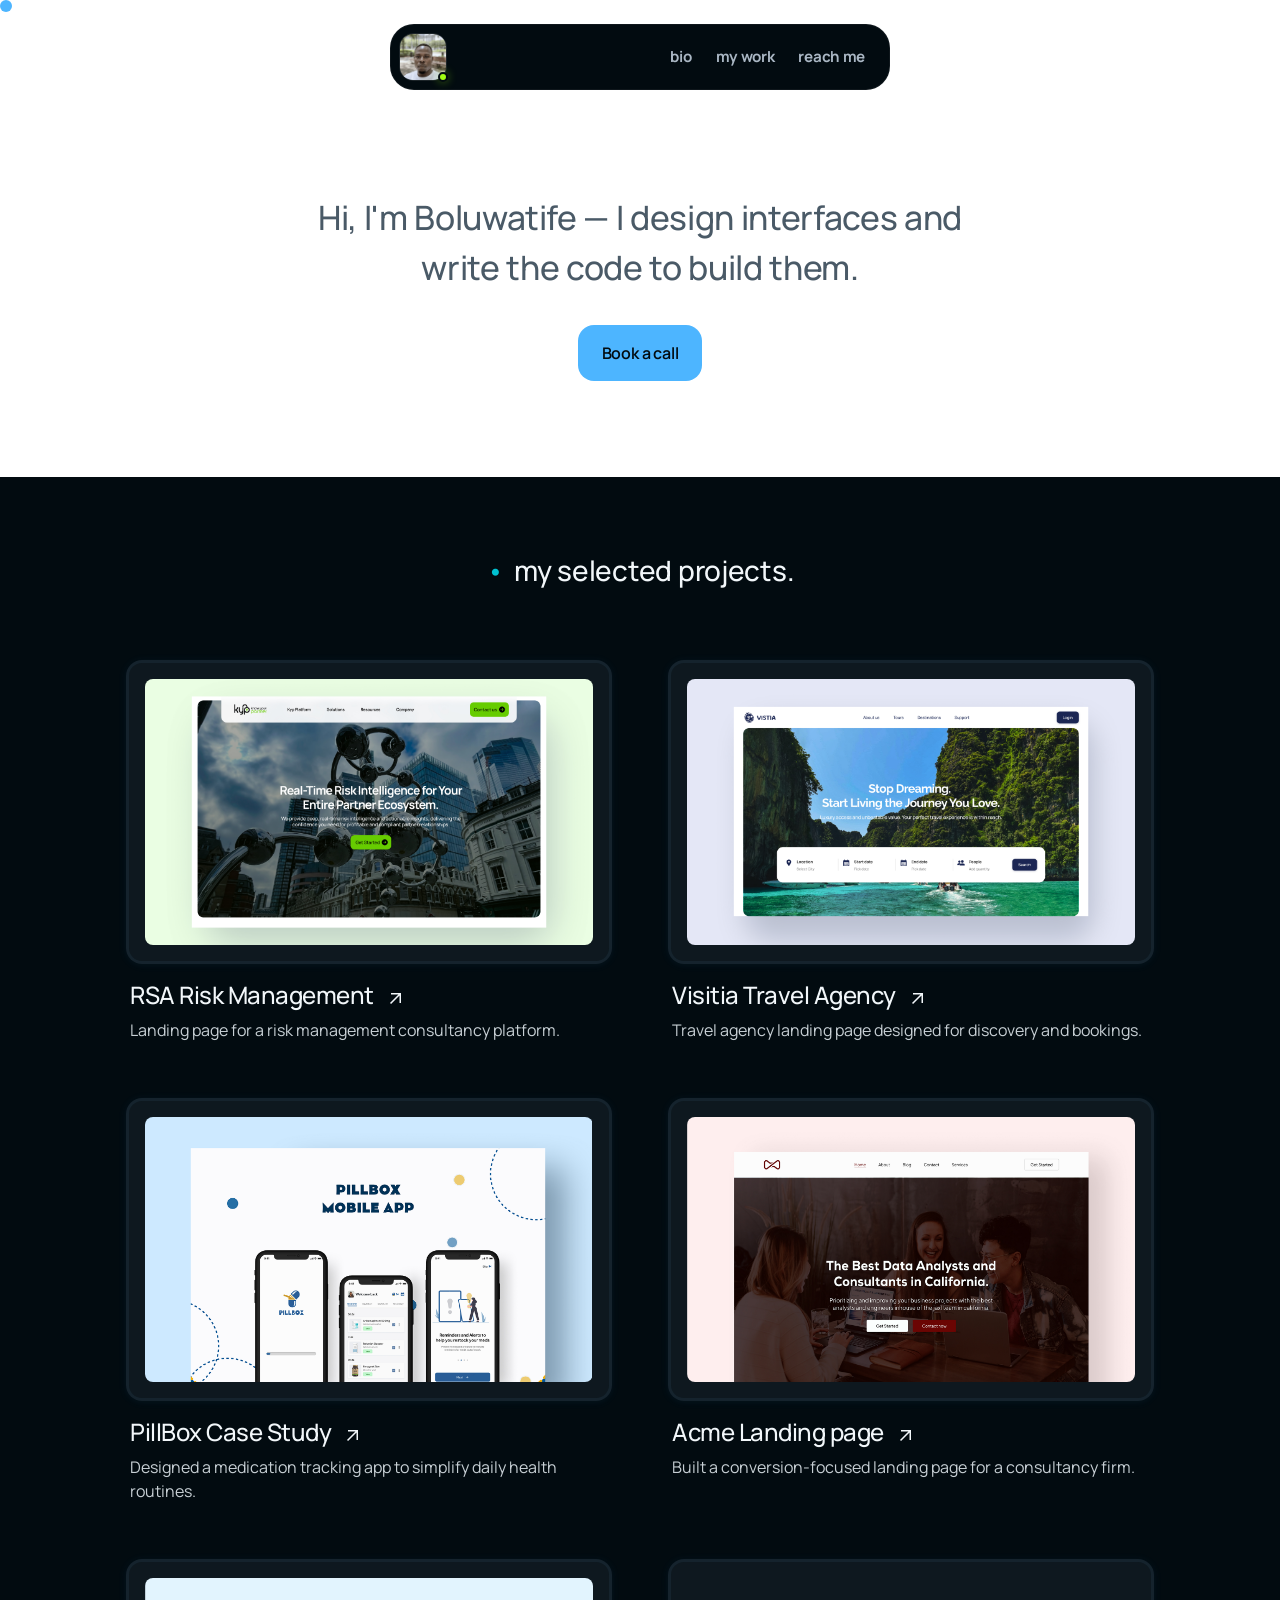
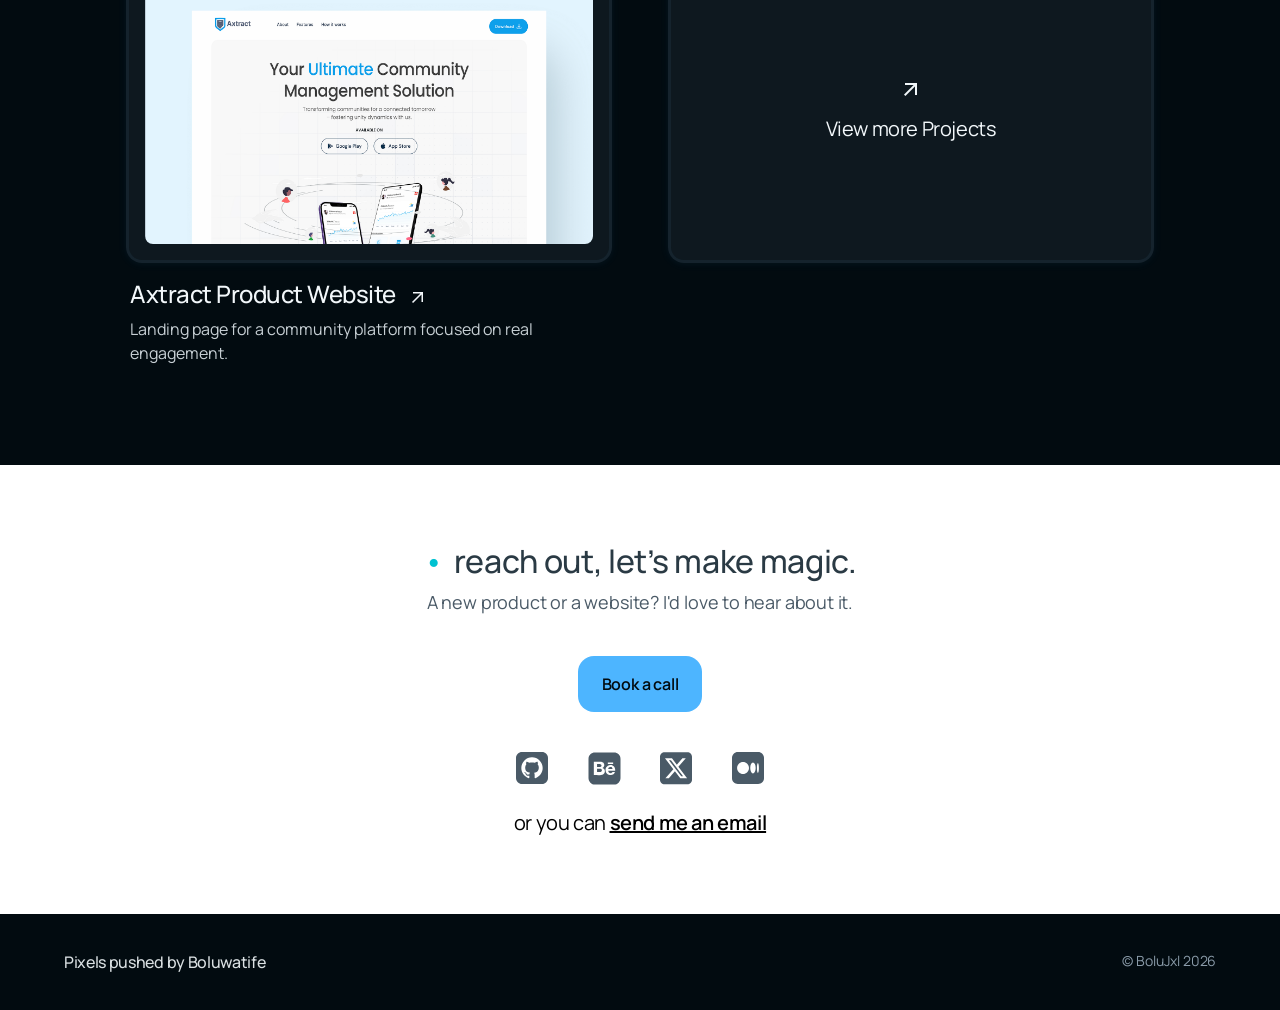
==== commit 4c73f669: "added more projects" ====
--- a/index.html
+++ b/index.html
@@ -73,100 +73,76 @@
         <div class="projects-grid">
 
             <article class="project-card">
-                <a href="#" class="project-card-link" aria-label="View ACME Landing page project">
-                    <div class="thumbnail">
-                        <img src="imgs/acme mockup.png" alt="ACME landing page design mockup showing a modern landing page with hero section" width="600" height="375">
-                    </div>
-
-                    <div class="project-title">
-                        <h2>
-                            Acme Landing page 
-
-                            <span class="material-symbols-outlined" aria-hidden="true">arrow_outward</span>
-
-                        </h2>
-
+                <a href="https://rsa-react.bolujxlstudio.com/" class="project-card-link" target="_blank" rel="noopener noreferrer" aria-label="View RSA Risk Management project">
+                    <div class="thumbnail">
+                        <img src="imgs/rsa mockup.jpg" alt="RSA Risk Management platform landing page" width="600" height="375">
+                    </div>
+                    <div class="project-title">
+                        <h2>
+                            RSA Risk Management
+                            <span class="material-symbols-outlined" aria-hidden="true">arrow_outward</span>
+                        </h2>
+                        <p class="desc">Landing page for a risk management consultancy platform.</p>
+                    </div>
+                </a>
+            </article>
+
+            <article class="project-card">
+                <a href="https://visitia.bolujxlstudio.com/" class="project-card-link" target="_blank" rel="noopener noreferrer" aria-label="View Visitia Travel Agency project">
+                    <div class="thumbnail">
+                        <img src="imgs/visitia mockup.jpg" alt="Visitia travel agency landing page showcasing destinations" width="600" height="375">
+                    </div>
+                    <div class="project-title">
+                        <h2>
+                            Visitia Travel Agency
+                            <span class="material-symbols-outlined" aria-hidden="true">arrow_outward</span>
+                        </h2>
+                        <p class="desc">Travel agency landing page designed for discovery and bookings.</p>
+                    </div>
+                </a>
+            </article>
+
+            <article class="project-card">
+                <a href="https://www.behance.net/gallery/179838149/Pillbox-Mobile-App-Design-Case-Study" class="project-card-link" target="_blank" rel="noopener noreferrer" aria-label="View PillBox Case Study project">
+                    <div class="thumbnail">
+                        <img src="imgs/pillbox mockup.png" alt="PillBox medication tracking app interface" width="600" height="375">
+                    </div>
+                    <div class="project-title">
+                        <h2>
+                            PillBox Case Study
+                            <span class="material-symbols-outlined" aria-hidden="true">arrow_outward</span>
+                        </h2>
+                        <p class="desc">Designed a medication tracking app to simplify daily health routines.</p>
+                    </div>
+                </a>
+            </article>
+
+            <article class="project-card">
+                <a href="https://consultancy-website-final-version.vercel.app/" class="project-card-link" target="_blank" rel="noopener noreferrer" aria-label="View ACME Landing page project">
+                    <div class="thumbnail">
+                        <img src="imgs/acme mockup.png" alt="ACME landing page design mockup" width="600" height="375">
+                    </div>
+                    <div class="project-title">
+                        <h2>
+                            Acme Landing page
+                            <span class="material-symbols-outlined" aria-hidden="true">arrow_outward</span>
+                        </h2>
                         <p class="desc">Built a conversion-focused landing page for a consultancy firm.</p>
                     </div>
                 </a>
             </article>
 
             <article class="project-card">
-                <a href="#" class="project-card-link" aria-label="View PillBox Case Study project">
-                    <div class="thumbnail">
-                        <img src="imgs/pillbox mockup.png" alt="PillBox pharmacy e-commerce store interface showing product catalog and shopping features" width="600" height="375">
-                    </div>
-
-                    <div class="project-title">
-                        <h2>
-                            PillBox Case Study
-
-                            <span class="material-symbols-outlined" aria-hidden="true">arrow_outward</span>
-
-                        </h2>
-
-                        <p class="desc">Designed a medication tracking app to simplify daily health routines.</p>
-                    </div>
-                </a>
-            </article>
-
-            <article class="project-card">
-                <a href="#" class="project-card-link" aria-label="View Axtract Product Website project">
-                    <div class="thumbnail">
-                        <img src="imgs/axtract mockup.png" alt="Axtract product website showing community management features and modern UI" width="600" height="375">
-                    </div>
-
+                <a href="https://axract-app-website-demo-15cxp71oc-bolujxls-projects.vercel.app/" class="project-card-link" target="_blank" rel="noopener noreferrer" aria-label="View Axtract Product Website project">
+                    <div class="thumbnail">
+                        <img src="imgs/axtract mockup.png" alt="Axtract product website interface" width="600" height="375">
+                    </div>
                     <div class="project-title">
                         <h2>
                             Axtract Product Website
-
-                            <span class="material-symbols-outlined" aria-hidden="true">arrow_outward</span>
-
-                        </h2>
-
+                            <span class="material-symbols-outlined" aria-hidden="true">arrow_outward</span>
+                        </h2>
                         <p class="desc">Landing page for a community platform focused on real engagement.</p>
-                    </div>
-                </a>
-            </article>
-
-            <article class="project-card">
-                <a href="#" class="project-card-link" aria-label="View Prexer brand and website project">
-                    <div class="thumbnail">
-
-                        <img src="imgs/prexer mockup.png" alt="Prexer brand website for creative agencies showing portfolio and case study pages" width="600" height="375">
-                    
-                    </div>
-
-                    <div class="project-title">
-                        <h2>
-                            Prexer brand & website 
-
-                            <span class="material-symbols-outlined" aria-hidden="true">arrow_outward</span>
-
-                        </h2>
-
-                        <p class="desc">Brand identity and landing page for a creative agency.</p>
-                    </div>
-                </a>
-            </article>
-
-            <article class="project-card">
-                <a href="#" class="project-card-link" aria-label="View DataCelot Solutions website project">
-                    <div class="thumbnail">
-
-                        <img src="imgs/datatcelot mockup.png" alt="DataCelot consultancy website with data analytics dashboards and service pages" width="600" height="375">
-                    
-                    </div>
-
-                    <div class="project-title">
-                        <h2>
-                            DataCelot Solutions website 
-
-                            <span class="material-symbols-outlined" aria-hidden="true">arrow_outward</span>
-
-                        </h2>
-
-                        <p class="desc">Company website for a data-driven consultancy firm.</p>
                     </div>
                 </a>
             </article>
@@ -182,8 +158,8 @@
                 </a>
             </div>
 
-           
-        </div>
+        </div>
+
 
     </section>
 
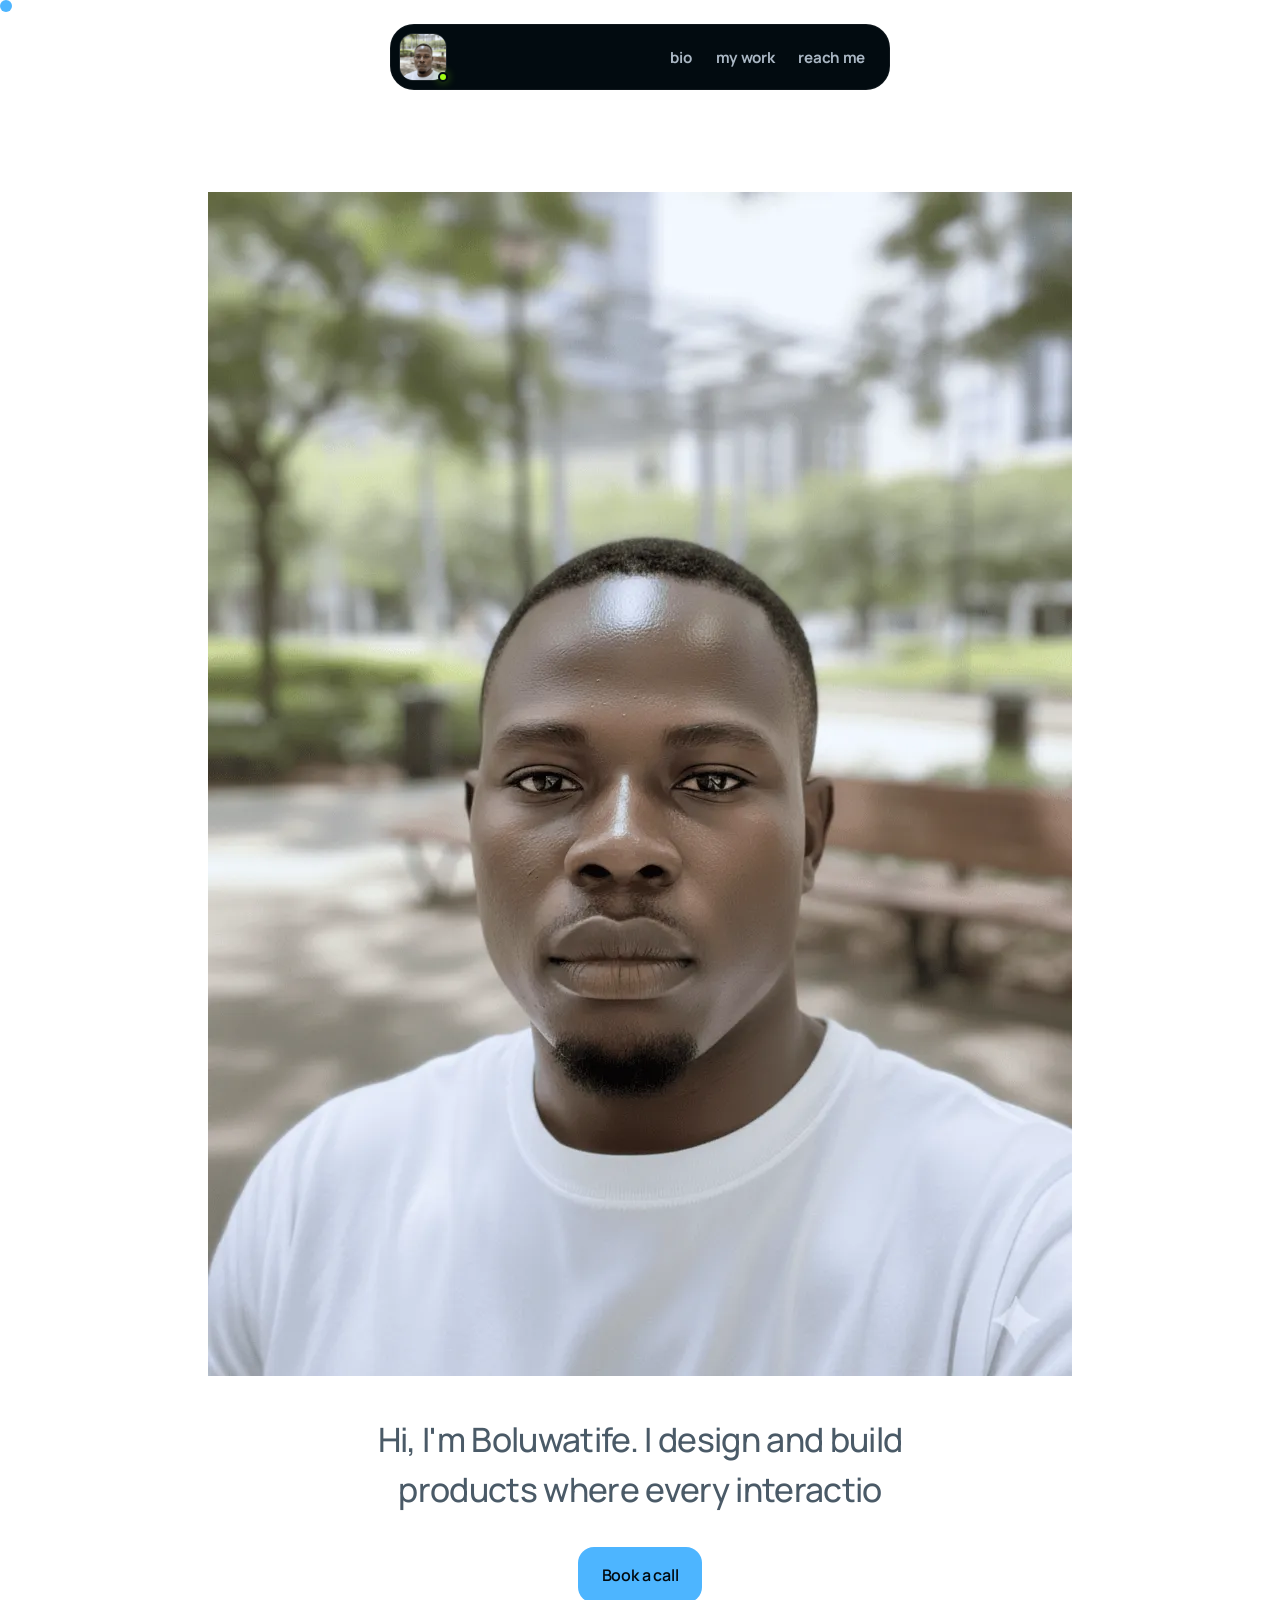
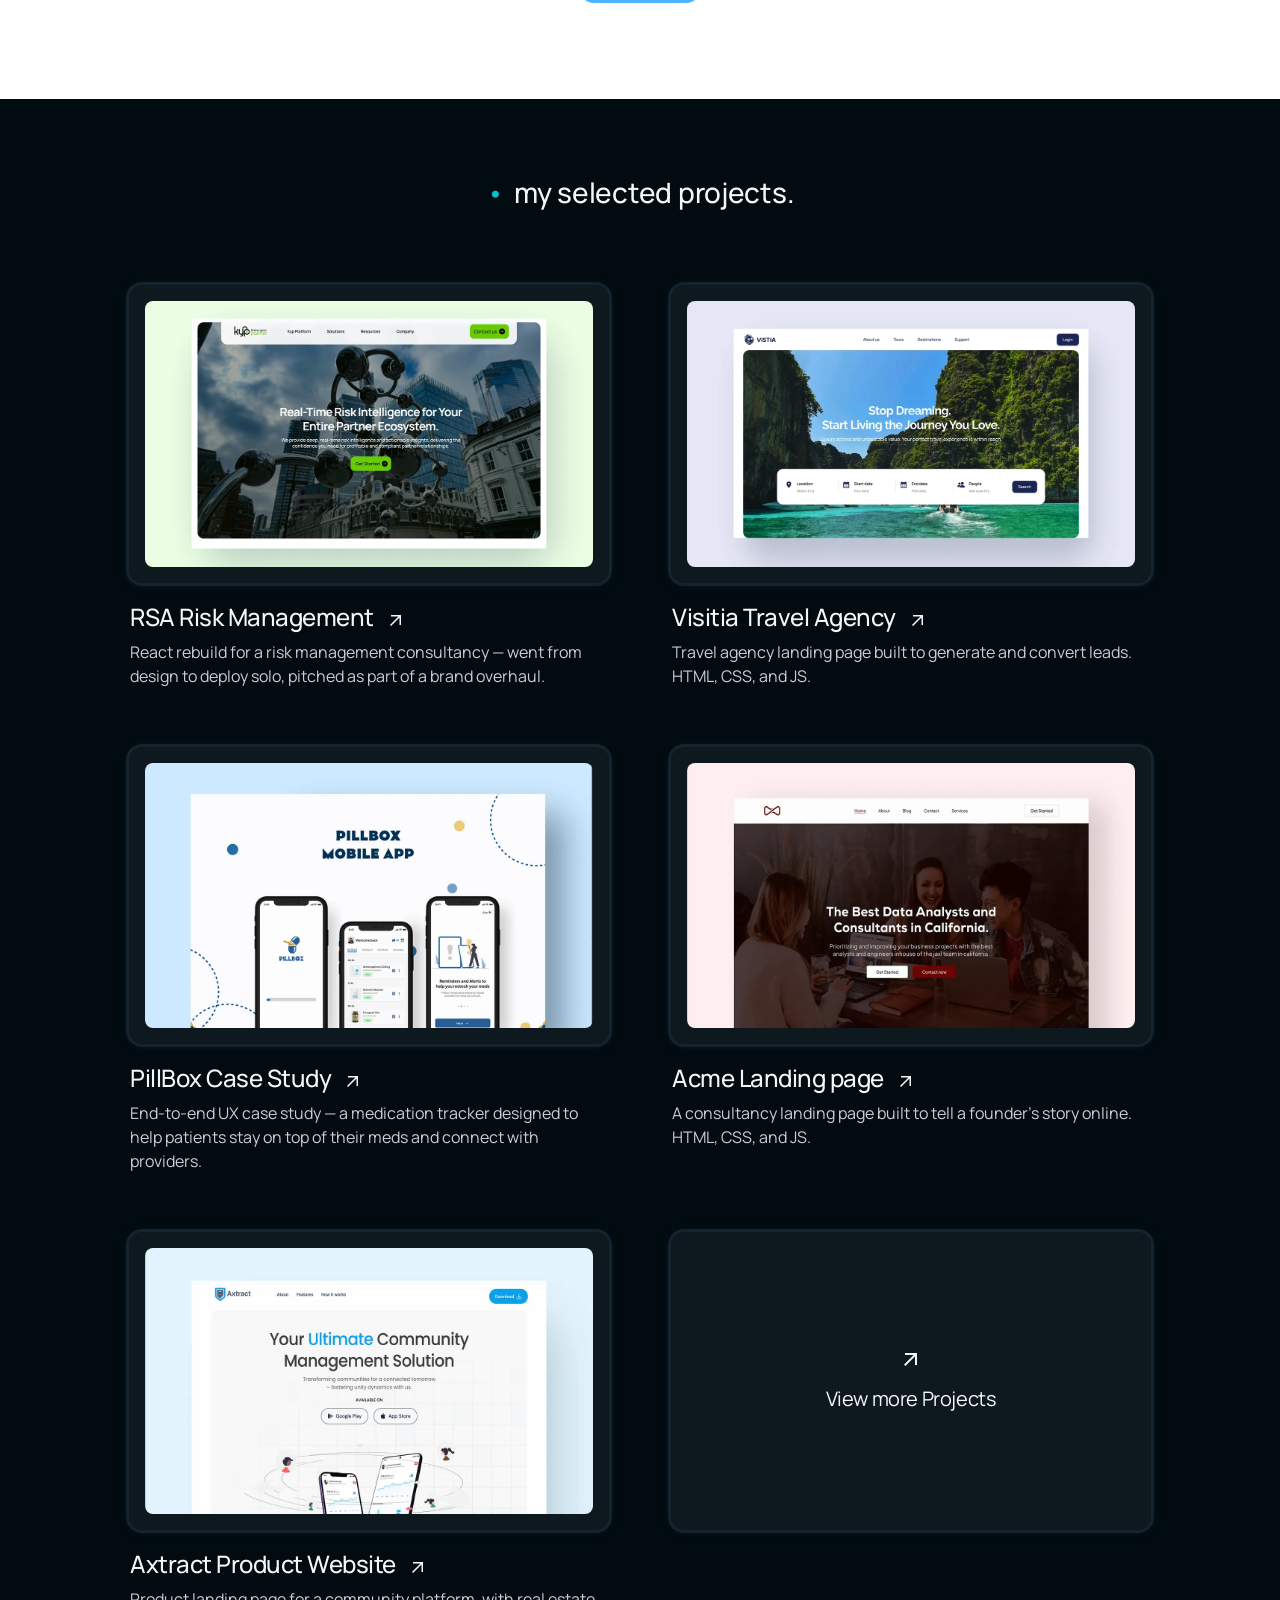
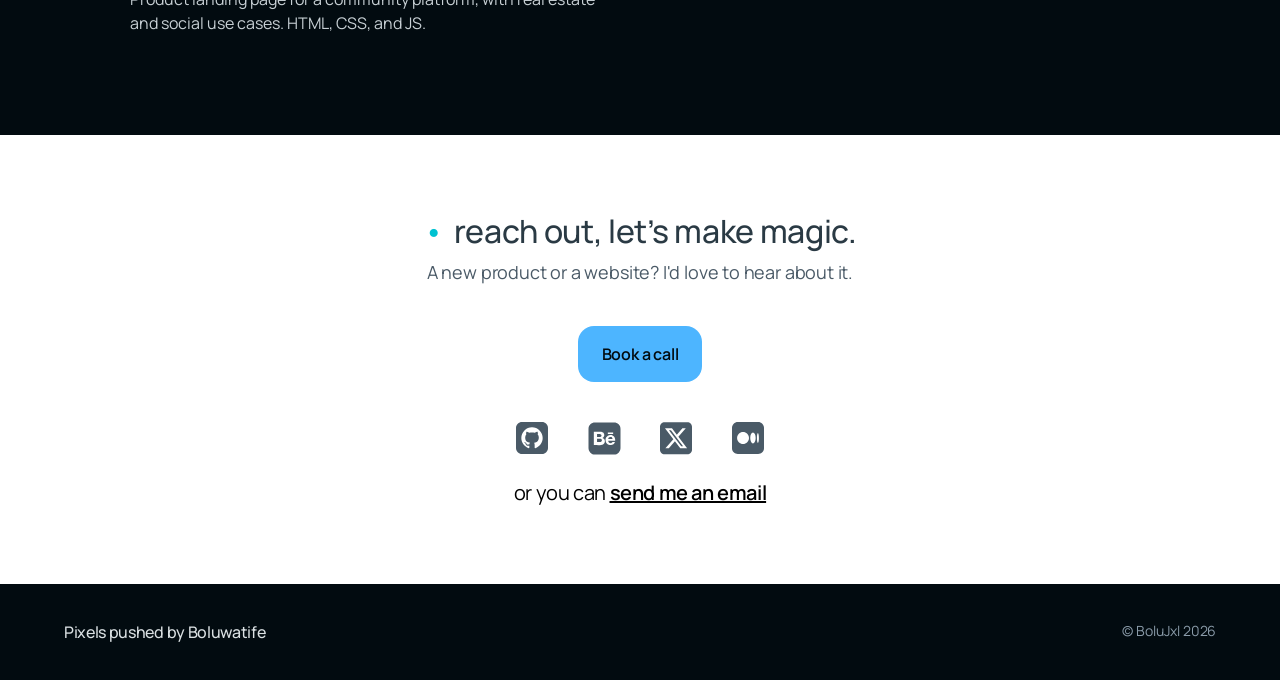
==== commit fc0f8286: "reducing bloat, adding ui changes" ====
--- a/index.html
+++ b/index.html
@@ -3,22 +3,55 @@
 <head>
     <meta charset="UTF-8">
     <meta name="viewport" content="width=device-width, initial-scale=1.0">
-    <meta name="description" content="Boluwatife is a UI Designer & Frontend Developer. I design interfaces and write the code to build them.">
+    <meta name="description" content="Boluwatife is a Product Designer & Frontend Engineer. I design and build products where every interaction feels like someone cared.">
     <meta name="author" content="Boluwatife Jakobe">
     <meta name="robots" content="index, follow">
     
-    <title>Boluwatife - UI/UX Designer & Frontend Engineer</title>
+    <title>Boluwatife — Product Designer & Frontend Engineer</title>
     
     <link rel="canonical" href="https://bolujxl.com/">
-    <link rel="icon" href="imgs/myfavicon.svg" type="image/svg+xml">
-    <link rel="shortcut icon" href="imgs/myfavicon.svg" type="image/svg+xml">
-    
-    <meta property="og:title" content="Boluwatife - UI Designer & Frontend Developer">
-    <meta property="og:description" content="I design interfaces and write the code to build them.">
+    <link rel="icon" href="imgs/biomimg.webp" type="image/webp">
+    <link rel="shortcut icon" href="imgs/biomimg.webp" type="image/webp">
+    
+    <meta property="og:title" content="Boluwatife — Product Designer & Frontend Engineer">
+    <meta property="og:description" content="I design and build products where every interaction feels like someone cared.">
     <meta property="og:type" content="website">
-    
+    <meta property="og:image" content="https://bolujxl.com/imgs/biomimg.webp">
+    <meta property="og:image:width" content="1200">
+    <meta property="og:image:height" content="630">
+    <meta property="og:url" content="https://bolujxl.com/">
+
+    <script type="application/ld+json">
+    {
+      "@context": "https://schema.org",
+      "@type": "Person",
+      "name": "Boluwatife Jakobe",
+      "givenName": "Boluwatife",
+      "url": "https://bolujxl.com/",
+      "image": "https://bolujxl.com/imgs/biomimg.webp",
+      "jobTitle": "Product Designer & Frontend Engineer",
+      "description": "Product designer and frontend engineer who builds products end to end — with unnecessary care for every detail.",
+      "sameAs": [
+        "https://github.com/Bolujxl",
+        "https://www.behance.net/boluJxl",
+        "https://x.com/Bolujxl",
+        "https://medium.com/@bolulawal99"
+      ],
+      "knowsAbout": [
+        "Product Design",
+        "UI/UX Design",
+        "Frontend Development",
+        "React",
+        "Figma",
+        "Webflow",
+        "Framer"
+      ]
+    }
+    </script>
+
+    <link rel="preconnect" href="https://fonts.googleapis.com">
+    <link rel="preconnect" href="https://fonts.gstatic.com" crossorigin>
     <link rel="stylesheet" href="https://fonts.googleapis.com/css2?family=Material+Symbols+Outlined:opsz,wght,FILL,GRAD@20..48,100..700,0..1,-50..200&icon_names=arrow_outward" />
-    <link href="https://fonts.googleapis.com/css2?family=Material+Symbols+Outlined" rel="stylesheet" />
     <link rel="stylesheet" href="colors.css">
     <link rel="stylesheet" href="style-responsive.css">
 </head>
@@ -29,13 +62,13 @@
 
         <nav class="nav-bar" aria-label="Main navigation">
             <a href="index.html" class="nav-brand" aria-label="Home">
-                <img src="imgs/biomimg.png" alt="Boluwatife" class="nav-avatar">
+                <img src="imgs/biomimg.webp" alt="Boluwatife" class="nav-avatar">
                 <span class="nav-status-dot"></span>
             </a>
             <ul class="nav-links">
-                 <a href="bio.html">bio</a>
-                 <a href="works.html">my work</a>
-                 <a href="#contact">reach me</a>
+                 <li><a href="bio.html">bio</a></li>
+                 <li><a href="works.html">my work</a></li>
+                 <li><a href="#contact">reach me</a></li>
             </ul>
         </nav>
         
@@ -43,18 +76,18 @@
 
     <main id="main-content">
     <section class="hero" aria-label="Introduction">
-        <div class="hero-text">
-            <h1>
-                Hi, I'm Boluwatife — I design interfaces and write the code to build them.
+    <div class="hero-text">
+            <div class="bio-avatar-home">
+                <img src="imgs/biomimg.webp" alt="Boluwatife">
+            </div>
+            <h1 aria-label="Hi, I'm Boluwatife. I design and build products where every interaction feels like someone cared.">
+                Hi, I'm Boluwatife. I design and build products where every interaction feels like someone cared.
             </h1>
 
-            
-
-            <a class="hero-btn" title="Contact Me" data-cal-link="bolujxl/30min" data-cal-config='{"layout":"month_view","useSlotsViewOnSmallScreen":"true"}'>
+            <a href="https://cal.com/bolujxl/30min" class="hero-btn" title="Contact Me" data-cal-link="bolujxl/30min" data-cal-config='{"layout":"month_view","useSlotsViewOnSmallScreen":"true"}'>
                 Book a call
             </a>
 
-            
         </div>
 
     </section>
@@ -75,14 +108,14 @@
             <article class="project-card">
                 <a href="https://rsa-react.bolujxlstudio.com/" class="project-card-link" target="_blank" rel="noopener noreferrer" aria-label="View RSA Risk Management project">
                     <div class="thumbnail">
-                        <img src="imgs/rsa mockup.jpg" alt="RSA Risk Management platform landing page" width="600" height="375">
+                        <img src="imgs/rsa mockup.webp" alt="RSA Risk Management platform landing page" width="600" height="375" loading="lazy">
                     </div>
                     <div class="project-title">
                         <h2>
                             RSA Risk Management
                             <span class="material-symbols-outlined" aria-hidden="true">arrow_outward</span>
                         </h2>
-                        <p class="desc">Landing page for a risk management consultancy platform.</p>
+                        <p class="desc">React rebuild for a risk management consultancy — went from design to deploy solo, pitched as part of a brand overhaul.</p>
                     </div>
                 </a>
             </article>
@@ -90,14 +123,14 @@
             <article class="project-card">
                 <a href="https://visitia.bolujxlstudio.com/" class="project-card-link" target="_blank" rel="noopener noreferrer" aria-label="View Visitia Travel Agency project">
                     <div class="thumbnail">
-                        <img src="imgs/visitia mockup.jpg" alt="Visitia travel agency landing page showcasing destinations" width="600" height="375">
+                        <img src="imgs/visitia mockup.webp" alt="Visitia travel agency landing page showcasing destinations" width="600" height="375" loading="lazy">
                     </div>
                     <div class="project-title">
                         <h2>
                             Visitia Travel Agency
                             <span class="material-symbols-outlined" aria-hidden="true">arrow_outward</span>
                         </h2>
-                        <p class="desc">Travel agency landing page designed for discovery and bookings.</p>
+                        <p class="desc">Travel agency landing page built to generate and convert leads. HTML, CSS, and JS.</p>
                     </div>
                 </a>
             </article>
@@ -105,14 +138,14 @@
             <article class="project-card">
                 <a href="https://www.behance.net/gallery/179838149/Pillbox-Mobile-App-Design-Case-Study" class="project-card-link" target="_blank" rel="noopener noreferrer" aria-label="View PillBox Case Study project">
                     <div class="thumbnail">
-                        <img src="imgs/pillbox mockup.png" alt="PillBox medication tracking app interface" width="600" height="375">
+                        <img src="imgs/pillbox mockup.webp" alt="PillBox medication tracking app interface" width="600" height="375" loading="lazy">
                     </div>
                     <div class="project-title">
                         <h2>
                             PillBox Case Study
                             <span class="material-symbols-outlined" aria-hidden="true">arrow_outward</span>
                         </h2>
-                        <p class="desc">Designed a medication tracking app to simplify daily health routines.</p>
+                        <p class="desc">End-to-end UX case study — a medication tracker designed to help patients stay on top of their meds and connect with providers.</p>
                     </div>
                 </a>
             </article>
@@ -120,14 +153,14 @@
             <article class="project-card">
                 <a href="https://consultancy-website-final-version.vercel.app/" class="project-card-link" target="_blank" rel="noopener noreferrer" aria-label="View ACME Landing page project">
                     <div class="thumbnail">
-                        <img src="imgs/acme mockup.png" alt="ACME landing page design mockup" width="600" height="375">
+                        <img src="imgs/acme mockup.webp" alt="ACME landing page design mockup" width="600" height="375" loading="lazy">
                     </div>
                     <div class="project-title">
                         <h2>
                             Acme Landing page
                             <span class="material-symbols-outlined" aria-hidden="true">arrow_outward</span>
                         </h2>
-                        <p class="desc">Built a conversion-focused landing page for a consultancy firm.</p>
+                        <p class="desc">A consultancy landing page built to tell a founder's story online. HTML, CSS, and JS.</p>
                     </div>
                 </a>
             </article>
@@ -135,14 +168,14 @@
             <article class="project-card">
                 <a href="https://axract-app-website-demo-15cxp71oc-bolujxls-projects.vercel.app/" class="project-card-link" target="_blank" rel="noopener noreferrer" aria-label="View Axtract Product Website project">
                     <div class="thumbnail">
-                        <img src="imgs/axtract mockup.png" alt="Axtract product website interface" width="600" height="375">
+                        <img src="imgs/axtract mockup.webp" alt="Axtract product website interface" width="600" height="375" loading="lazy">
                     </div>
                     <div class="project-title">
                         <h2>
                             Axtract Product Website
                             <span class="material-symbols-outlined" aria-hidden="true">arrow_outward</span>
                         </h2>
-                        <p class="desc">Landing page for a community platform focused on real engagement.</p>
+                        <p class="desc">Product landing page for a community platform, with real estate and social use cases. HTML, CSS, and JS.</p>
                     </div>
                 </a>
             </article>
@@ -150,7 +183,7 @@
             <div class="project-card-vm">
                 <a href="works.html" class="vm-fr-link" style="text-decoration: none; color: inherit;">
                     <div class="thumbnail">
-                        <div class="vm-fr" role="button" tabindex="0">
+                        <div class="vm-fr">
                             <span class="material-symbols-outlined" aria-hidden="true">arrow_outward</span>
                             View more Projects
                         </div>
@@ -177,7 +210,7 @@
 
             <div class="collabtext-btn">
 
-                <a class="hero-btn" title="Contact Me" data-cal-link="bolujxl/30min" data-cal-config='{"layout":"month_view","useSlotsViewOnSmallScreen":"true"}'>
+                <a href="https://cal.com/bolujxl/30min" class="hero-btn" title="Contact Me" data-cal-link="bolujxl/30min" data-cal-config='{"layout":"month_view","useSlotsViewOnSmallScreen":"true"}'>
                     Book a call
                 </a>
                     
@@ -218,7 +251,8 @@
     </footer>
     
     <div class="cursor-dot"></div>
-    <script src="script.js"></script>
+    <script defer src="script.js"></script>
+    <script defer src="cal.js"></script>
     
 </body>
 </html>
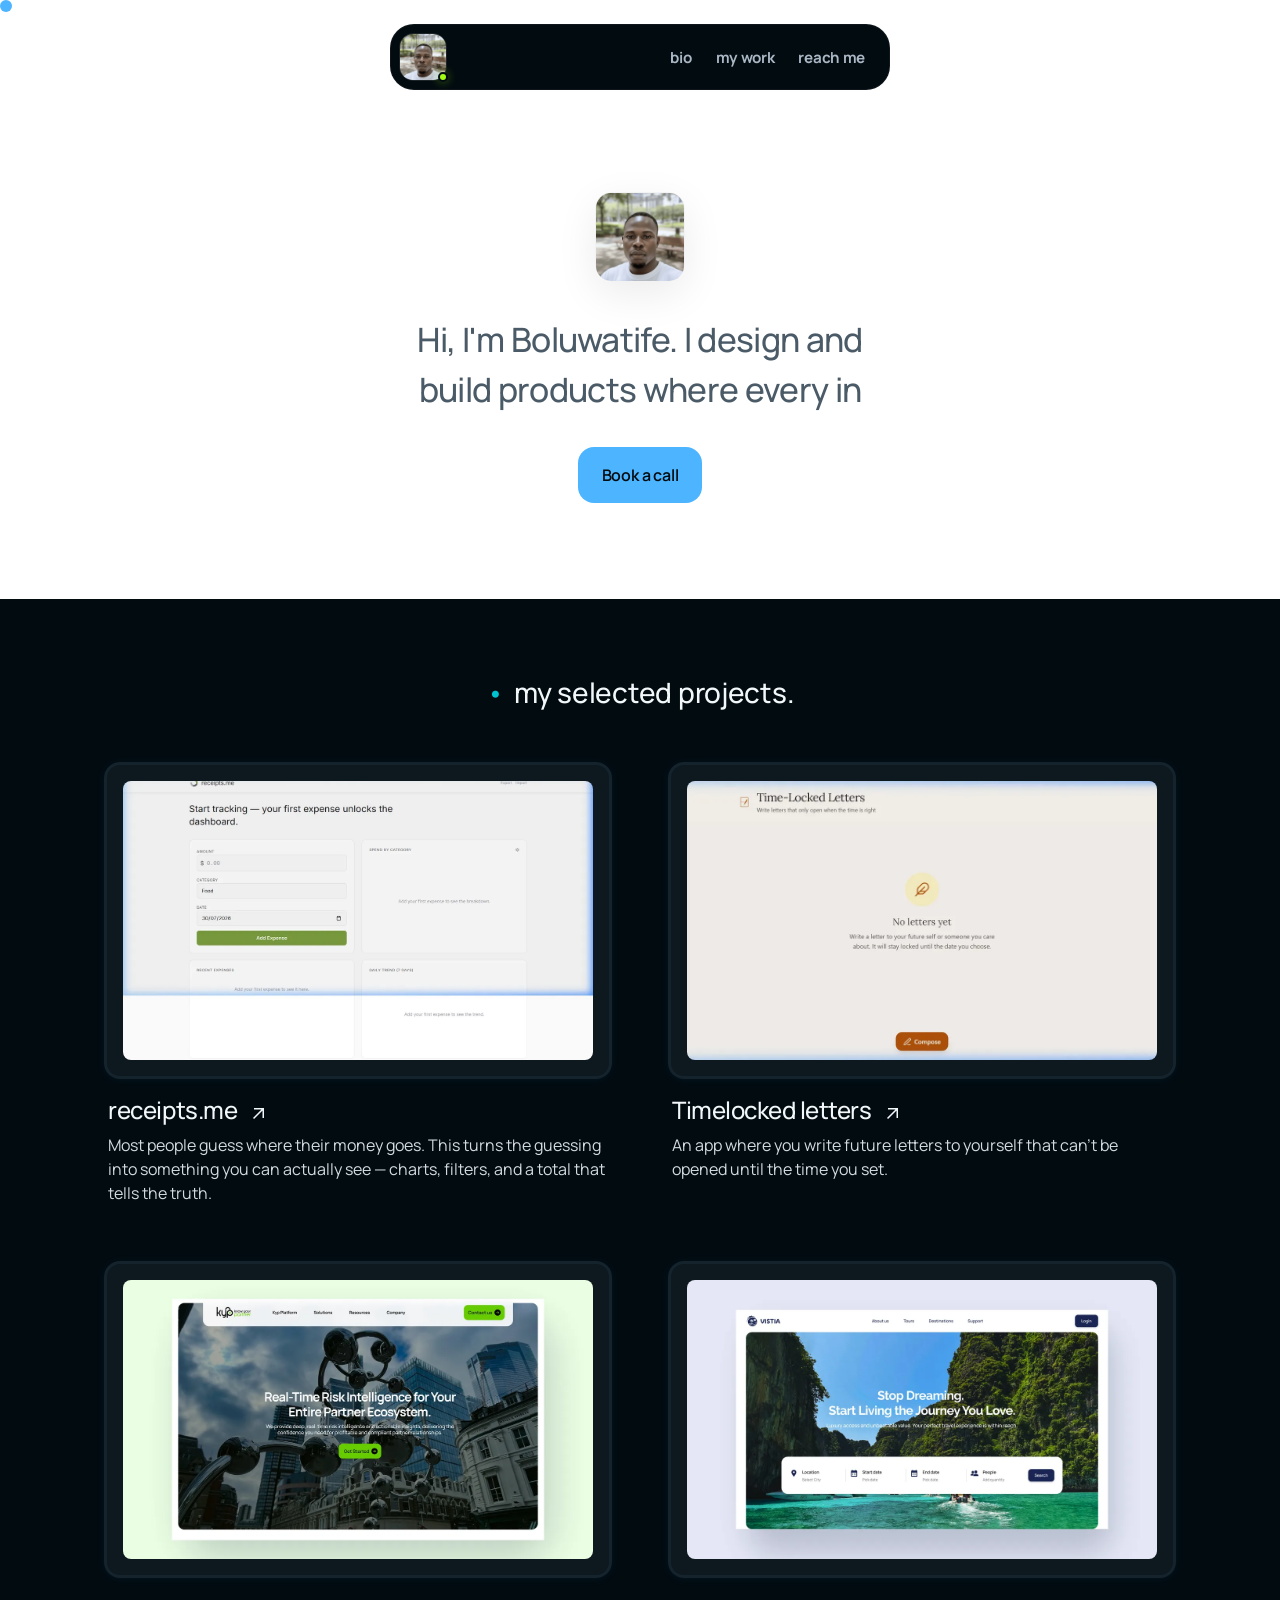
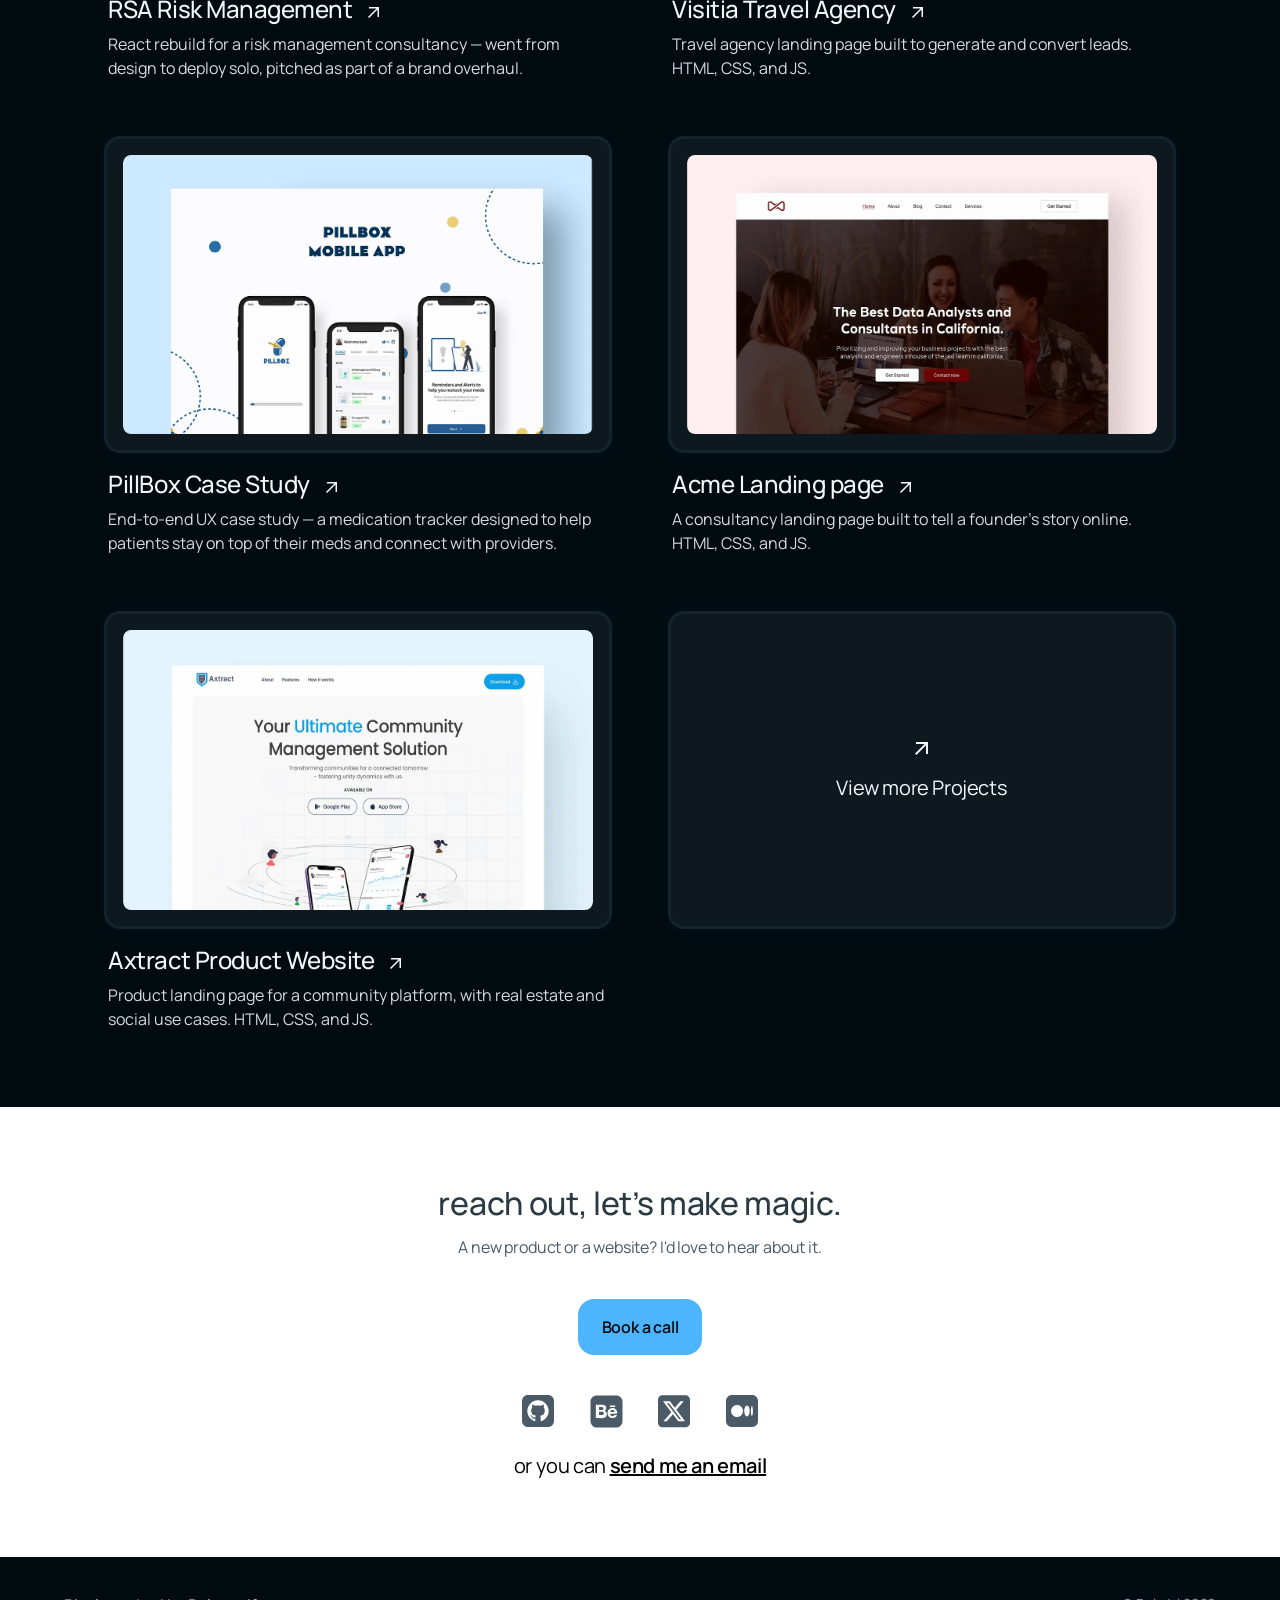
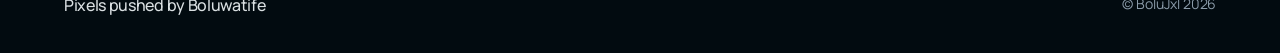
==== commit fa488103: "more projects added" ====
--- a/index.html
+++ b/index.html
@@ -1,20 +1,23 @@
 <!DOCTYPE html>
 <html lang="en">
+
 <head>
     <meta charset="UTF-8">
     <meta name="viewport" content="width=device-width, initial-scale=1.0">
-    <meta name="description" content="Boluwatife is a Product Designer & Frontend Engineer. I design and build products where every interaction feels like someone cared.">
+    <meta name="description"
+        content="Boluwatife is a Product Designer & Frontend Engineer. I design and build products where every interaction feels like someone cared.">
     <meta name="author" content="Boluwatife Jakobe">
     <meta name="robots" content="index, follow">
-    
+
     <title>Boluwatife — Product Designer & Frontend Engineer</title>
-    
+
     <link rel="canonical" href="https://bolujxl.com/">
     <link rel="icon" href="imgs/biomimg.webp" type="image/webp">
     <link rel="shortcut icon" href="imgs/biomimg.webp" type="image/webp">
-    
+
     <meta property="og:title" content="Boluwatife — Product Designer & Frontend Engineer">
-    <meta property="og:description" content="I design and build products where every interaction feels like someone cared.">
+    <meta property="og:description"
+        content="I design and build products where every interaction feels like someone cared.">
     <meta property="og:type" content="website">
     <meta property="og:image" content="https://bolujxl.com/imgs/biomimg.webp">
     <meta property="og:image:width" content="1200">
@@ -51,14 +54,16 @@
 
     <link rel="preconnect" href="https://fonts.googleapis.com">
     <link rel="preconnect" href="https://fonts.gstatic.com" crossorigin>
-    <link rel="stylesheet" href="https://fonts.googleapis.com/css2?family=Material+Symbols+Outlined:opsz,wght,FILL,GRAD@20..48,100..700,0..1,-50..200&icon_names=arrow_outward" />
+    <link rel="stylesheet"
+        href="https://fonts.googleapis.com/css2?family=Material+Symbols+Outlined:opsz,wght,FILL,GRAD@20..48,100..700,0..1,-50..200&icon_names=arrow_outward" />
     <link rel="stylesheet" href="colors.css">
     <link rel="stylesheet" href="style-responsive.css">
 </head>
+
 <body>
     <a href="#main-content" class="skip-link">Skip to main content</a>
 
-    <header class="header"> 
+    <header class="header">
 
         <nav class="nav-bar" aria-label="Main navigation">
             <a href="index.html" class="nav-brand" aria-label="Home">
@@ -66,193 +71,256 @@
                 <span class="nav-status-dot"></span>
             </a>
             <ul class="nav-links">
-                 <li><a href="bio.html">bio</a></li>
-                 <li><a href="works.html">my work</a></li>
-                 <li><a href="#contact">reach me</a></li>
+                <li><a href="bio.html">bio</a></li>
+                <li><a href="works.html">my work</a></li>
+                <li><a href="#contact">reach me</a></li>
             </ul>
         </nav>
-        
+
     </header>
 
     <main id="main-content">
-    <section class="hero" aria-label="Introduction">
-    <div class="hero-text">
-            <div class="bio-avatar-home">
-                <img src="imgs/biomimg.webp" alt="Boluwatife">
-            </div>
-            <h1 aria-label="Hi, I'm Boluwatife. I design and build products where every interaction feels like someone cared.">
-                Hi, I'm Boluwatife. I design and build products where every interaction feels like someone cared.
-            </h1>
-
-            <a href="https://cal.com/bolujxl/30min" class="hero-btn" title="Contact Me" data-cal-link="bolujxl/30min" data-cal-config='{"layout":"month_view","useSlotsViewOnSmallScreen":"true"}'>
-                Book a call
-            </a>
-
-        </div>
-
-    </section>
-
-    <section class="projects" id="projects">
-        <div class="projects-heading">
-
-            <h2 class="main-head">
-                my selected projects.
-            </h2>
-
-            
-            
-        </div>
-
-        <div class="projects-grid">
-
-            <article class="project-card">
-                <a href="https://rsa-react.bolujxlstudio.com/" class="project-card-link" target="_blank" rel="noopener noreferrer" aria-label="View RSA Risk Management project">
-                    <div class="thumbnail">
-                        <img src="imgs/rsa mockup.webp" alt="RSA Risk Management platform landing page" width="600" height="375" loading="lazy">
-                    </div>
-                    <div class="project-title">
-                        <h2>
-                            RSA Risk Management
-                            <span class="material-symbols-outlined" aria-hidden="true">arrow_outward</span>
-                        </h2>
-                        <p class="desc">React rebuild for a risk management consultancy — went from design to deploy solo, pitched as part of a brand overhaul.</p>
-                    </div>
-                </a>
-            </article>
-
-            <article class="project-card">
-                <a href="https://visitia.bolujxlstudio.com/" class="project-card-link" target="_blank" rel="noopener noreferrer" aria-label="View Visitia Travel Agency project">
-                    <div class="thumbnail">
-                        <img src="imgs/visitia mockup.webp" alt="Visitia travel agency landing page showcasing destinations" width="600" height="375" loading="lazy">
-                    </div>
-                    <div class="project-title">
-                        <h2>
-                            Visitia Travel Agency
-                            <span class="material-symbols-outlined" aria-hidden="true">arrow_outward</span>
-                        </h2>
-                        <p class="desc">Travel agency landing page built to generate and convert leads. HTML, CSS, and JS.</p>
-                    </div>
-                </a>
-            </article>
-
-            <article class="project-card">
-                <a href="https://www.behance.net/gallery/179838149/Pillbox-Mobile-App-Design-Case-Study" class="project-card-link" target="_blank" rel="noopener noreferrer" aria-label="View PillBox Case Study project">
-                    <div class="thumbnail">
-                        <img src="imgs/pillbox mockup.webp" alt="PillBox medication tracking app interface" width="600" height="375" loading="lazy">
-                    </div>
-                    <div class="project-title">
-                        <h2>
-                            PillBox Case Study
-                            <span class="material-symbols-outlined" aria-hidden="true">arrow_outward</span>
-                        </h2>
-                        <p class="desc">End-to-end UX case study — a medication tracker designed to help patients stay on top of their meds and connect with providers.</p>
-                    </div>
-                </a>
-            </article>
-
-            <article class="project-card">
-                <a href="https://consultancy-website-final-version.vercel.app/" class="project-card-link" target="_blank" rel="noopener noreferrer" aria-label="View ACME Landing page project">
-                    <div class="thumbnail">
-                        <img src="imgs/acme mockup.webp" alt="ACME landing page design mockup" width="600" height="375" loading="lazy">
-                    </div>
-                    <div class="project-title">
-                        <h2>
-                            Acme Landing page
-                            <span class="material-symbols-outlined" aria-hidden="true">arrow_outward</span>
-                        </h2>
-                        <p class="desc">A consultancy landing page built to tell a founder's story online. HTML, CSS, and JS.</p>
-                    </div>
-                </a>
-            </article>
-
-            <article class="project-card">
-                <a href="https://axract-app-website-demo-15cxp71oc-bolujxls-projects.vercel.app/" class="project-card-link" target="_blank" rel="noopener noreferrer" aria-label="View Axtract Product Website project">
-                    <div class="thumbnail">
-                        <img src="imgs/axtract mockup.webp" alt="Axtract product website interface" width="600" height="375" loading="lazy">
-                    </div>
-                    <div class="project-title">
-                        <h2>
-                            Axtract Product Website
-                            <span class="material-symbols-outlined" aria-hidden="true">arrow_outward</span>
-                        </h2>
-                        <p class="desc">Product landing page for a community platform, with real estate and social use cases. HTML, CSS, and JS.</p>
-                    </div>
-                </a>
-            </article>
-
-            <div class="project-card-vm">
-                <a href="works.html" class="vm-fr-link" style="text-decoration: none; color: inherit;">
-                    <div class="thumbnail">
-                        <div class="vm-fr">
-                            <span class="material-symbols-outlined" aria-hidden="true">arrow_outward</span>
-                            View more Projects
-                        </div>
-                    </div>
-                </a>
-            </div>
-
-        </div>
-
-
-    </section>
-
-<section class="collab" id="contact">
-        <div class="collab-heading">
-            <h2 class="main-head-light">
-               reach out, let’s make magic.
-            </h2>
-
-            <p>A new product or a website? I'd love to hear about it.</p>
-            
-        </div>
-
-        <div class="collab-socials">
-
-            <div class="collabtext-btn">
-
-                <a href="https://cal.com/bolujxl/30min" class="hero-btn" title="Contact Me" data-cal-link="bolujxl/30min" data-cal-config='{"layout":"month_view","useSlotsViewOnSmallScreen":"true"}'>
+        <section class="hero" aria-label="Introduction">
+            <div class="hero-text">
+                <div class="bio-avatar-home">
+                    <img src="imgs/biomimg.webp" alt="Boluwatife">
+                </div>
+                <h1
+                    aria-label="Hi, I'm Boluwatife. I design and build products where every interaction feels like someone cared.">
+                    Hi, I'm Boluwatife. I design and build products where every interaction feels like someone cared.
+                </h1>
+
+                <a href="https://cal.com/bolujxl/30min" class="hero-btn" title="Contact Me"
+                    data-cal-link="bolujxl/30min"
+                    data-cal-config='{"layout":"month_view","useSlotsViewOnSmallScreen":"true"}'>
                     Book a call
                 </a>
-                    
-            </div>
-
-            <div class="socials">
-                <div class="sm-icons">
-
-                    <a class="sm-icon" href="https://github.com/Bolujxl" target="_blank" rel="noopener noreferrer" aria-label="Check my code on GitHub">
-                        <img src="imgs/collaborate/github.svg" alt="GitHub">
-                    </a>
-
-                    <a class="sm-icon" href="https://www.behance.net/boluJxl" target="_blank" rel="noopener noreferrer" aria-label="View my work on Behance">
-                        <img src="imgs/collaborate/mage_behance.svg" alt="Behance">
-                    </a>       
-
-                    <a class="sm-icon" href="https://x.com/Bolujxl" target="_blank" rel="noopener noreferrer" aria-label="Follow me on X (Twitter)">
-                        <img src="imgs/collaborate/xcom.svg" alt="X">
-                    </a>
-
-                    <a class="sm-icon" href="https://medium.com/@bolulawal99" target="_blank" rel="noopener noreferrer" aria-label="Read my articles on Medium">
-                        <img src="imgs/medium.svg" alt="Medium">
+
+            </div>
+
+        </section>
+
+        <section class="projects" id="projects">
+            <div class="projects-heading">
+
+                <h2 class="main-head">
+                    my selected projects.
+                </h2>
+
+
+
+            </div>
+
+            <div class="projects-grid">
+
+                <article class="project-card">
+                    <a href="https://receipts-me.vercel.app/" class="project-card-link" target="_blank"
+                        rel="noopener noreferrer" aria-label="View receipts.me expense tracker project">
+                        <div class="thumbnail">
+                            <img src="imgs/receipts.webp" alt="receipts.me expense tracking dashboard" width="600"
+                                height="375" loading="lazy">
+                        </div>
+                        <div class="project-title">
+                            <h2>
+                                receipts.me
+                                <span class="material-symbols-outlined" aria-hidden="true">arrow_outward</span>
+                            </h2>
+                            <p class="desc">Most people guess where their money goes. This turns the guessing into
+                                something you can actually see — charts, filters, and a total that tells the truth.</p>
+                        </div>
+                    </a>
+                </article>
+
+                <article class="project-card">
+                    <a href="https://the-timelockedapp.vercel.app/" class="project-card-link" target="_blank"
+                        rel="noopener noreferrer" aria-label="View Timelocked letters project">
+                        <div class="thumbnail">
+                            <img src="imgs/timelocked.webp" alt="Timelocked letters website interface" width="600"
+                                height="375" loading="lazy">
+                        </div>
+                        <div class="project-title">
+                            <h2>
+                                Timelocked letters
+                                <span class="material-symbols-outlined" aria-hidden="true">arrow_outward</span>
+                            </h2>
+                            <p class="desc">An app where you write future letters to yourself that can't be opened until
+                                the time you set.</p>
+                        </div>
+                    </a>
+                </article>
+
+                <article class="project-card">
+                    <a href="https://rsa-react.bolujxlstudio.com/" class="project-card-link" target="_blank"
+                        rel="noopener noreferrer" aria-label="View RSA Risk Management project">
+                        <div class="thumbnail">
+                            <img src="imgs/rsa mockup.webp" alt="RSA Risk Management platform landing page" width="600"
+                                height="375" loading="lazy">
+                        </div>
+                        <div class="project-title">
+                            <h2>
+                                RSA Risk Management
+                                <span class="material-symbols-outlined" aria-hidden="true">arrow_outward</span>
+                            </h2>
+                            <p class="desc">React rebuild for a risk management consultancy — went from design to deploy
+                                solo, pitched as part of a brand overhaul.</p>
+                        </div>
+                    </a>
+                </article>
+
+                <article class="project-card">
+                    <a href="https://visitia.bolujxlstudio.com/" class="project-card-link" target="_blank"
+                        rel="noopener noreferrer" aria-label="View Visitia Travel Agency project">
+                        <div class="thumbnail">
+                            <img src="imgs/visitia mockup.webp"
+                                alt="Visitia travel agency landing page showcasing destinations" width="600"
+                                height="375" loading="lazy">
+                        </div>
+                        <div class="project-title">
+                            <h2>
+                                Visitia Travel Agency
+                                <span class="material-symbols-outlined" aria-hidden="true">arrow_outward</span>
+                            </h2>
+                            <p class="desc">Travel agency landing page built to generate and convert leads. HTML, CSS,
+                                and JS.</p>
+                        </div>
+                    </a>
+                </article>
+
+                <article class="project-card">
+                    <a href="https://www.behance.net/gallery/179838149/Pillbox-Mobile-App-Design-Case-Study"
+                        class="project-card-link" target="_blank" rel="noopener noreferrer"
+                        aria-label="View PillBox Case Study project">
+                        <div class="thumbnail">
+                            <img src="imgs/pillbox mockup.webp" alt="PillBox medication tracking app interface"
+                                width="600" height="375" loading="lazy">
+                        </div>
+                        <div class="project-title">
+                            <h2>
+                                PillBox Case Study
+                                <span class="material-symbols-outlined" aria-hidden="true">arrow_outward</span>
+                            </h2>
+                            <p class="desc">End-to-end UX case study — a medication tracker designed to help patients
+                                stay on top of their meds and connect with providers.</p>
+                        </div>
+                    </a>
+                </article>
+
+                <article class="project-card">
+                    <a href="https://consultancy-website-final-version.vercel.app/" class="project-card-link"
+                        target="_blank" rel="noopener noreferrer" aria-label="View ACME Landing page project">
+                        <div class="thumbnail">
+                            <img src="imgs/acme mockup.webp" alt="ACME landing page design mockup" width="600"
+                                height="375" loading="lazy">
+                        </div>
+                        <div class="project-title">
+                            <h2>
+                                Acme Landing page
+                                <span class="material-symbols-outlined" aria-hidden="true">arrow_outward</span>
+                            </h2>
+                            <p class="desc">A consultancy landing page built to tell a founder's story online. HTML,
+                                CSS, and JS.</p>
+                        </div>
+                    </a>
+                </article>
+
+                <article class="project-card">
+                    <a href="https://axract-app-website-demo.vercel.app/" class="project-card-link" target="_blank"
+                        rel="noopener noreferrer" aria-label="View Axtract Product Website project">
+                        <div class="thumbnail">
+                            <img src="imgs/axtract mockup.webp" alt="Axtract product website interface" width="600"
+                                height="375" loading="lazy">
+                        </div>
+                        <div class="project-title">
+                            <h2>
+                                Axtract Product Website
+                                <span class="material-symbols-outlined" aria-hidden="true">arrow_outward</span>
+                            </h2>
+                            <p class="desc">Product landing page for a community platform, with real estate and social
+                                use cases. HTML, CSS, and JS.</p>
+                        </div>
+                    </a>
+                </article>
+
+                <div class="project-card-vm">
+                    <a href="works.html" class="vm-fr-link" style="text-decoration: none; color: inherit;">
+                        <div class="thumbnail">
+                            <div class="vm-fr">
+                                <span class="material-symbols-outlined" aria-hidden="true">arrow_outward</span>
+                                View more Projects
+                            </div>
+                        </div>
                     </a>
                 </div>
 
-               
-                <p>or you can <a href="mailto:bolujxl2@gmail.com" class="email-link">send me an email</a></p>
-
-            </div>
-
-        </div>
-    </section>
+            </div>
+
+
+        </section>
+
+        <section class="collab" id="contact">
+            <div class="collab-heading">
+                <h2 class="main-head-light">
+                    reach out, let’s make magic.
+                </h2>
+
+                <p>A new product or a website? I'd love to hear about it.</p>
+
+            </div>
+
+            <div class="collab-socials">
+
+                <div class="collabtext-btn">
+
+                    <a href="https://cal.com/bolujxl/30min" class="hero-btn" title="Contact Me"
+                        data-cal-link="bolujxl/30min"
+                        data-cal-config='{"layout":"month_view","useSlotsViewOnSmallScreen":"true"}'>
+                        Book a call
+                    </a>
+
+                </div>
+
+                <div class="socials">
+                    <div class="sm-icons">
+
+                        <a class="sm-icon" href="https://github.com/Bolujxl" target="_blank" rel="noopener noreferrer"
+                            aria-label="Check my code on GitHub">
+                            <img src="imgs/collaborate/github.svg" alt="GitHub">
+                        </a>
+
+                        <a class="sm-icon" href="https://www.behance.net/boluJxl" target="_blank"
+                            rel="noopener noreferrer" aria-label="View my work on Behance">
+                            <img src="imgs/collaborate/mage_behance.svg" alt="Behance">
+                        </a>
+
+                        <a class="sm-icon" href="https://x.com/Bolujxl" target="_blank" rel="noopener noreferrer"
+                            aria-label="Follow me on X (Twitter)">
+                            <img src="imgs/collaborate/xcom.svg" alt="X">
+                        </a>
+
+                        <a class="sm-icon" href="https://medium.com/@bolulawal99" target="_blank"
+                            rel="noopener noreferrer" aria-label="Read my articles on Medium">
+                            <img src="imgs/medium.svg" alt="Medium">
+                        </a>
+                    </div>
+
+
+                    <p>or you can <a href="mailto:bolujxl2@gmail.com" class="email-link">send me an email</a></p>
+
+                </div>
+
+            </div>
+        </section>
     </main>
 
     <footer class="footer">
         <p class="footer-create">Pixels pushed by Boluwatife</p>
         <p class="footer-copy">&copy; BoluJxl <span id="year"></span></p>
     </footer>
-    
+
     <div class="cursor-dot"></div>
     <script defer src="script.js"></script>
     <script defer src="cal.js"></script>
-    
+
 </body>
+
 </html>
--- a/style-responsive.css
+++ b/style-responsive.css
@@ -1,5 +1,5 @@
 @import url('https://fonts.googleapis.com/css2?family=Irish+Grover&family=Manrope:wght@200..800&display=swap');
-@import url('https://fonts.googleapis.com/css2?family=Syne:wght@400..800&display=swap');
+
 
 * {
     margin: 0;
@@ -34,7 +34,6 @@
     --space64: 4rem;
     --space72: 4.5rem;
     --space80: 5rem;
-    --roleNamefont: 'Irish Grover', sans-serif;
     --fontRegular: 400;
     --fontMedium: 500;
     --fontSemiBold: 600;
@@ -65,9 +64,6 @@
     --linksFontSize: 0.75rem;
     --sectiontagFontSize: 0.75rem;
     --sectionheadFontSize: 1rem;
-    --navTop: 1rem;
-    --box-shadow-nav: 0 1.8px 10px 0 rgba(8, 16, 50, 0.07);
-    --inner-shadow-nav: inset 0px 0px 6.55px 0px rgba(255, 255, 255, 0.08);
     --secondary-color: var(--surface-dark-50);
     --shadow-1: 0 1px 2px rgba(0, 0, 0, 0.04), 0 2px 4px rgba(0, 0, 0, 0.04);
     --shadow-2: 0 4px 8px rgba(0, 0, 0, 0.08), 0 2px 8px rgba(77, 184, 255, 0.12);
@@ -103,13 +99,13 @@
 }
 
 .main-page-offset {
-    padding-top: 6rem !important;
+    padding-top: 8rem !important;
     padding-bottom: 4rem;
 }
 
 @media (min-width: 768px) {
     .main-page-offset {
-        padding-top: 8rem !important;
+        padding-top: 9rem !important;
         padding-bottom: 6rem;
     }
 }
@@ -157,7 +153,6 @@
     display: flex;
     justify-content: space-between;
     align-items: center;
-    box-sizing: border-box;
     border-radius: 24px;
     background-color: var(--surface-dark-50);
     border: 1px solid rgba(255, 255, 255, 0.05);
@@ -176,7 +171,7 @@
 .nav-avatar {
     width: 40px;
     height: 40px;
-    border-radius: 12px;
+    border-radius: var(--space12);
     object-fit: cover;
     border: 1px solid rgba(255, 255, 255, 0.1);
 }
@@ -185,8 +180,8 @@
     position: absolute;
     bottom: -1px;
     right: -1px;
-    width: 10px;
-    height: 10px;
+    width: var(--space10);
+    height: var(--space10);
     background-color: #a3ff12;
     border-radius: 50%;
     border: 2px solid var(--surface-dark-50);
@@ -196,77 +191,10 @@
 .nav-links {
     display: flex;
     align-items: center;
-    gap: var(--space16);
+    gap: var(--space24);
     margin: 0;
     padding: 0;
     list-style: none;
-}
-
-.nav-links a {
-    text-decoration: none;
-    font-size: 0.85rem;
-    color: rgba(255, 255, 255, 0.6);
-    transition: color 0.2s ease;
-    font-weight: var(--fontMedium);
-}
-
-@media (hover: hover) {
-
-    .nav-links a:hover,
-    .nav-links a.active-nav {
-        color: #ffffff;
-    }
-}
-
-.nav-links a:active,
-.nav-links a.active-nav {
-    color: #ffffff;
-}
-
-.status-dot {
-    width: 0.5rem;
-    height: 0.5rem;
-    border-radius: 50%;
-    background-color: var(--accent-color);
-    animation: pulse 1.5s ease-in-out infinite;
-}
-
-.reach-link {
-    display: inline-flex;
-    align-items: center;
-}
-
-.nav-links .status-dot {
-    margin-left: var(--space2);
-    align-self: flex-start;
-    position: relative;
-    top: -0.35em;
-}
-
-.reach-link .status-dot {
-    background-color: #078a00;
-    animation: pulse 1.5s ease-in-out infinite;
-    align-self: flex-start;
-    margin-top: 2px;
-}
-
-@keyframes pulse {
-
-    0%,
-    100% {
-        opacity: 1;
-        transform: scale(1);
-    }
-
-    50% {
-        opacity: 0.6;
-        transform: scale(1.2);
-    }
-}
-
-.nav-links {
-    display: flex;
-    gap: var(--space24);
 }
 
 .nav-links a {
@@ -380,7 +308,7 @@
 
 .projects,
 .collab {
-    padding: var(--sectionPadding) var(--sectionPadding);
+    padding: var(--sectionPadding);
     display: flex;
     flex-direction: column;
     gap: var(--sectionGap);
@@ -416,6 +344,7 @@
     line-height: 125%;
     width: 100%;
     letter-spacing: -0.01em;
+    margin-bottom: var(--space4);
 }
 
 .main-head::before {
@@ -436,13 +365,10 @@
     line-height: 125%;
     width: 100%;
     letter-spacing: -0.01em;
-}
-
-.main-head-light::before {
-    content: "\2022";
-    margin-right: var(--space4);
-    color: var(--accent-color);
-}
+    margin-bottom: var(--space4);
+}
+
+
 
 .projects-grid {
     display: flex;
@@ -532,11 +458,12 @@
     line-height: 125%;
     font-size: var(--font24);
     letter-spacing: -0.02em;
+    color: var(--darkSection-heading-color);
 }
 
 .project-title h2 span {
     padding: 0 0 0 0.75rem;
-    font-size: 1.25rem;
+    font-size: 1rem;
     margin: var(--space8) 0 0 0;
     cursor: pointer;
     transition: padding 0.2s ease-in, color 0.2s ease-in;
@@ -558,13 +485,10 @@
     color: var(--accent-color);
 }
 
-.desc {
-    font-size: var(--font16);
-    color: var(--whiteText90-color);
-    font-weight: var(--fontRegular);
-    line-height: 150%;
-    letter-spacing: 0;
-}
+    .desc {
+        font-size: var(--font16);
+        color: var(--whiteText90-color);
+    }
 
 .project-card-vm {
     display: flex;
@@ -629,7 +553,7 @@
 }
 
 .collab-heading p {
-    font-size: var(--font18);
+    font-size: var(--font16);
     line-height: 150%;
     font-weight: var(--fontRegular);
     letter-spacing: -0.01em;
@@ -673,12 +597,12 @@
 
 .sm-icons {
     display: flex;
-    gap: var(--space24);
+    gap: var(--space20);
 }
 
 .sm-icon {
-    width: var(--space48);
-    height: var(--space48);
+    width: var(--space44);
+    height: var(--space44);
     display: flex;
     align-items: center;
     justify-content: center;
@@ -715,7 +639,7 @@
 }
 
 .socials p {
-    font-size: var(--font20);
+    font-size: var(--font16);
     font-weight: var(--fontRegular);
 }
 
@@ -739,12 +663,12 @@
 .footer {
     display: flex;
     flex-direction: column;
-    padding: 2rem;
+    padding: 1.5rem;
     box-sizing: border-box;
     background-color: var(--secondary-color);
     justify-content: space-between;
     align-items: left;
-    gap: var(--space8);
+    gap: var(--space12);
 }
 
 .footer-copy {
@@ -759,16 +683,7 @@
     font-size: var(--font16);
 }
 
-.projects .main-head,
-.project-title h2 {
-    color: var(--darkSection-heading-color) !important;
-}
-
-.desc {
-    color: rgba(234, 242, 247, 0.85) !important;
-}
-
-@media only screen and (max-width: 374px) {
+@media (max-width: 374px) {
     :root {
         --sectiontagFontSize: 0.7rem;
         --sectionheadFontSize: 1rem;
@@ -790,10 +705,12 @@
 
     .hero-text {
         width: 100%;
+        align-items: flex-start;
     }
 
     .hero-text h1 {
         font-size: 1.25rem;
+        text-align: left;
     }
 
     .projects-grid {
@@ -809,11 +726,6 @@
     }
 
     .main-head-light {
-        width: 100%;
-    }
-
-    .project-card,
-    .project-card-vm {
         width: 100%;
     }
 
@@ -840,7 +752,7 @@
     }
 }
 
-@media only screen and (min-width: 375px) and (max-width: 413px) {
+@media (min-width: 375px) and (max-width: 413px) {
     :root {
         --sectiontagFontSize: 0.75rem;
         --sectionheadFontSize: 1.125rem;
@@ -862,10 +774,12 @@
 
     .hero-text {
         width: 100%;
+        align-items: flex-start;
     }
 
     .hero-text h1 {
         font-size: 1.375rem;
+        text-align: left;
     }
 
     .projects-grid {
@@ -878,11 +792,6 @@
 
     .main-head {
         width: 95%;
-    }
-
-    .project-card,
-    .project-card-vm {
-        width: 100%;
     }
 
     .footer {
@@ -892,7 +801,7 @@
     }
 }
 
-@media only screen and (min-width: 414px) and (max-width: 479px) {
+@media (min-width: 414px) and (max-width: 479px) {
     :root {
         --sectionPadding: 3rem 1rem;
         --sectiontagFontSize: 1rem;
@@ -920,6 +829,7 @@
     .hero-text {
         width: 90%;
         gap: var(--space32);
+        align-items: flex-start;
     }
 
     .hero-text h1 {
@@ -927,60 +837,21 @@
         text-align: left;
     }
 
-    .project-card,
-    .project-card-vm {
-        width: 100%;
-    }
-
     .projects-grid {
-        display: flex;
-        align-items: flex-start;
-        justify-content: center;
-        flex-wrap: wrap;
         gap: var(--cardGap);
-        padding: var(--space16);
-    }
-
-    .project-card,
-    .project-card-vm {
-        display: flex;
-        flex-direction: column;
-        width: 100%;
     }
 
     .project-title {
-        display: flex;
-        flex-direction: column;
-        color: var(--whiteText-color);
         gap: var(--space6);
-        padding: 0 0 0 var(--space4);
-        cursor: pointer;
     }
 
     .project-title h2 {
-        display: flex;
-        align-items: center;
-        justify-content: start;
-        font-weight: var(--fontMedium);
-        line-height: 125%;
         font-size: var(--font20);
-        letter-spacing: -0.02em;
-    }
-
-    .project-title h2 span {
-        padding: 0 0 0 0.75rem;
-        font-size: var(--font16);
-        margin: var(--space8) 0 0 0;
-        cursor: pointer;
-        transition: padding 0.2s ease-in, color 0.2s ease-in;
     }
 
     .desc {
         font-size: var(--font14);
         color: var(--whiteText90-color);
-        font-weight: var(--fontRegular);
-        line-height: 150%;
-        letter-spacing: 0;
     }
 
     .collab-heading p{
@@ -999,21 +870,7 @@
     }
 
     .vm-fr {
-        display: flex;
-        flex-direction: column;
-        align-items: center;
-        justify-content: center;
         gap: var(--space10);
-        width: 100%;
-        height: 100%;
-        color: var(--whiteText-color);
-        font-size: var(--font20);
-        cursor: pointer;
-        transition: color 0.3s ease-in;
-    }
-
-    .vm-fr span {
-        font-size: var(--font24);
     }
 
     .footer {
@@ -1022,7 +879,7 @@
     }
 }
 
-@media only screen and (min-width: 480px) and (max-width: 767px) {
+@media (min-width: 480px) and (max-width: 767px) {
     :root {
         --sectionPadding: 3rem 1.5rem;
         --sectiontagFontSize: 0.875rem;
@@ -1050,6 +907,7 @@
     .hero-text {
         width: 90%;
         gap: var(--space20);
+        align-items: flex-start;
     }
 
     .hero-text h1 {
@@ -1058,54 +916,20 @@
     }
 
     .projects-grid {
-        display: flex;
-        align-items: flex-start;
-        justify-content: center;
-        flex-wrap: wrap;
         gap: var(--cardGap);
-        padding: var(--space16);
-    }
-
-    .project-card,
-    .project-card-vm {
-        display: flex;
-        flex-direction: column;
-        width: 100%;
     }
 
     .project-title {
-        display: flex;
-        flex-direction: column;
-        color: var(--whiteText-color);
         gap: var(--space6);
-        padding: 0 0 0 var(--space4);
-        cursor: pointer;
     }
 
     .project-title h2 {
-        display: flex;
-        align-items: center;
-        justify-content: start;
-        font-weight: var(--fontMedium);
-        line-height: 125%;
         font-size: var(--font20);
-        letter-spacing: -0.02em;
-    }
-
-    .project-title h2 span {
-        padding: 0 0 0 0.75rem;
-        font-size: var(--font16);
-        margin: var(--space8) 0 0 0;
-        cursor: pointer;
-        transition: padding 0.2s ease-in, color 0.2s ease-in;
     }
 
     .desc {
         font-size: var(--font14);
         color: var(--whiteText90-color);
-        font-weight: var(--fontRegular);
-        line-height: 150%;
-        letter-spacing: 0;
     }
 
     @media (hover: hover) {
@@ -1120,21 +944,7 @@
     }
 
     .vm-fr {
-        display: flex;
-        flex-direction: column;
-        align-items: center;
-        justify-content: center;
         gap: var(--space10);
-        width: 100%;
-        height: 100%;
-        color: var(--whiteText-color);
-        font-size: var(--font20);
-        cursor: pointer;
-        transition: color 0.3s ease-in;
-    }
-
-    .vm-fr span {
-        font-size: var(--font24);
     }
 
     .collabtext-btn {
@@ -1147,12 +957,13 @@
     }
 }
 
-@media only screen and (min-width: 768px) and (max-width: 1023px) {
+@media (min-width: 768px) and (max-width: 1023px) {
     :root {
         --sectionPadding: 4rem 1.5rem;
         --sectiontagFontSize: 1rem;
         --sectionheadFontSize: 1.45rem;
         --linksFontSize: 0.85rem;
+        --cardGap: var(--space36);
     }
 
     .nav-bar {
@@ -1189,47 +1000,25 @@
     }
 
     .projects-grid {
-        display: flex;
-        align-items: flex-start;
-        justify-content: center;
-        flex-wrap: wrap;
-        gap: var(--space36);
-        padding: var(--space16);
+        gap: var(--cardGap);
     }
 
     .project-card,
     .project-card-vm {
-        display: flex;
-        flex-direction: column;
         width: 45%;
         gap: var(--space12);
     }
 
     .project-title {
-        display: flex;
-        flex-direction: column;
-        color: var(--whiteText-color);
         gap: var(--space6);
-        padding: 0 0 0 var(--space4);
-        cursor: pointer;
     }
 
     .project-title h2 {
-        display: flex;
-        align-items: center;
-        justify-content: start;
-        font-weight: var(--fontMedium);
-        line-height: 125%;
         font-size: var(--font18);
-        letter-spacing: -0.02em;
     }
 
     .project-title h2 span {
-        padding: 0 0 0 0.75rem;
         font-size: 0.75rem;
-        margin: var(--space8) 0 0 0;
-        cursor: pointer;
-        transition: padding 0.2s ease-in, color 0.2s ease-in;
     }
 
     @media (hover: hover) {
@@ -1242,9 +1031,6 @@
     .desc {
         font-size: var(--font14);
         color: var(--whiteText90-color);
-        font-weight: var(--fontRegular);
-        line-height: 150%;
-        letter-spacing: 0;
     }
 
     .thumbnail {
@@ -1252,21 +1038,8 @@
     }
 
     .vm-fr {
-        display: flex;
-        flex-direction: column;
-        align-items: center;
-        justify-content: center;
         gap: var(--space10);
-        width: 100%;
-        height: 100%;
-        color: var(--whiteText-color);
         font-size: var(--font18);
-        cursor: pointer;
-        transition: color 0.3s ease-in;
-    }
-
-    .vm-fr span {
-        font-size: var(--font24);
     }
 
     .project-card-vm:active .vm-fr {
@@ -1327,14 +1100,15 @@
     }
 }
 
-@media only screen and (min-width: 1024px) and (max-width: 1199px) {
+
+@media (min-width: 1024px) and (max-width: 1199.9px) {
     :root {
         --sectionPadding: 3.5rem 3rem;
         --sectiontagFontSize: 0.875rem;
         --sectionheadFontSize: 1.65rem;
-        --linksFontSize: .875rem;
+        --linksFontSize: 1rem;
         --sectionGap: 2rem;
-        --cardGap: 1rem;
+        --cardGap: 2.5rem;
     }
 
     .nav-bar {
@@ -1344,16 +1118,12 @@
         width: 65%;
     }
 
-    .logo a {
-        font-size: 1.65rem;
-    }
-
     .hero {
         padding: 12rem 2.5rem 5rem;
     }
 
     .hero-text {
-        width: 55%;
+        width: 40%;
     }
 
     .hero-text h1 {
@@ -1361,12 +1131,7 @@
     }
 
     .projects-grid {
-        display: flex;
-        align-items: flex-start;
-        justify-content: center;
-        flex-wrap: wrap;
-        gap: var(--space40);
-        padding: var(--space16);
+        gap: var(--cardGap);
     }
 
     .project-card {
@@ -1388,30 +1153,11 @@
     }
 
     .project-title {
-        display: flex;
-        flex-direction: column;
-        color: var(--whiteText-color);
         gap: var(--space6);
-        padding: 0 0 0 var(--space4);
-        cursor: pointer;
     }
 
     .project-title h2 {
-        display: flex;
-        align-items: center;
-        justify-content: start;
-        font-weight: var(--fontMedium);
-        line-height: 125%;
         font-size: var(--font20);
-        letter-spacing: -0.02em;
-    }
-
-    .project-title h2 span {
-        padding: 0 0 0 0.75rem;
-        font-size: 1rem;
-        margin: var(--space8) 0 0 0;
-        cursor: pointer;
-        transition: padding 0.2s ease-in, color 0.2s ease-in;
     }
 
     @media (hover: hover) {
@@ -1424,23 +1170,6 @@
     .desc {
         font-size: var(--font14);
         color: var(--whiteText90-color);
-        font-weight: var(--fontRegular);
-        line-height: 150%;
-        letter-spacing: 0;
-    }
-
-    .vm-fr {
-        display: flex;
-        flex-direction: column;
-        align-items: center;
-        justify-content: center;
-        gap: var(--space12);
-        width: 100%;
-        height: 100%;
-        color: var(--whiteText-color);
-        font-size: var(--font20);
-        cursor: pointer;
-        transition: color 0.3s ease-in;
     }
 
     .vm-fr span {
@@ -1460,8 +1189,8 @@
     }
 
     .sm-icon {
-        width: var(--space36);
-        height: var(--space36);
+        width: var(--space48);
+        height: var(--space48);
     }
 
     .projects-heading {
@@ -1477,6 +1206,11 @@
     .main-head-light {
         width: 60%;
         margin-bottom: var(--space4);
+    }
+
+     .socials p {
+        font-size: var(--font20);
+        font-weight: var(--fontRegular);
     }
 
     .footer {
@@ -1486,13 +1220,14 @@
     }
 }
 
-@media only screen and (min-width: 1200px) and (max-width: 1439px) {
+@media (min-width: 1200px) and (max-width: 1439.9px) {
     :root {
         --sectionPadding: 4.75rem 4.75rem;
         --sectiontagFontSize: 1rem;
         --sectionheadFontSize: 1.75rem;
         --linksFontSize: 1rem;
         --sectionGap: 2.5rem;
+        --cardGap: 3.5rem;
     }
 
     .nav-bar {
@@ -1519,16 +1254,13 @@
         font-size: 0.95rem;
     }
 
-    .logo a {
-        font-size: 1.75rem;
-    }
-
     .hero {
         padding: 12rem 1.5rem 6rem;
+
     }
 
     .hero-text {
-        width: 54%;
+        width: 40%;
         gap: var(--space32);
     }
 
@@ -1537,44 +1269,19 @@
     }
 
     .projects-grid {
-        display: flex;
-        align-items: flex-start;
-        justify-content: center;
-        flex-wrap: wrap;
-        gap: var(--space56);
-        padding: var(--space24);
+        gap: var(--cardGap);
     }
 
     .project-card {
-        display: flex;
-        flex-direction: column;
         width: 45%;
-        gap: var(--space16);
     }
 
     .project-card-vm {
-        display: flex;
-        flex-direction: column;
         width: 45%;
-        gap: var(--space16);
-    }
-
-    .project-title h2 {
-        display: flex;
-        align-items: center;
-        justify-content: start;
-        font-weight: var(--fontMedium);
-        line-height: 125%;
-        font-size: var(--font24);
-        letter-spacing: -0.02em;
     }
 
     .project-title h2 span {
-        padding: 0 0 0 0.75rem;
         font-size: 1.25rem;
-        margin: var(--space8) 0 0 0;
-        cursor: pointer;
-        transition: padding 0.2s ease-in, color 0.2s ease-in;
     }
 
     @media (hover: hover) {
@@ -1606,6 +1313,11 @@
         margin-bottom: var(--space8);
     }
 
+     .socials p {
+        font-size: var(--font20);
+        font-weight: var(--fontRegular);
+    }
+
     .footer {
         padding: 2.25rem 4rem;
         flex-direction: row;
@@ -1613,7 +1325,7 @@
     }
 }
 
-@media only screen and (min-width: 1440px) {
+@media (min-width: 1440px) {
     :root {
         --sectionPadding: 5rem 5rem;
         --linksFontSize: 1rem;
@@ -1622,57 +1334,9 @@
         --sectionGap: 3rem;
     }
 
-    .nav-bar {
-        min-width: 460px;
-        top: 1.5rem;
-        padding: 0.6rem 1.5rem 0.6rem 0.6rem;
-        border-radius: 24px;
-        background-color: var(--surface-dark-50);
-        border: 1px solid rgba(255, 255, 255, 0.05);
-        backdrop-filter: blur(10px);
-        display: flex;
-        align-items: center;
-        gap: var(--space24);
-    }
-
-    .nav-brand {
-        display: flex;
-        align-items: center;
-        position: relative;
-        text-decoration: none;
-    }
-
-    .nav-avatar {
-        width: 40px;
-        height: 40px;
-        border-radius: 12px;
-        object-fit: cover;
-        border: 1.5px solid rgba(255, 255, 255, 0.1);
-    }
-
-    .nav-status-dot {
-        position: absolute;
-        bottom: 2px;
-        right: 2px;
-        width: 10px;
-        height: 10px;
-        background-color: #a3ff12;
-        border-radius: 50%;
-        border: 2px solid var(--surface-dark-50);
-        box-shadow: 0 0 10px rgba(163, 255, 18, 0.4);
-    }
-
-    .nav-links {
-        display: flex;
-        align-items: center;
-        gap: var(--space20);
-        margin: 0;
-        padding: 0 1rem 0 0;
-    }
-
     .nav-links a {
         font-size: 0.9rem;
-        color: rgba(255, 255, 255, 0.7);
+        color: var(--neutral-50);
         transition: color 0.2s ease;
     }
 
@@ -1680,12 +1344,12 @@
 
         .nav-links a:hover,
         .nav-links a.active-nav {
-            color: #ffffff;
+            color: var(--primary-color);
         }
     }
 
     .nav-links a:active {
-        color: #ffffff;
+        color: var(--primary-color);
     }
 
     .hero {
@@ -1693,9 +1357,8 @@
     }
 
     .hero-text {
-        width: 40%;
+        width: 45%;
         gap: var(--space32);
-        text-align: justify;
     }
 
     .hero-text h1 {
@@ -1713,8 +1376,7 @@
         gap: var(--space56);
     }
 
-    .projects-heading,
-    .collab-heading {
+    .projects-heading {
         width: 55%;
         margin-bottom: var(--space8);
     }
@@ -1731,22 +1393,8 @@
         border-radius: 14px;
     }
 
-    .project-title h2 {
-        display: flex;
-        align-items: center;
-        justify-content: start;
-        font-weight: var(--fontMedium);
-        line-height: 125%;
-        font-size: var(--font24);
-        letter-spacing: -0.02em;
-    }
-
     .project-title h2 span {
-        padding: 0 0 0 0.75rem;
         font-size: 1.25rem;
-        margin: var(--space8) 0 0 0;
-        cursor: pointer;
-        transition: padding 0.2s ease-in, color 0.2s ease-in;
     }
 
     @media (hover: hover) {
@@ -1769,17 +1417,17 @@
         margin-bottom: var(--space8);
     }
 
+    .socials p {
+        font-size: var(--font20);
+        font-weight: var(--fontRegular);
+    }
+
     .project-card {
-        display: flex;
         width: 36%;
-        gap: var(--space16);
     }
 
     .project-card-vm {
-        display: flex;
-        flex-direction: column;
         width: 36%;
-        gap: var(--space16);
     }
 
     .main-head {
@@ -1871,16 +1519,70 @@
     position: fixed;
     top: 0;
     left: 0;
-    width: 12px;
-    height: 12px;
+    width: var(--space12);
+    height: var(--space12);
     background-color: var(--primary-color);
     border-radius: 50%;
     z-index: 9999;
     transition: transform 0.2s ease, background-color 0.2s ease;
 }
 
+.bio-avatar-home {
+    width: 90px;
+    height: 90px;
+    border-radius: var(--space16);
+    overflow: hidden;
+    margin-bottom: 0;
+    box-shadow: 0 12px 40px rgba(0, 0, 0, 0.08);
+    border: 1px solid rgba(0, 0, 0, 0.05);
+    transition: transform 0.4s cubic-bezier(0.16, 1, 0.3, 1);
+}
+
+@media (hover: hover) {
+    .bio-avatar-home:hover {
+        transform: rotate(-2deg) scale(1.08);
+    }
+}
+
+.bio-avatar-home:active {
+    transform: rotate(-2deg) scale(1.09);
+}
+
+.bio-avatar-home img {
+    width: 100%;
+    height: 100%;
+    object-fit: cover;
+}
+
 @media (max-width: 1024px) {
     .cursor-dot {
         display: none;
     }
-}+}
+
+.typing-cursor {
+    animation: cursorBlink 0.8s step-end infinite;
+    color: var(--primary-color);
+}
+
+@keyframes cursorBlink {
+    0%, 100% { opacity: 1; }
+    50% { opacity: 0; }
+}
+
+.reveal {
+    opacity: 0;
+    transform: translateY(30px);
+    transition: opacity 0.6s cubic-bezier(0.16, 1, 0.3, 1),
+                transform 0.6s cubic-bezier(0.16, 1, 0.3, 1);
+}
+
+.reveal.revealed {
+    opacity: 1;
+    transform: translateY(0);
+}
+
+@media (prefers-reduced-motion: reduce) {
+    *, *::before, *::after { animation-duration: 0s !important; transition-duration: 0s !important; }
+    .reveal { opacity: 1; transform: none; transition: none; }
+}
